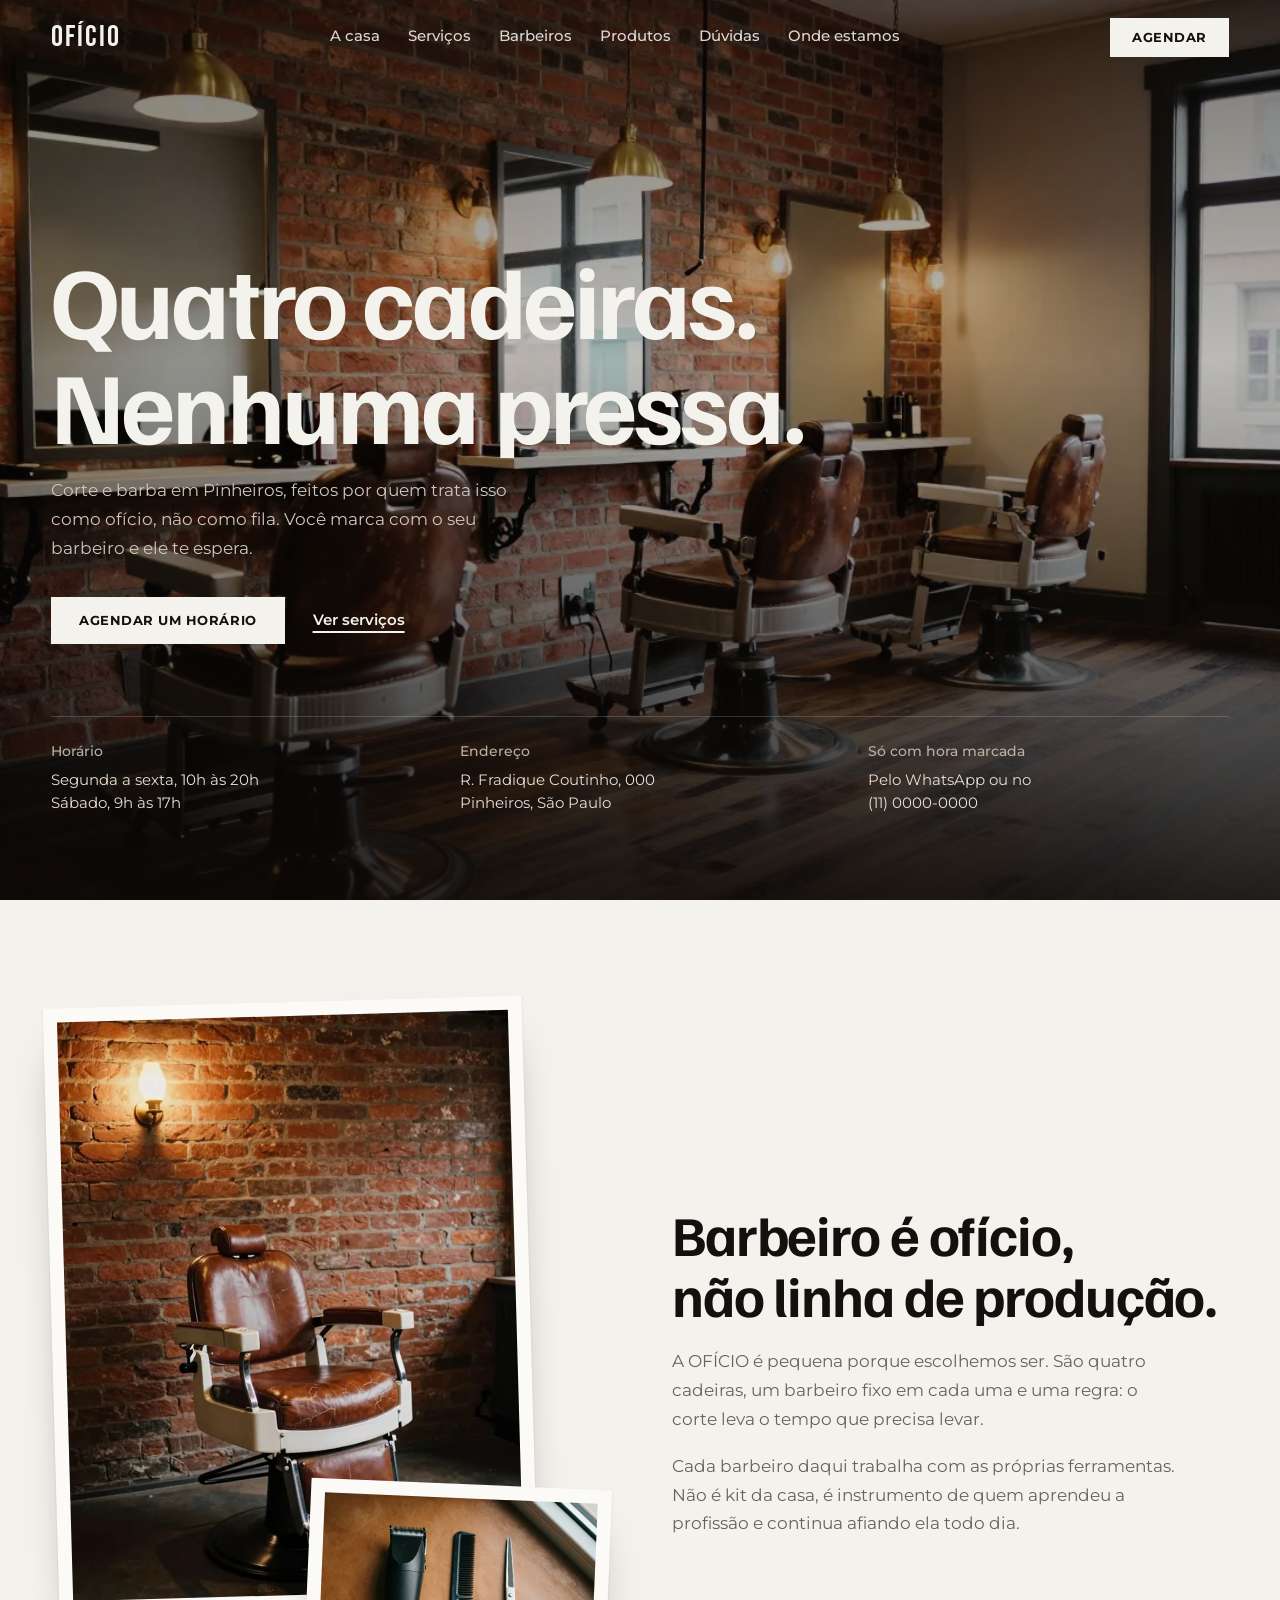
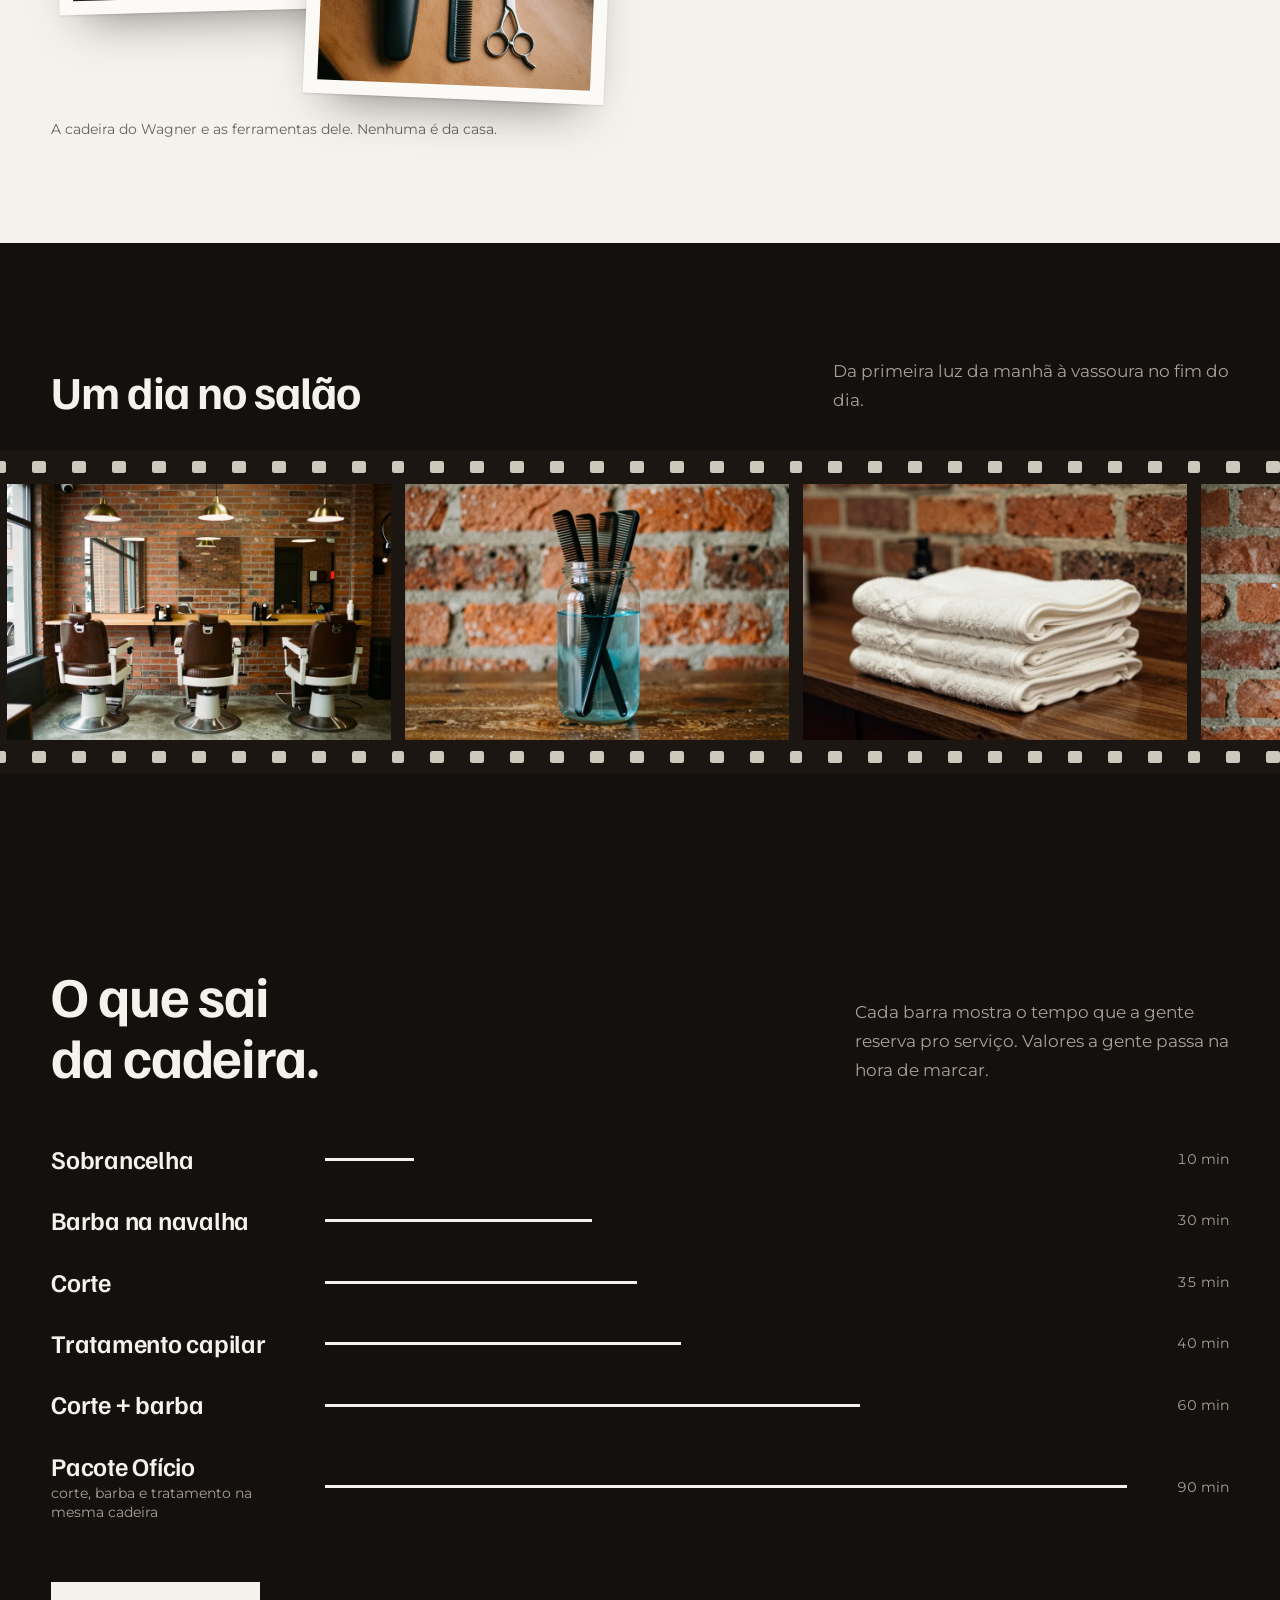
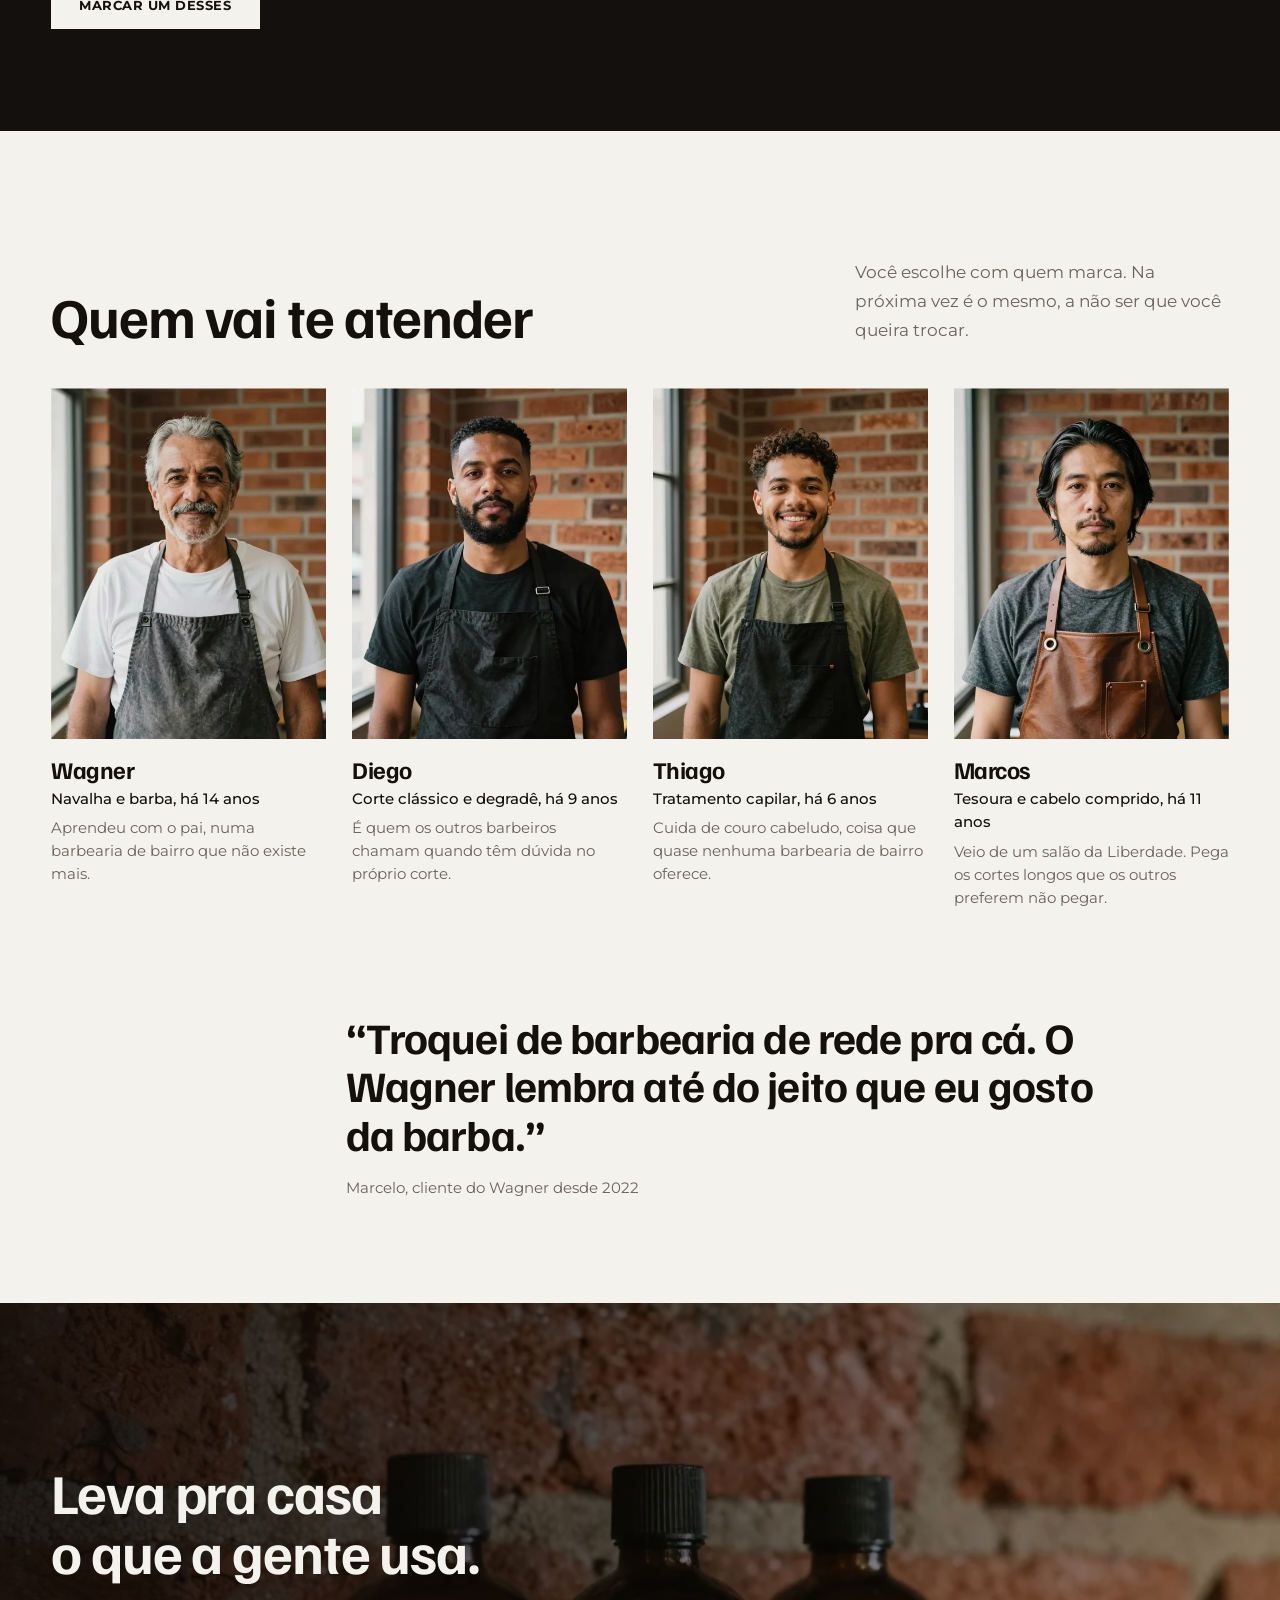
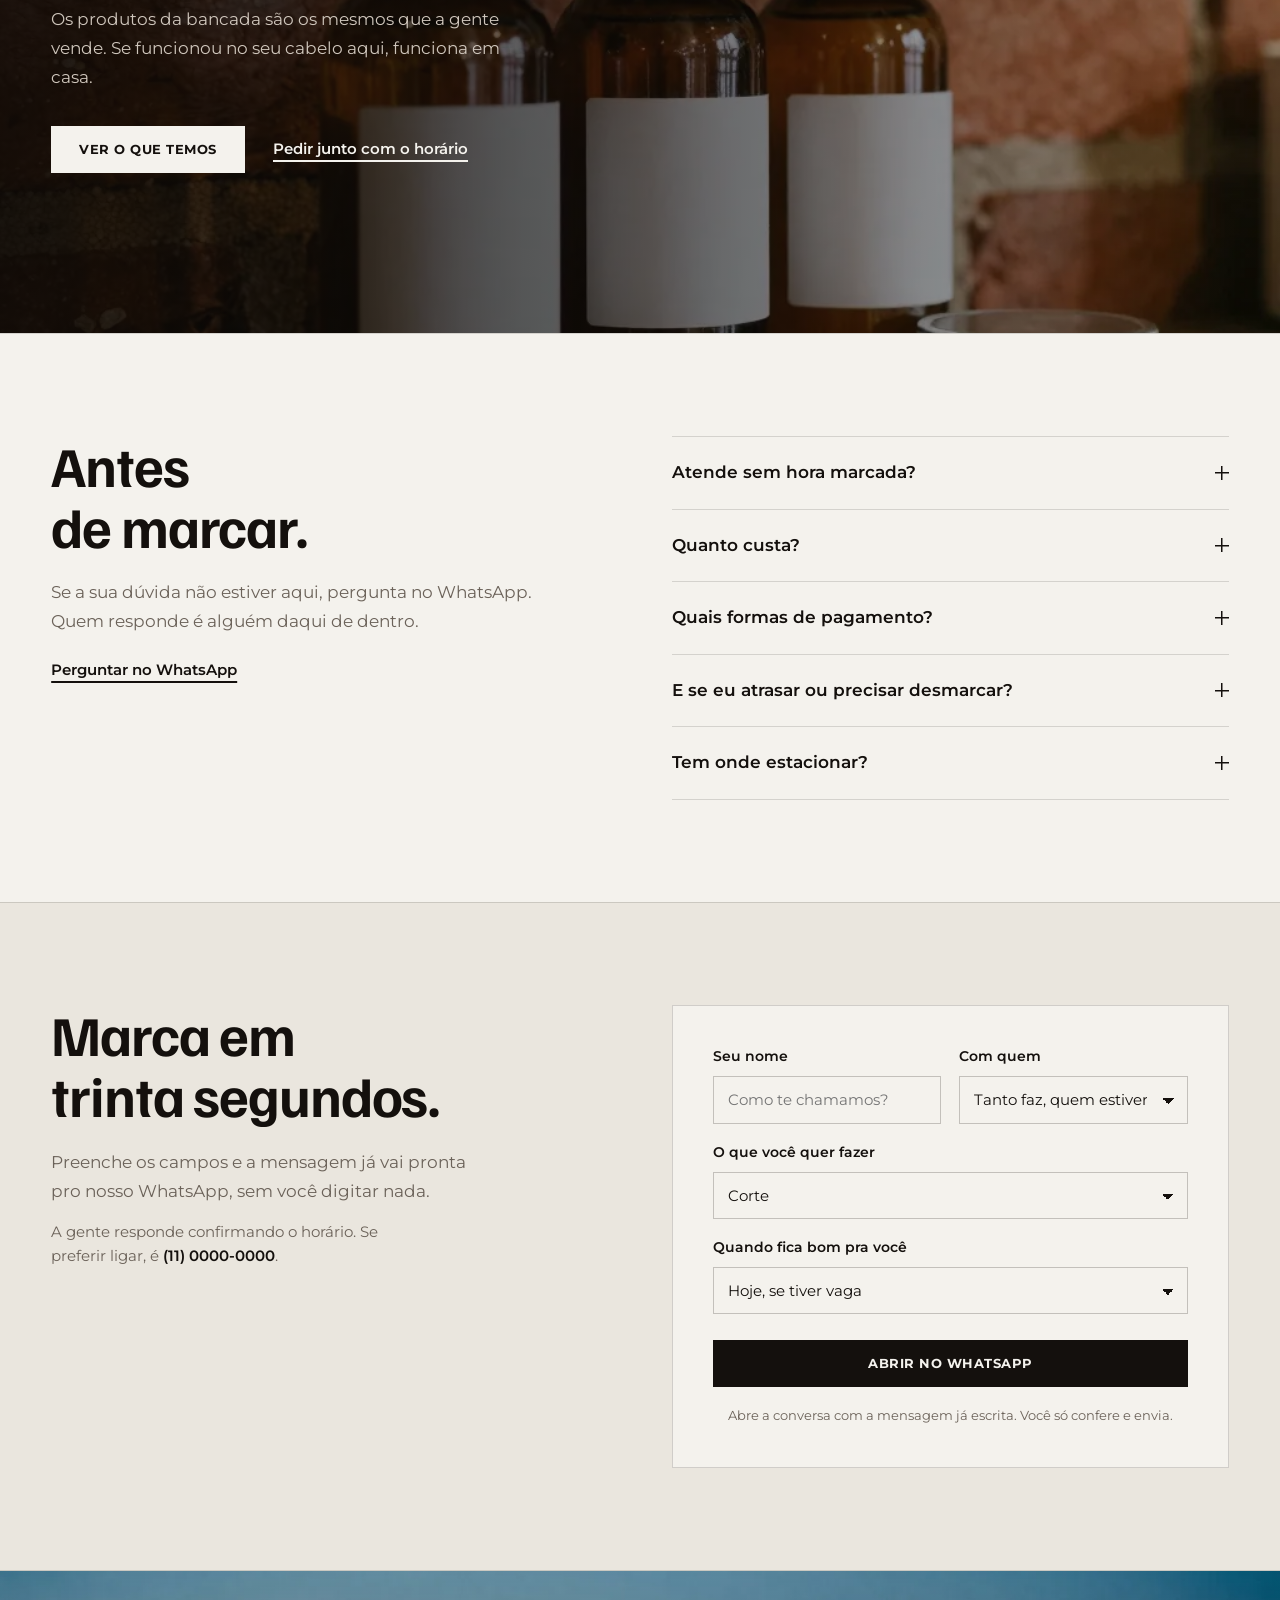
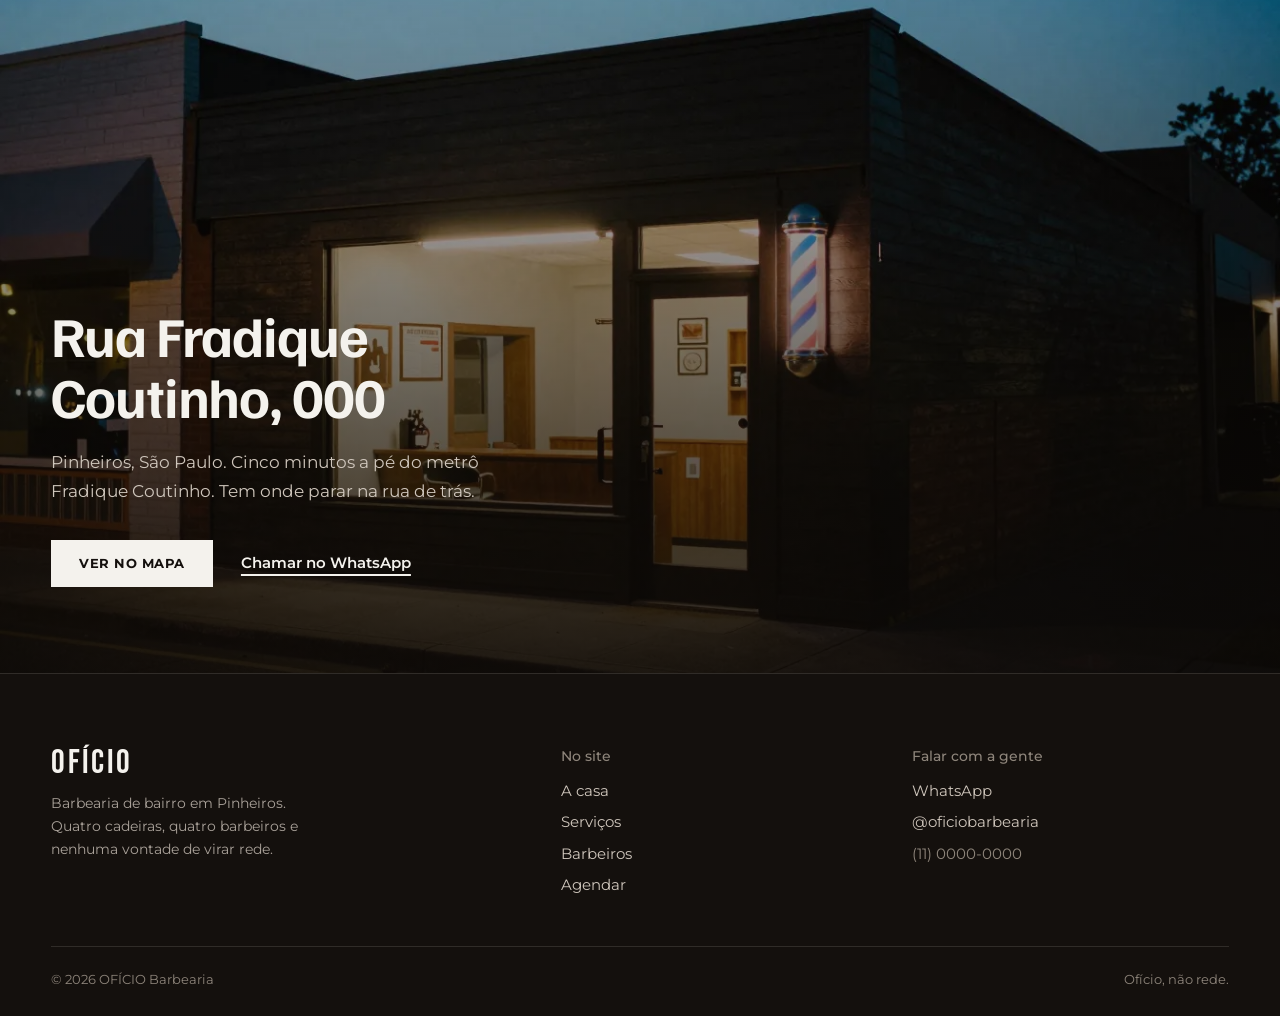
==== index.html @ d210acad "Primeira versão do site da OFÍCIO Barbearia Landing estática (HTML/CSS/JS sem framework), peça de po" ====
<!doctype html>
<html lang="pt-BR">
<head>
  <meta charset="utf-8">
  <meta name="viewport" content="width=device-width, initial-scale=1">
  <title>OFÍCIO Barbearia · Pinheiros, São Paulo</title>
  <meta name="description" content="Barbearia de bairro em Pinheiros com quatro cadeiras e quatro barbeiros fixos. Corte, barba na navalha e tratamento capilar, só com hora marcada.">
  <meta name="theme-color" content="#14100D">

  <!-- Open Graph: trocar og:url e og:image por URLs absolutas quando o domínio estiver definido -->
  <meta property="og:type" content="website">
  <meta property="og:title" content="OFÍCIO Barbearia · Pinheiros">
  <meta property="og:description" content="Quatro cadeiras. Nenhuma pressa. Corte e barba feitos por quem trata isso como ofício.">
  <meta property="og:image" content="assets/img/og-oficio.jpg">
  <meta name="twitter:card" content="summary_large_image">

  <link rel="icon" href="favicon.svg" type="image/svg+xml">

  <!-- fontes hospedadas no próprio site, um arquivo estático por peso: a versão
       variável do Google Fonts perdia o peso no WebKit (títulos saíam finos) -->
  <link rel="preload" href="assets/fonts/montserrat-800.woff2" as="font" type="font/woff2" crossorigin>
  <link rel="preload" href="assets/fonts/montserrat-400.woff2" as="font" type="font/woff2" crossorigin>

  <link rel="preload" as="image" href="assets/img/hero-interior-1344.webp" imagesrcset="assets/img/hero-interior-800.webp 800w, assets/img/hero-interior-1344.webp 1344w" imagesizes="100vw" fetchpriority="high">
  <link rel="stylesheet" href="assets/css/style.css?v=3">

  <!-- marca que o JS está ativo: sem JS nada fica escondido esperando animação -->
  <script>document.documentElement.classList.add('js');</script>
</head>
<body>

  <a class="skip" href="#conteudo">Pular para o conteúdo</a>

  <header class="site-header">
    <a href="#topo" class="wordmark" aria-label="OFÍCIO Barbearia, início">OFÍCIO</a>
    <nav class="nav" aria-label="Principal">
      <a href="#a-casa">A casa</a>
      <a href="#servicos">Serviços</a>
      <a href="#barbeiros">Barbeiros</a>
      <a href="#produtos">Produtos</a>
      <a href="#duvidas">Dúvidas</a>
      <a href="#onde">Onde estamos</a>
    </nav>
    <div class="header-end">
      <a class="btn header-cta" href="#agendar">Agendar</a>
      <button class="burger" type="button" aria-label="Abrir menu" aria-expanded="false" aria-controls="menu"><span></span></button>
    </div>
  </header>

  <div class="menu" id="menu" hidden>
    <div class="menu-top">
      <span class="wordmark">OFÍCIO</span>
      <button class="menu-close" type="button" aria-label="Fechar menu">×</button>
    </div>
    <nav aria-label="Menu">
      <a href="#a-casa">A casa</a>
      <a href="#servicos">Serviços</a>
      <a href="#barbeiros">Barbeiros</a>
      <a href="#produtos">Produtos</a>
      <a href="#duvidas">Dúvidas</a>
      <a href="#onde">Onde estamos</a>
    </nav>
    <a class="btn btn-light menu-cta" href="#agendar">Agendar um horário</a>
  </div>

  <main id="conteudo">

    <!-- HERO -->
    <section class="hero rvh" id="topo">
      <div class="hero-media">
        <img class="hero-img" src="assets/img/hero-interior-1344.webp" srcset="assets/img/hero-interior-800.webp 800w, assets/img/hero-interior-1344.webp 1344w" sizes="100vw" width="1344" height="768" alt="Salão da OFÍCIO com paredes de tijolo e cadeiras de barbeiro" fetchpriority="high">
      </div>
      <div class="wrap hero-inner">
        <h1 class="h h-xl rvl" style="--d:.15s;">
          <span class="ln"><span>Quatro cadeiras.</span></span>
          <span class="ln" style="--i:1;"><span>Nenhuma pressa.</span></span>
        </h1>
        <p class="lede">Corte e barba em Pinheiros, feitos por quem trata isso como ofício, não como fila. Você marca com o seu barbeiro e ele te espera.</p>
        <div class="actions">
          <a class="btn btn-light" href="#agendar">Agendar um horário</a>
          <a class="tlink" href="#servicos">Ver serviços</a>
        </div>
        <!-- informação prática: no pé do hero, sobre a parte já escurecida da foto -->
        <dl class="facts">
        <div>
          <dt>Horário</dt>
          <dd>Segunda a sexta, 10h às 20h<br>Sábado, 9h às 17h</dd>
        </div>
        <div>
          <dt>Endereço</dt>
          <dd>R. Fradique Coutinho, 000<br>Pinheiros, São Paulo</dd>
        </div>
        <div>
          <dt>Só com hora marcada</dt>
          <dd>Pelo WhatsApp ou no<br>(11) 0000-0000</dd>
        </div>
        </dl>
      </div>
    </section>

    <!-- A CASA: duas cópias impressas sobrepostas -->
    <section class="sec" id="a-casa">
      <div class="wrap split">
        <div>
          <div class="prints rvp">
            <figure class="print print--main">
              <img src="assets/img/cadeira-896.webp" srcset="assets/img/cadeira-600.webp 600w, assets/img/cadeira-896.webp 896w" sizes="(max-width: 940px) 80vw, 480px" width="896" height="1152" alt="Cadeira de barbeiro em couro gasto diante da parede de tijolo" loading="lazy" decoding="async">
            </figure>
            <figure class="print print--detail">
              <img src="assets/img/film/g02-ferramentas-900.webp?v=3" width="900" height="616" alt="Máquina, pente e tesoura alinhados sobre couro" loading="lazy" decoding="async">
            </figure>
          </div>
          <p class="prints-cap">A cadeira do Wagner e as ferramentas dele. Nenhuma é da casa.</p>
        </div>
        <div>
          <h2 class="h h-lg rvl">
            <span class="ln"><span>Barbeiro é ofício,</span></span>
            <span class="ln" style="--i:1;"><span>não linha de produção.</span></span>
          </h2>
          <p class="lede">A OFÍCIO é pequena porque escolhemos ser. São quatro cadeiras, um barbeiro fixo em cada uma e uma regra: o corte leva o tempo que precisa levar.</p>
          <p class="lede">Cada barbeiro daqui trabalha com as próprias ferramentas. Não é kit da casa, é instrumento de quem aprendeu a profissão e continua afiando ela todo dia.</p>
        </div>
      </div>
    </section>

    <!-- O SALÃO: tira de filme rolando devagar -->
    <section class="film-sec" aria-labelledby="salao-titulo">
      <div class="wrap film-head">
        <h2 class="h h-md rvl" id="salao-titulo"><span class="ln"><span>Um dia no salão</span></span></h2>
        <p class="lede">Da primeira luz da manhã à vassoura no fim do dia.</p>
      </div>
      <div class="film">
        <div class="film-track">
          <figure class="frame"><img src="assets/img/film/g10-salao-manha-900.webp?v=3" width="900" height="616" alt="Cadeiras enfileiradas diante da parede de tijolo, na luz da manhã, antes de abrir" loading="lazy" decoding="async"></figure>
          <figure class="frame"><img src="assets/img/film/g03-capa-900.webp?v=3" width="900" height="616" alt="Pentes de molho num pote de vidro com desinfetante azul" loading="lazy" decoding="async"></figure>
          <figure class="frame"><img src="assets/img/film/g01-toalha-900.webp?v=3" width="900" height="616" alt="Toalhas brancas dobradas no balcão de madeira" loading="lazy" decoding="async"></figure>
          <figure class="frame"><img src="assets/img/film/g09-assentador-900.webp?v=3" width="900" height="616" alt="Assentador de couro pendurado na parede, com pincel e caneca de barbear na prateleira" loading="lazy" decoding="async"></figure>
          <figure class="frame"><img src="assets/img/film/g04-lavatorio-900.webp?v=3" width="900" height="616" alt="Lavatório de cerâmica preta com torneira de latão" loading="lazy" decoding="async"></figure>
          <figure class="frame"><img src="assets/img/film/g06-couro-luz-900.webp?v=3" width="900" height="616" alt="Luz de fim de tarde no encosto de couro" loading="lazy" decoding="async"></figure>
          <figure class="frame"><img src="assets/img/film/g05-avental-900.webp?v=3" width="900" height="616" alt="Avental e chapéu pendurados no gancho de latão" loading="lazy" decoding="async"></figure>
          <figure class="frame"><img src="assets/img/film/g07-poste-900.webp?v=3" width="900" height="616" alt="Barber pole aceso na fachada ao anoitecer" loading="lazy" decoding="async"></figure>
          <figure class="frame"><img src="assets/img/film/g08-chao-900.webp?v=3" width="900" height="616" alt="Vassoura encostada na base da cadeira, com cabelo cortado no piso de madeira" loading="lazy" decoding="async"></figure>
          <!-- segunda cópia: só pra emendar o loop sem salto; escondida de leitor de tela -->
          <figure class="frame" aria-hidden="true"><img src="assets/img/film/g10-salao-manha-900.webp?v=3" width="900" height="616" alt="" loading="lazy" decoding="async"></figure>
          <figure class="frame" aria-hidden="true"><img src="assets/img/film/g03-capa-900.webp?v=3" width="900" height="616" alt="" loading="lazy" decoding="async"></figure>
          <figure class="frame" aria-hidden="true"><img src="assets/img/film/g01-toalha-900.webp?v=3" width="900" height="616" alt="" loading="lazy" decoding="async"></figure>
          <figure class="frame" aria-hidden="true"><img src="assets/img/film/g09-assentador-900.webp?v=3" width="900" height="616" alt="" loading="lazy" decoding="async"></figure>
          <figure class="frame" aria-hidden="true"><img src="assets/img/film/g04-lavatorio-900.webp?v=3" width="900" height="616" alt="" loading="lazy" decoding="async"></figure>
          <figure class="frame" aria-hidden="true"><img src="assets/img/film/g06-couro-luz-900.webp?v=3" width="900" height="616" alt="" loading="lazy" decoding="async"></figure>
          <figure class="frame" aria-hidden="true"><img src="assets/img/film/g05-avental-900.webp?v=3" width="900" height="616" alt="" loading="lazy" decoding="async"></figure>
          <figure class="frame" aria-hidden="true"><img src="assets/img/film/g07-poste-900.webp?v=3" width="900" height="616" alt="" loading="lazy" decoding="async"></figure>
          <figure class="frame" aria-hidden="true"><img src="assets/img/film/g08-chao-900.webp?v=3" width="900" height="616" alt="" loading="lazy" decoding="async"></figure>
        </div>
      </div>
    </section>

    <!-- SERVIÇOS: o comprimento de cada barra é o tempo reservado (90 min = linha inteira) -->
    <section class="sec dark" id="servicos">
      <div class="wrap">
        <div class="sec-head">
          <h2 class="h h-lg rvl">
            <span class="ln"><span>O que sai</span></span>
            <span class="ln" style="--i:1;"><span>da cadeira.</span></span>
          </h2>
          <p class="lede">Cada barra mostra o tempo que a gente reserva pro serviço. Valores a gente passa na hora de marcar.</p>
        </div>
        <ol class="scale rvs">
          <li style="--min:10; --i:0;"><span class="scale-n">Sobrancelha</span><span class="scale-bar" aria-hidden="true"></span><span class="scale-t">10 min</span></li>
          <li style="--min:30; --i:1;"><span class="scale-n">Barba na navalha</span><span class="scale-bar" aria-hidden="true"></span><span class="scale-t">30 min</span></li>
          <li style="--min:35; --i:2;"><span class="scale-n">Corte</span><span class="scale-bar" aria-hidden="true"></span><span class="scale-t">35 min</span></li>
          <li style="--min:40; --i:3;"><span class="scale-n">Tratamento capilar</span><span class="scale-bar" aria-hidden="true"></span><span class="scale-t">40 min</span></li>
          <li style="--min:60; --i:4;"><span class="scale-n">Corte + barba</span><span class="scale-bar" aria-hidden="true"></span><span class="scale-t">60 min</span></li>
          <li style="--min:90; --i:5;"><span class="scale-n">Pacote Ofício <small>corte, barba e tratamento na mesma cadeira</small></span><span class="scale-bar" aria-hidden="true"></span><span class="scale-t">90 min</span></li>
        </ol>
        <a class="btn btn-light scale-cta" href="#agendar">Marcar um desses</a>
      </div>
    </section>

    <!-- BARBEIROS -->
    <section class="sec" id="barbeiros">
      <div class="wrap">
        <div class="sec-head">
          <h2 class="h h-lg rvl"><span class="ln"><span>Quem vai te atender</span></span></h2>
          <p class="lede">Você escolhe com quem marca. Na próxima vez é o mesmo, a não ser que você queira trocar.</p>
        </div>
        <div class="grid4">
          <article class="barber">
            <figure class="rvi"><img src="assets/img/barbeiro-1-720.webp?v=3" srcset="assets/img/barbeiro-1-480.webp?v=3 480w, assets/img/barbeiro-1-720.webp?v=3 720w" sizes="(max-width: 560px) 92vw, (max-width: 940px) 46vw, 290px" width="720" height="926" alt="Wagner, barbeiro, diante da parede de tijolo" loading="lazy" decoding="async"></figure>
            <h3 class="h" style="--d:.3s;">Wagner</h3>
            <p class="barber-role">Navalha e barba, há 14 anos</p>
            <p class="barber-bio">Aprendeu com o pai, numa barbearia de bairro que não existe mais.</p>
          </article>
          <article class="barber">
            <figure class="rvi" style="--d:.1s;"><img src="assets/img/barbeiro-2-720.webp?v=3" srcset="assets/img/barbeiro-2-480.webp?v=3 480w, assets/img/barbeiro-2-720.webp?v=3 720w" sizes="(max-width: 560px) 92vw, (max-width: 940px) 46vw, 290px" width="720" height="926" alt="Diego, barbeiro, diante da parede de tijolo" loading="lazy" decoding="async"></figure>
            <h3 class="h" style="--d:.4s;">Diego</h3>
            <p class="barber-role">Corte clássico e degradê, há 9 anos</p>
            <p class="barber-bio">É quem os outros barbeiros chamam quando têm dúvida no próprio corte.</p>
          </article>
          <article class="barber">
            <figure class="rvi" style="--d:.2s;"><img src="assets/img/barbeiro-3-720.webp?v=3" srcset="assets/img/barbeiro-3-480.webp?v=3 480w, assets/img/barbeiro-3-720.webp?v=3 720w" sizes="(max-width: 560px) 92vw, (max-width: 940px) 46vw, 290px" width="720" height="926" alt="Thiago, barbeiro, diante da parede de tijolo" loading="lazy" decoding="async"></figure>
            <h3 class="h" style="--d:.5s;">Thiago</h3>
            <p class="barber-role">Tratamento capilar, há 6 anos</p>
            <p class="barber-bio">Cuida de couro cabeludo, coisa que quase nenhuma barbearia de bairro oferece.</p>
          </article>
          <article class="barber">
            <figure class="rvi" style="--d:.3s;"><img src="assets/img/barbeiro-4-720.webp?v=3" srcset="assets/img/barbeiro-4-480.webp?v=3 480w, assets/img/barbeiro-4-720.webp?v=3 720w" sizes="(max-width: 560px) 92vw, (max-width: 940px) 46vw, 290px" width="720" height="926" alt="Marcos, barbeiro, diante da parede de tijolo" loading="lazy" decoding="async"></figure>
            <h3 class="h" style="--d:.6s;">Marcos</h3>
            <p class="barber-role">Tesoura e cabelo comprido, há 11 anos</p>
            <p class="barber-bio">Veio de um salão da Liberdade. Pega os cortes longos que os outros preferem não pegar.</p>
          </article>
        </div>

        <!-- um depoimento só, preso a quem atendeu (depoimento de exemplo: é peça de conceito) -->
        <figure class="quote">
          <blockquote class="h">“Troquei de barbearia de rede pra cá. O Wagner lembra até do jeito que eu gosto da barba.”</blockquote>
          <figcaption>Marcelo, cliente do Wagner desde 2022</figcaption>
        </figure>
      </div>
    </section>

    <!-- PRODUTOS: faixa de foto em vez de mais um bloco foto-e-texto lado a lado -->
    <section class="place place--band rvh" id="produtos">
      <div class="hero-media">
        <img class="hero-img" src="assets/img/produtos-1024.webp" srcset="assets/img/produtos-640.webp 640w, assets/img/produtos-1024.webp 1024w" sizes="100vw" width="1024" height="1024" alt="Frascos âmbar de tônico e lata de pomada numa prateleira de madeira" loading="lazy" decoding="async">
      </div>
      <div class="wrap hero-inner">
        <h2 class="h h-lg rvl">
          <span class="ln"><span>Leva pra casa</span></span>
          <span class="ln" style="--i:1;"><span>o que a gente usa.</span></span>
        </h2>
        <p class="lede">Os produtos da bancada são os mesmos que a gente vende. Se funcionou no seu cabelo aqui, funciona em casa.</p>
        <div class="actions">
          <a class="btn btn-light" href="https://wa.me/5500000000000?text=Ol%C3%A1!%20Queria%20saber%20quais%20produtos%20voc%C3%AAs%20t%C3%AAm." target="_blank" rel="noopener">Ver o que temos</a>
          <a class="tlink" href="#agendar">Pedir junto com o horário</a>
        </div>
      </div>
    </section>

    <!-- DÚVIDAS: o que trava a decisão antes de marcar -->
    <section class="sec faq-sec" id="duvidas">
      <div class="wrap split split--top">
        <div>
          <h2 class="h h-lg rvl">
            <span class="ln"><span>Antes</span></span>
            <span class="ln" style="--i:1;"><span>de marcar.</span></span>
          </h2>
          <p class="lede">Se a sua dúvida não estiver aqui, pergunta no WhatsApp. Quem responde é alguém daqui de dentro.</p>
          <a class="tlink" href="https://wa.me/5500000000000" target="_blank" rel="noopener">Perguntar no WhatsApp</a>
        </div>
        <div class="faq">
          <details>
            <summary>Atende sem hora marcada?</summary>
            <p class="ans">Não. Trabalhamos só com horário marcado pra ninguém esperar em pé. Se quiser tentar um encaixe no mesmo dia, chama no WhatsApp que a gente vê o que dá.</p>
          </details>
          <details>
            <summary>Quanto custa?</summary>
            <p class="ans">A gente passa os valores na hora de marcar, pelo WhatsApp, junto com o horário e o barbeiro. Varia conforme o serviço, então preferimos dizer o valor certo do seu caso.</p>
          </details>
          <details>
            <summary>Quais formas de pagamento?</summary>
            <p class="ans">Pix, débito, crédito e dinheiro.</p>
          </details>
          <details>
            <summary>E se eu atrasar ou precisar desmarcar?</summary>
            <p class="ans">Avisa pelo WhatsApp. Até 15 minutos de atraso a gente segura o horário; passou disso, remarcamos pro próximo horário livre, sem custo.</p>
          </details>
          <details>
            <summary>Tem onde estacionar?</summary>
            <p class="ans">Não temos estacionamento próprio. Na rua de trás costuma ter vaga, e o metrô Fradique Coutinho fica a cinco minutos a pé.</p>
          </details>
        </div>
      </div>
    </section>

    <!-- AGENDAR -->
    <section class="sec booking" id="agendar">
      <div class="wrap split split--top">
        <div>
          <h2 class="h h-lg rvl">
            <span class="ln"><span>Marca em</span></span>
            <span class="ln" style="--i:1;"><span>trinta segundos.</span></span>
          </h2>
          <p class="lede">Preenche os campos e a mensagem já vai pronta pro nosso WhatsApp, sem você digitar nada.</p>
          <p class="booking-note">A gente responde confirmando o horário. Se preferir ligar, é <strong>(11) 0000-0000</strong>.</p>
        </div>

        <form class="booking-form" id="agendar-form" data-whats="5500000000000" novalidate>
          <div class="form-row">
            <div class="field">
              <label for="f-nome">Seu nome</label>
              <input id="f-nome" name="nome" type="text" autocomplete="given-name" placeholder="Como te chamamos?">
            </div>
            <div class="field">
              <label for="f-barbeiro">Com quem</label>
              <select id="f-barbeiro" name="barbeiro">
                <option value="">Tanto faz, quem estiver livre</option>
                <option>Wagner</option>
                <option>Diego</option>
                <option>Thiago</option>
                <option>Marcos</option>
              </select>
            </div>
          </div>
          <div class="field">
            <label for="f-servico">O que você quer fazer</label>
            <select id="f-servico" name="servico">
              <option>Corte</option>
              <option>Barba na navalha</option>
              <option>Corte + barba</option>
              <option>Sobrancelha</option>
              <option>Tratamento capilar</option>
              <option>Pacote Ofício</option>
            </select>
          </div>
          <div class="field">
            <label for="f-quando">Quando fica bom pra você</label>
            <select id="f-quando" name="quando">
              <option>Hoje, se tiver vaga</option>
              <option>Amanhã</option>
              <option>Ainda essa semana</option>
              <option>No fim de semana</option>
              <option>Me diz os horários livres</option>
            </select>
          </div>
          <button class="btn btn-dark booking-submit" type="submit">Abrir no WhatsApp</button>
          <p class="booking-hint">Abre a conversa com a mensagem já escrita. Você só confere e envia.</p>
        </form>
      </div>
    </section>

    <!-- ONDE ESTAMOS -->
    <section class="place rvh" id="onde">
      <div class="hero-media">
        <img class="hero-img" src="assets/img/fachada-1344.webp" srcset="assets/img/fachada-800.webp 800w, assets/img/fachada-1344.webp 1344w" sizes="100vw" width="1344" height="768" alt="Fachada da OFÍCIO ao anoitecer, com barber pole aceso ao lado da porta" loading="lazy" decoding="async">
      </div>
      <div class="wrap hero-inner">
        <h2 class="h h-lg rvl">
          <span class="ln"><span>Rua Fradique</span></span>
          <span class="ln" style="--i:1;"><span>Coutinho, 000</span></span>
        </h2>
        <p class="lede">Pinheiros, São Paulo. Cinco minutos a pé do metrô Fradique Coutinho. Tem onde parar na rua de trás.</p>
        <div class="actions">
          <a class="btn btn-light" href="https://www.google.com/maps/search/?api=1&amp;query=Rua%20Fradique%20Coutinho%2C%20Pinheiros%2C%20S%C3%A3o%20Paulo" target="_blank" rel="noopener">Ver no mapa</a>
          <a class="tlink" href="https://wa.me/5500000000000" target="_blank" rel="noopener">Chamar no WhatsApp</a>
        </div>
      </div>
    </section>

  </main>

  <footer class="site-footer dark">
    <div class="wrap">
      <div class="footer-grid">
        <div>
          <p class="wordmark footer-mark">OFÍCIO</p>
          <p class="footer-about">Barbearia de bairro em Pinheiros. Quatro cadeiras, quatro barbeiros e nenhuma vontade de virar rede.</p>
        </div>
        <nav aria-label="Rodapé">
          <p class="footer-lbl">No site</p>
          <a href="#a-casa">A casa</a>
          <a href="#servicos">Serviços</a>
          <a href="#barbeiros">Barbeiros</a>
          <a href="#agendar">Agendar</a>
        </nav>
        <div>
          <p class="footer-lbl">Falar com a gente</p>
          <a href="https://wa.me/5500000000000" target="_blank" rel="noopener">WhatsApp</a>
          <a href="#" rel="noopener">@oficiobarbearia</a>
          <p class="footer-muted">(11) 0000-0000</p>
        </div>
      </div>
      <div class="footer-legal">
        <span>© <span data-year>2026</span> OFÍCIO Barbearia</span>
        <span>Ofício, não rede.</span>
      </div>
    </div>
  </footer>

  <script src="assets/js/vendor/lenis.min.js" defer></script>
  <script src="assets/js/main.js?v=3" defer></script>
</body>
</html>
---- assets/css/style.css ----
/* ==========================================================================
   OFÍCIO Barbearia · style.css
   --------------------------------------------------------------------------
   Sistema visual:
   · Papel creme + tinta quente. A fotografia carrega o peso visual; a
     tipografia só assina (ver ficha Visual Weight).
   · Montserrat 800 em caixa alta nos títulos, line-height ~1. Bebas Neue
     só no wordmark.
   · O cobre (--ember) aparece só como feedback de interação. Rótulo
     pequeno + caixa alta + tracking largo + cor foi o padrão que deixava o
     site com cara de template — evitado de propósito (ficha Von Restorff:
     destacar tudo é o mesmo que não destacar nada).
   · Motion com função: título sobe linha a linha, foto abre de baixo pra
     cima, texto corrido só aparece. Tudo desliga com prefers-reduced-motion.
   ========================================================================== */

/* --------------------------------------------------------------------------
   Fontes (self-hosted, estáticas — subset latin cobre ã, ç, é, õ)
   -------------------------------------------------------------------------- */

@font-face { font-family: 'Montserrat'; font-style: normal; font-weight: 400; font-display: swap; src: url('../fonts/montserrat-400.woff2') format('woff2'); }
@font-face { font-family: 'Montserrat'; font-style: normal; font-weight: 500; font-display: swap; src: url('../fonts/montserrat-500.woff2') format('woff2'); }
@font-face { font-family: 'Montserrat'; font-style: normal; font-weight: 600; font-display: swap; src: url('../fonts/montserrat-600.woff2') format('woff2'); }
@font-face { font-family: 'Montserrat'; font-style: normal; font-weight: 700; font-display: swap; src: url('../fonts/montserrat-700.woff2') format('woff2'); }
@font-face { font-family: 'Montserrat'; font-style: normal; font-weight: 800; font-display: swap; src: url('../fonts/montserrat-800.woff2') format('woff2'); }
@font-face { font-family: 'Familjen Grotesk'; font-style: normal; font-weight: 500; font-display: swap; src: url('../fonts/familjen-grotesk-500.woff2') format('woff2'); }
@font-face { font-family: 'Familjen Grotesk'; font-style: normal; font-weight: 600; font-display: swap; src: url('../fonts/familjen-grotesk-600.woff2') format('woff2'); }
@font-face { font-family: 'Familjen Grotesk'; font-style: normal; font-weight: 700; font-display: swap; src: url('../fonts/familjen-grotesk-700.woff2') format('woff2'); }
@font-face { font-family: 'Bebas Neue'; font-style: normal; font-weight: 400; font-display: swap; src: url('../fonts/bebas-neue-400.woff2') format('woff2'); }

:root {
  --paper: #F4F2ED;
  --paper-2: #EAE6DE;
  --print: #FBFAF6;
  --ink: #14100D;
  --film: #1B1612;
  --muted: #6B6259;
  --muted-dark: #A9A199;
  --label-dark: #8E857B;
  --line: rgba(20, 16, 13, .14);
  --line-dark: rgba(244, 242, 237, .13);
  --ember: #A8552A;

  --gutter: clamp(18px, 4vw, 52px);
  --header-h: 74px;
  --ease-out: cubic-bezier(.17, .84, .44, 1);
}

/* --------------------------------------------------------------------------
   Base
   -------------------------------------------------------------------------- */

*, *::before, *::after { box-sizing: border-box; }

html { -webkit-text-size-adjust: 100%; }

body {
  margin: 0;
  font-family: 'Montserrat', -apple-system, 'Segoe UI', sans-serif;
  font-size: 16px;
  line-height: 1.62;
  background: var(--paper);
  color: var(--ink);
  -webkit-font-smoothing: antialiased;
}

img { display: block; max-width: 100%; height: auto; }
/* seletor de elemento (especificidade baixa) de propósito: uma regra tipo
   ".container a { color: inherit }" venceria as classes de botão e apagava o
   texto deles — bug real encontrado no protótipo */
a { color: inherit; text-decoration: none; }
h1, h2, h3, p, figure, blockquote, dl, dd, ul { margin: 0; }
ul { padding: 0; list-style: none; }
::selection { background: var(--ink); color: var(--paper); }
:focus-visible { outline: 2px solid var(--ember); outline-offset: 3px; }

.skip {
  position: absolute; left: 12px; top: -80px; z-index: 300;
  background: var(--ink); color: var(--paper);
  padding: 10px 14px; font-weight: 600;
}
.skip:focus { top: 12px; }

/* Lenis (rolagem suave) */
html.lenis, html.lenis body { height: auto; }
.lenis.lenis-smooth { scroll-behavior: auto !important; }
.lenis.lenis-stopped { overflow: clip; }

.wrap { max-width: 1200px; margin-inline: auto; }
.sec { padding: clamp(64px, 8vw, 116px) var(--gutter); }
.sec--tight-top { padding-top: 0; }
.dark { background: var(--ink); color: var(--paper); }

.split {
  display: grid;
  grid-template-columns: 1fr 1fr;
  gap: clamp(36px, 5vw, 80px);
  align-items: center;
}
.split--top { align-items: start; }
/* uma coluna por cadeira */
.grid4 {
  display: grid;
  grid-template-columns: repeat(4, 1fr);
  gap: clamp(16px, 2vw, 26px);
}
.sec-head {
  display: flex; justify-content: space-between; align-items: flex-end;
  gap: 24px; flex-wrap: wrap; margin-bottom: 44px;
}
.sec-head .lede { max-width: 34ch; }

/* --------------------------------------------------------------------------
   Tipografia
   -------------------------------------------------------------------------- */

/* peso/caixa alta ficam reservados ao h-xl (hero) — todo o resto usa peso 700,
   caixa normal: 800+versalete em toda superfície de texto lia como template. */
.h { font-family: 'Familjen Grotesk', 'Montserrat', sans-serif; font-weight: 700; letter-spacing: -.02em; line-height: 1.02; }
.h-xl { font-size: clamp(44px, 8vw, 104px); max-width: 15ch; letter-spacing: -.03em; line-height: .96; }
.h-lg { font-size: clamp(32px, 4.4vw, 58px); }
.h-md { font-size: clamp(28px, 3.6vw, 46px); }
.h + .lede, .h + .lede { margin-top: 24px; }

.lede { font-size: 17px; line-height: 1.7; color: var(--muted); max-width: 46ch; }
.lede + .lede { margin-top: 18px; }
.dark .lede { color: var(--muted-dark); }


/* --------------------------------------------------------------------------
   Botões e links
   -------------------------------------------------------------------------- */

.btn {
  display: inline-flex; align-items: center; justify-content: center; gap: 10px;
  padding: 17px 28px;
  font: 700 13px/1 'Montserrat', sans-serif;
  letter-spacing: .04em; text-transform: uppercase;
  border: 0; cursor: pointer;
  transition: background-color .25s ease, color .25s ease;
}
.btn-dark { background: var(--ink); color: var(--paper); }
.btn-dark:hover { background: var(--ember); }
.btn-light { background: var(--paper); color: var(--ink); }
.btn-light:hover { background: var(--ember); color: var(--paper); }

.tlink {
  font-weight: 600; font-size: 15px;
  text-decoration: underline; text-decoration-thickness: 1.5px; text-underline-offset: 6px;
  transition: opacity .2s ease;
}
.tlink:hover { opacity: .68; }

.actions { display: flex; align-items: center; gap: 28px; flex-wrap: wrap; margin-top: 34px; }

/* --------------------------------------------------------------------------
   Header + menu mobile
   -------------------------------------------------------------------------- */

.site-header {
  position: fixed; inset: 0 0 auto 0; z-index: 100;
  height: var(--header-h);
  display: flex; align-items: center; justify-content: space-between; gap: 24px;
  padding-inline: var(--gutter);
  color: var(--paper);
  transition: background-color .35s ease, color .35s ease, box-shadow .35s ease;
}
.site-header.is-stuck { background: var(--paper); color: var(--ink); box-shadow: 0 1px 0 var(--line); }

.wordmark { font-family: 'Bebas Neue', Impact, sans-serif; font-size: 30px; letter-spacing: .07em; line-height: 1; }

.nav { display: flex; gap: 28px; }
.nav a { position: relative; padding: 4px 0; font-size: 14.5px; font-weight: 500; opacity: .88; transition: opacity .2s ease; }
.nav a:hover { opacity: 1; }
.nav a::after {
  content: ""; position: absolute; left: 0; right: 0; bottom: 0; height: 1.5px;
  background: var(--ember);
  transform: scaleX(0); transform-origin: right;
  transition: transform .32s var(--ease-out);
}
.nav a:hover::after { transform: scaleX(1); transform-origin: left; }

.header-end { display: flex; align-items: center; gap: 14px; }
.header-cta { padding: 13px 22px; background: var(--paper); color: var(--ink); }
.site-header.is-stuck .header-cta { background: var(--ink); color: var(--paper); }
.site-header .header-cta:hover { background: var(--ember); color: var(--paper); }

.burger {
  display: none; width: 44px; height: 44px;
  align-items: center; justify-content: center;
  background: none; border: 0; padding: 0; cursor: pointer; color: inherit;
}
.burger span, .burger span::before, .burger span::after {
  display: block; width: 22px; height: 1.5px; background: currentColor;
}
.burger span { position: relative; }
.burger span::before, .burger span::after { content: ""; position: absolute; left: 0; }
.burger span::before { top: -6px; }
.burger span::after { top: 6px; }

/* z-index explícito e fundo sólido: o menu mobile do Corleone vazava o hero
   por trás por ter z-index:auto */
.menu {
  position: fixed; inset: 0; z-index: 200;
  display: flex; flex-direction: column;
  padding: 18px var(--gutter) 32px;
  background: var(--ink); color: var(--paper);
  overflow-y: auto;
}
.menu[hidden] { display: none; }
.menu-top { display: flex; justify-content: space-between; align-items: center; height: 56px; margin-bottom: 18px; }
.menu-close { background: none; border: 0; color: inherit; font-size: 34px; line-height: 1; cursor: pointer; width: 44px; height: 44px; }
.menu nav a {
  display: block; padding: 16px 0;
  font-weight: 800; font-size: 30px; letter-spacing: -.02em; text-transform: uppercase;
  border-bottom: 1px solid rgba(244, 242, 237, .14);
}
.menu-cta { margin-top: 28px; }

/* --------------------------------------------------------------------------
   Hero e bloco "Onde estamos" (mesma anatomia: foto cheia + texto no pé)
   -------------------------------------------------------------------------- */

.hero, .place {
  position: relative; display: flex; align-items: flex-end;
  overflow: hidden; color: var(--paper); isolation: isolate;
}
.hero { min-height: 100vh; min-height: 100svh; }
.place { min-height: 78vh; min-height: 78svh; }
.hero-media { position: absolute; inset: 0; z-index: -2; }
.hero-media img { width: 100%; height: 100%; object-fit: cover; }
.hero::after, .place::after { content: ""; position: absolute; inset: 0; z-index: -1; }
.hero::after { background: linear-gradient(180deg, rgba(12, 9, 7, .55) 0%, rgba(12, 9, 7, .25) 40%, rgba(12, 9, 7, .9) 100%); }
.place::after { background: linear-gradient(180deg, rgba(12, 9, 7, .15) 0%, rgba(12, 9, 7, .88) 100%); }
/* max-width soma o gutter: o padding fica dentro da caixa e a margem esquerda
   do texto alinha com as outras seções (antes ficava 52px mais pra dentro) */
.hero-inner { width: 100%; max-width: calc(1200px + 2 * var(--gutter)); padding: 0 var(--gutter) clamp(52px, 7vw, 86px); }
.hero .lede, .place .lede { color: #CFC6BC; max-width: 44ch; }
.place--band { min-height: 70vh; min-height: 70svh; }
.place--band::after { background: linear-gradient(90deg, rgba(12, 9, 7, .88) 0%, rgba(12, 9, 7, .55) 55%, rgba(12, 9, 7, .2) 100%); }
.place--band .hero-inner { align-self: center; padding-block: clamp(64px, 8vw, 110px); }

/* --------------------------------------------------------------------------
   Informação prática
   -------------------------------------------------------------------------- */

/* mora no pé do hero: faixa separada (chapada ou com foto) destoava do resto */
.facts {
  display: grid; grid-template-columns: repeat(3, 1fr); gap: 20px 48px;
  margin-top: clamp(40px, 6vw, 72px); padding-top: 24px;
  border-top: 1px solid rgba(244, 242, 237, .18);
}
.facts dt { font-size: 13.5px; font-weight: 500; color: #B8AFA5; margin-bottom: 5px; }
.facts dd { font-size: 15px; line-height: 1.55; color: #E6DFD6; }

/* --------------------------------------------------------------------------
   Cópias impressas (A casa)
   -------------------------------------------------------------------------- */

.prints { position: relative; padding: 0 14% 16% 0; }
.print {
  background: var(--print);
  padding: clamp(8px, 1.1vw, 14px);
  box-shadow: 0 1px 2px rgba(20, 16, 13, .12), 0 26px 50px -26px rgba(20, 16, 13, .55);
}
.print img { width: 100%; }
.print--main { transform: rotate(-1.6deg); }
.print--detail { position: absolute; right: 0; bottom: 0; width: 54%; transform: rotate(2.4deg); }
.prints-cap { margin-top: 20px; font-size: 13.5px; color: var(--muted); }

/* --------------------------------------------------------------------------
   Tira de filme (O salão)
   -------------------------------------------------------------------------- */

.film-sec { background: var(--ink); color: var(--paper); padding: clamp(56px, 7vw, 96px) 0; overflow: hidden; }
.film-head {
  display: flex; justify-content: space-between; align-items: flex-end; gap: 24px; flex-wrap: wrap;
  max-width: calc(1200px + 2 * var(--gutter));
  padding: 0 var(--gutter); margin-bottom: 36px;
}
/* a seção é escura mas não usa .dark: sem isso o subtítulo ficava em ~3,1:1 */
.film-head .lede { max-width: 36ch; color: var(--muted-dark); }
.film { overflow: hidden; }
/* dois conjuntos idênticos de quadros; cada quadro carrega os próprios furos,
   então -50% emenda o loop sem salto */
.film-track { display: flex; width: max-content; animation: film-roll 95s linear infinite; }
.film:hover .film-track { animation-play-state: paused; }
.frame { position: relative; flex: none; padding: 34px 7px; background: var(--film); }
.frame::before, .frame::after {
  content: ""; position: absolute; left: 0; right: 0; height: 34px;
  background-image: url("data:image/svg+xml,%3Csvg xmlns='http://www.w3.org/2000/svg' width='40' height='34'%3E%3Crect x='13' y='11' width='14' height='12' rx='2.5' fill='%23EDE6DA' fill-opacity='.85'/%3E%3C/svg%3E");
  background-repeat: repeat-x; background-position: center; background-size: 40px 34px;
}
.frame::before { top: 0; }
.frame::after { bottom: 0; }
.frame img { height: clamp(170px, 20vw, 280px); width: auto; aspect-ratio: 3 / 2; object-fit: cover; }
@keyframes film-roll { to { transform: translateX(-50%); } }

/* --------------------------------------------------------------------------
   Serviços
   -------------------------------------------------------------------------- */

/* régua de tempo: o tempo é o diferencial da casa, então ele vira o desenho */
.scale { list-style: none; padding: 0; margin: 0; }
.scale li {
  display: grid; grid-template-columns: minmax(200px, 22ch) 1fr 70px;
  align-items: center; gap: 12px 32px; padding: 16px 0;
}
.scale-n { font-family: 'Familjen Grotesk', 'Montserrat', sans-serif; font-weight: 600; font-size: clamp(20px, 2vw, 26px); letter-spacing: -.01em; line-height: 1.15; }
.scale-n small { display: block; margin-top: 3px; font: 400 13.5px/1.4 'Montserrat', sans-serif; letter-spacing: 0; color: var(--muted-dark); }
.scale-bar { display: block; height: 3px; width: calc(var(--min) / 90 * 100%); background: var(--paper); transform-origin: left center; }
.scale-t { font-size: 14px; color: var(--muted-dark); text-align: right; white-space: nowrap; font-variant-numeric: tabular-nums; }
.scale-cta { margin-top: 44px; }

/* --------------------------------------------------------------------------
   Barbeiros e depoimentos
   -------------------------------------------------------------------------- */

.barber img { width: 100%; aspect-ratio: 62 / 79; object-fit: cover; }
.barber h3 { font-size: 24px; margin-top: 18px; }
.barber-role { margin-top: 6px; font-size: 14.5px; font-weight: 500; }
.barber-bio { margin-top: 6px; font-size: 14.5px; line-height: 1.6; color: var(--muted); }

/* depoimento único, alinhado com a segunda coluna de barbeiros */
.quote { margin: clamp(64px, 8vw, 112px) 0 0 25%; max-width: 760px; }
.quote blockquote { font-size: clamp(28px, 3.4vw, 44px); line-height: 1.12; }
.quote figcaption { margin-top: 18px; font-size: 14.5px; color: var(--muted); }

/* --------------------------------------------------------------------------
   Dúvidas
   -------------------------------------------------------------------------- */

.faq-sec { background: var(--paper); border-top: 1px solid var(--line); }
.faq-sec .tlink { display: inline-block; margin-top: 22px; }
.faq { border-top: 1px solid var(--line); }
.faq details { border-bottom: 1px solid var(--line); }
.faq summary {
  list-style: none; cursor: pointer;
  display: flex; justify-content: space-between; align-items: center; gap: 24px;
  padding: 22px 0; font-weight: 600; font-size: 17px;
}
.faq summary::-webkit-details-marker { display: none; }
.faq summary::after {
  content: ""; flex: none; width: 14px; height: 14px;
  background:
    linear-gradient(currentColor, currentColor) center / 14px 1.5px no-repeat,
    linear-gradient(currentColor, currentColor) center / 1.5px 14px no-repeat;
  transition: transform .3s var(--ease-out);
}
.faq details[open] summary::after { transform: rotate(45deg); }
.faq .ans { padding: 0 38px 24px 0; max-width: 60ch; color: var(--muted); }
.faq details[open] .ans { animation: fade-in .45s ease; }
@keyframes fade-in { from { opacity: 0; } to { opacity: 1; } }

/* --------------------------------------------------------------------------
   Agendar
   -------------------------------------------------------------------------- */

.booking { background: var(--paper-2); border-top: 1px solid var(--line); border-bottom: 1px solid var(--line); }
.booking .lede { max-width: 38ch; }
.booking-note { margin-top: 16px; font-size: 14.5px; color: var(--muted); max-width: 38ch; }
.booking-note strong { color: var(--ink); font-weight: 600; }

.booking-form {
  background: var(--paper);
  border: 1.5px solid rgba(20, 16, 13, .16);
  padding: clamp(24px, 3.4vw, 40px);
  display: grid; gap: 18px;
}
.form-row { display: grid; grid-template-columns: 1fr 1fr; gap: 18px; }
.field label { display: block; margin-bottom: 8px; font-weight: 600; font-size: 13.5px; }
.field input, .field select {
  width: 100%; border-radius: 0;
  font: 400 15px/1.3 'Montserrat', sans-serif; color: var(--ink);
  background: var(--paper);
  border: 1.5px solid rgba(20, 16, 13, .22);
  padding: 13px 14px; outline: none;
  transition: border-color .2s ease;
  -webkit-appearance: none; appearance: none;
}
.field input:focus, .field select:focus { border-color: var(--ink); }
.field select {
  padding-right: 40px;
  background-image:
    linear-gradient(45deg, transparent 50%, var(--ink) 50%),
    linear-gradient(135deg, var(--ink) 50%, transparent 50%);
  background-position: calc(100% - 19px) 21px, calc(100% - 13px) 21px;
  background-size: 6px 6px, 6px 6px;
  background-repeat: no-repeat;
}
.booking-submit { width: 100%; margin-top: 8px; }
.booking-hint { font-size: 13px; color: var(--muted); text-align: center; }

/* --------------------------------------------------------------------------
   Rodapé
   -------------------------------------------------------------------------- */

.site-footer { padding: clamp(46px, 6vw, 72px) var(--gutter) 26px; border-top: 1px solid rgba(244, 242, 237, .12); }
.footer-grid { display: grid; grid-template-columns: 1.5fr 1fr 1fr; gap: 34px; padding-bottom: 40px; }
.footer-mark { font-size: 34px; margin-bottom: 12px; }
.footer-about { font-size: 14px; line-height: 1.65; color: var(--muted-dark); max-width: 32ch; }
.footer-lbl { font-size: 13.5px; font-weight: 500; color: var(--label-dark); margin-bottom: 12px; }
.site-footer nav a, .footer-grid > div > a { display: table; margin-bottom: 8px; font-size: 14.5px; color: #CFC6BC; transition: color .2s ease; }
.site-footer nav a:hover, .footer-grid > div > a:hover { color: var(--paper); }
.footer-muted { font-size: 14.5px; color: var(--label-dark); }
.footer-legal {
  display: flex; justify-content: space-between; gap: 12px; flex-wrap: wrap;
  padding-top: 22px; border-top: 1px solid rgba(244, 242, 237, .12);
  font-size: 13px; color: var(--label-dark);
}

/* --------------------------------------------------------------------------
   Motion (só quando o JS está ativo — sem JS tudo aparece direto)
   -------------------------------------------------------------------------- */

/* título: cada linha sobe por trás de uma máscara. O padding compensa
   acento (É, Ã) e cedilha pra não serem cortados — verificado renderizando */
.ln { display: block; overflow: hidden; padding: .16em 0 .06em; margin: -.16em 0 -.06em; }
.js .ln > span {
  display: block; transform: translateY(110%);
  transition: transform 1.05s var(--ease-out);
  transition-delay: calc(var(--d, 0s) + var(--i, 0) * 90ms);
}
.js .rvl.is-in .ln > span { transform: none; }

/* foto: a máscara fica na imagem, nunca no elemento observado — o Chromium
   trata elemento 100% recortado como fora da tela e o observer não dispara */
.rvi { overflow: hidden; }
.js .rvi img {
  clip-path: inset(100% 0 0 0); transform: scale(1.12);
  transition: clip-path 1.25s var(--ease-out), transform 1.7s var(--ease-out);
  transition-delay: var(--d, 0s);
}
.js .rvi.is-in img { clip-path: inset(0 0 0 0); transform: none; }

/* cópias impressas: caem e assentam; "translate" separado não briga com o rotate */
.js .rvp .print { opacity: 0; translate: 0 40px; transition: opacity .9s ease, translate 1.2s var(--ease-out); }
.js .rvp .print--detail { transition-delay: .28s; }
.js .rvp.is-in .print { opacity: 1; translate: 0 0; }

.js .rvh .hero-img { transform: scale(1.07); transition: transform 2.4s var(--ease-out); }
.js .rvh.is-in .hero-img { transform: none; }

/* texto corrido, listas e botões aparecem direto: animação só onde comunica.
   A régua de serviços cresce porque o comprimento é a informação. */
.js .rvs .scale-bar { transform: scaleX(0); transition: transform 1.1s var(--ease-out); transition-delay: calc(var(--i, 0) * 90ms); }
.js .rvs.is-in .scale-bar { transform: none; }

/* --------------------------------------------------------------------------
   Responsivo
   -------------------------------------------------------------------------- */

@media (max-width: 1080px) {
  .nav { gap: 20px; }
  .nav a { font-size: 14px; }
}

@media (max-width: 940px) {
  .nav, .header-cta { display: none; }
  .burger { display: flex; }
  .split, .footer-grid { grid-template-columns: 1fr; }
  .quote { margin-left: 0; }
  .grid4 { grid-template-columns: 1fr 1fr; row-gap: 40px; }
  .facts { grid-template-columns: 1fr 1fr; gap: 18px 24px; }
  .facts > div:last-child { grid-column: 1 / -1; }
  .prints { max-width: 520px; }
  .h-xl { font-size: 62px; }
}

@media (max-width: 560px) {
  .h-xl { font-size: 46px; }
  .form-row { grid-template-columns: 1fr; }
  .facts { grid-template-columns: 1fr; gap: 14px; }
  .grid4 { grid-template-columns: 1fr; }
  .scale li { grid-template-columns: 1fr auto; gap: 10px 16px; padding: 14px 0; }
  .scale-bar { grid-column: 1 / -1; grid-row: 2; }
  .faq .ans { padding-right: 0; }
  .actions { gap: 22px; }
}

@media (prefers-reduced-motion: reduce) {
  .js .ln > span, .js .rvi img, .js .rvp .print, .js .rvh .hero-img, .js .rvs .scale-bar {
    transition: none !important; transform: none !important; clip-path: none !important;
    opacity: 1 !important; translate: none !important;
  }
  .film-track { animation: none; }
  .film { overflow-x: auto; }
  .faq details[open] .ans { animation: none; }
}
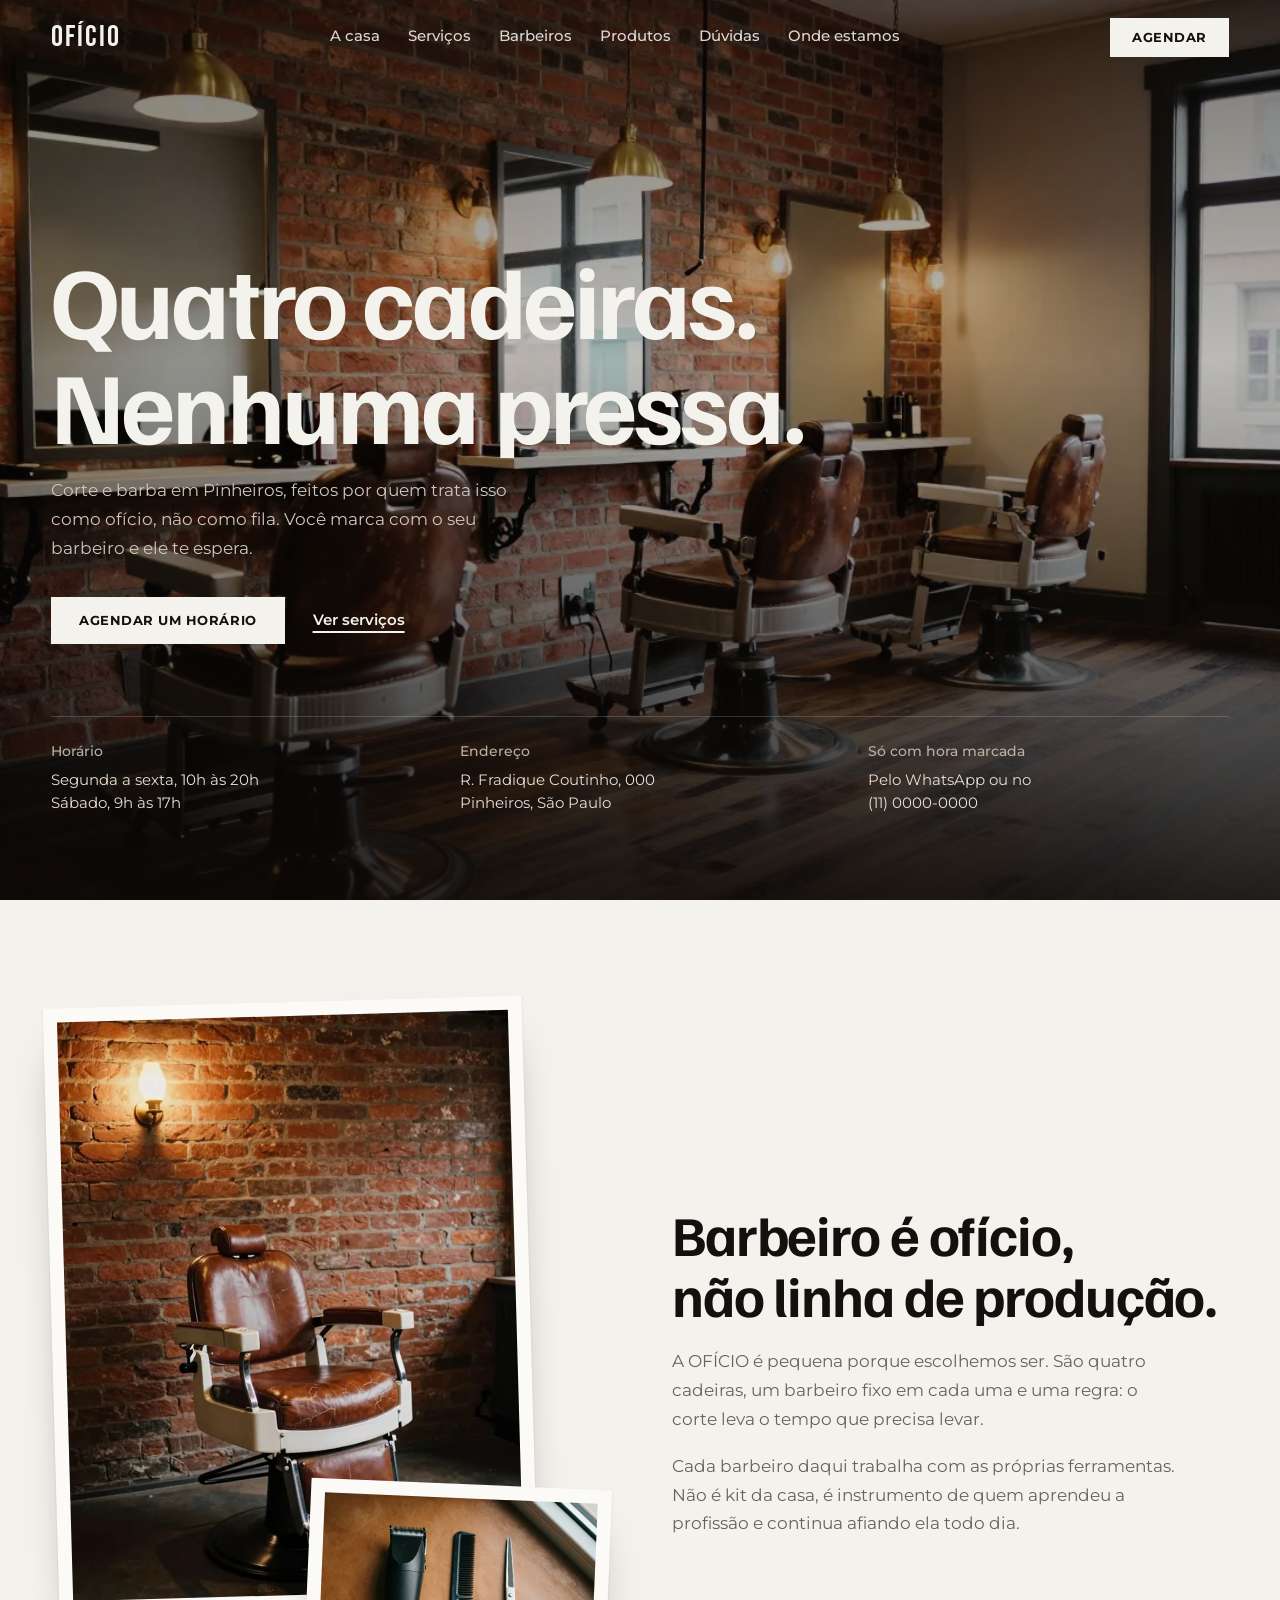
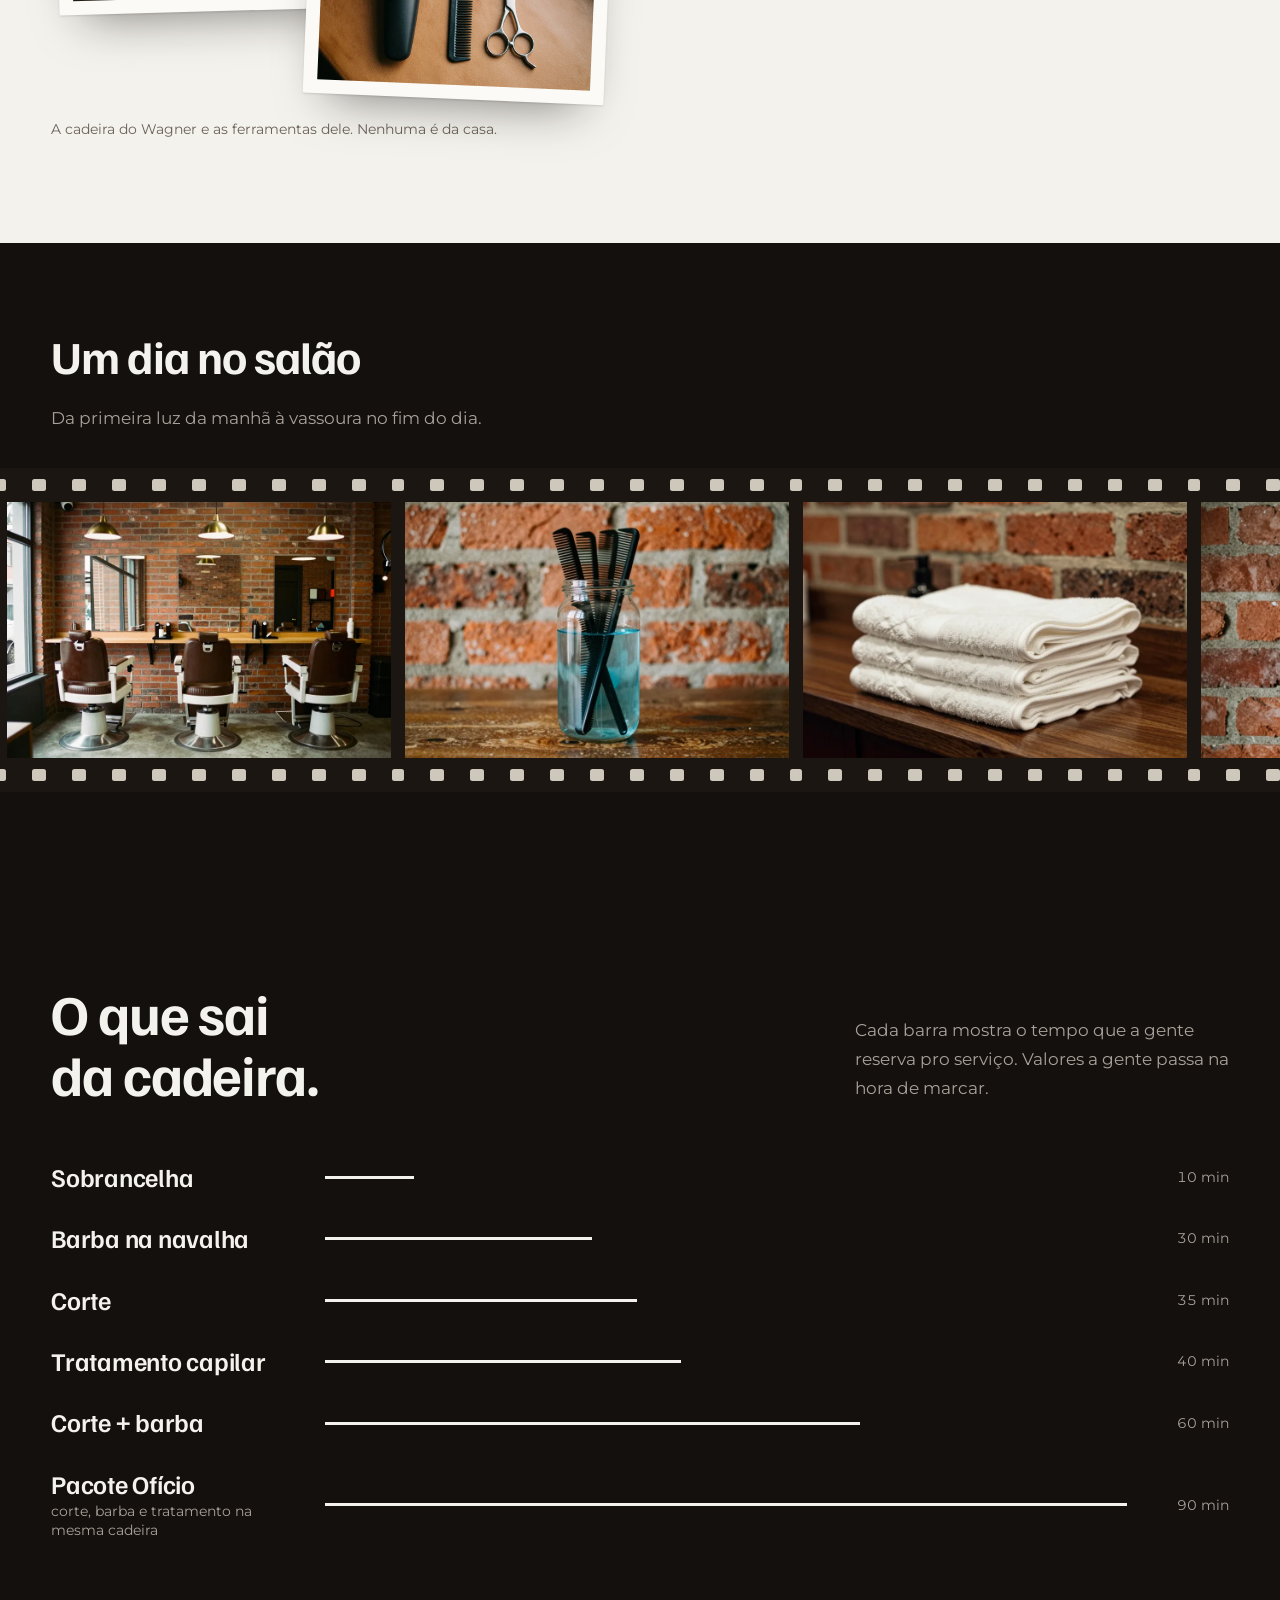
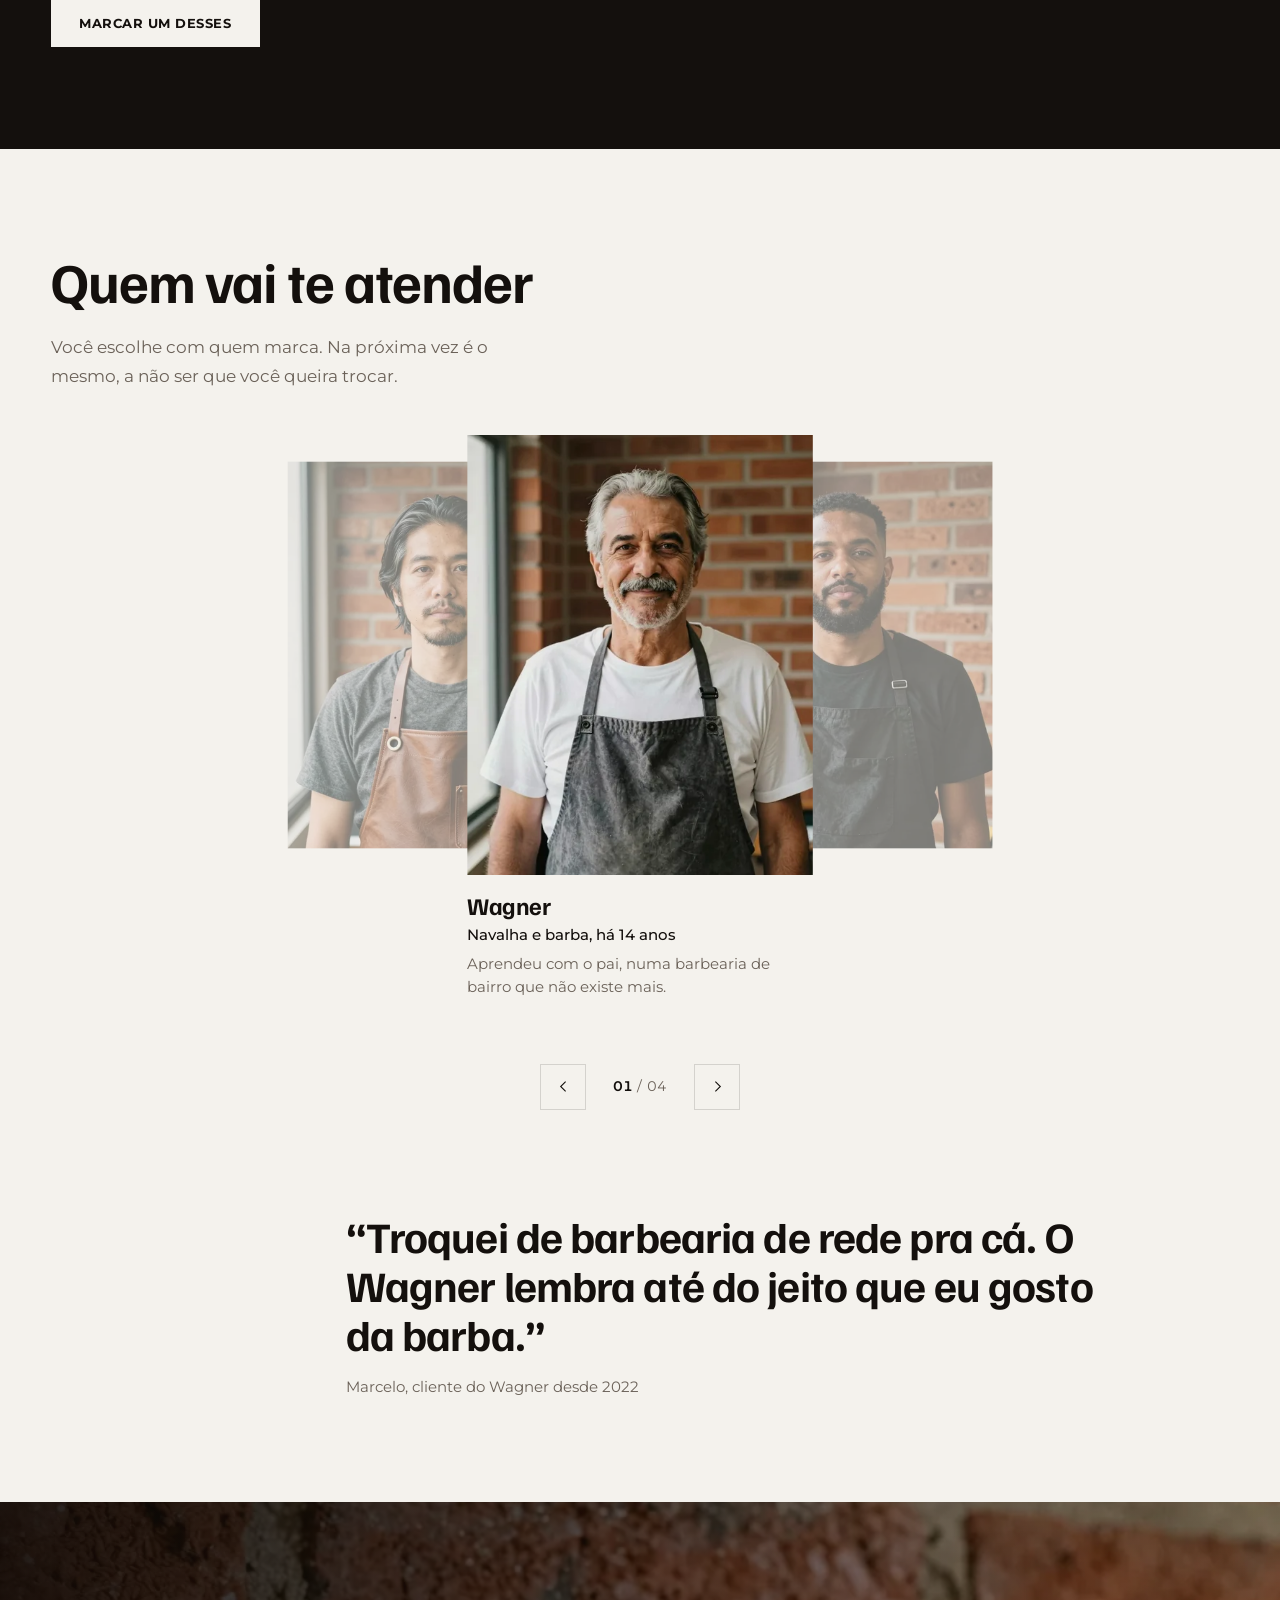
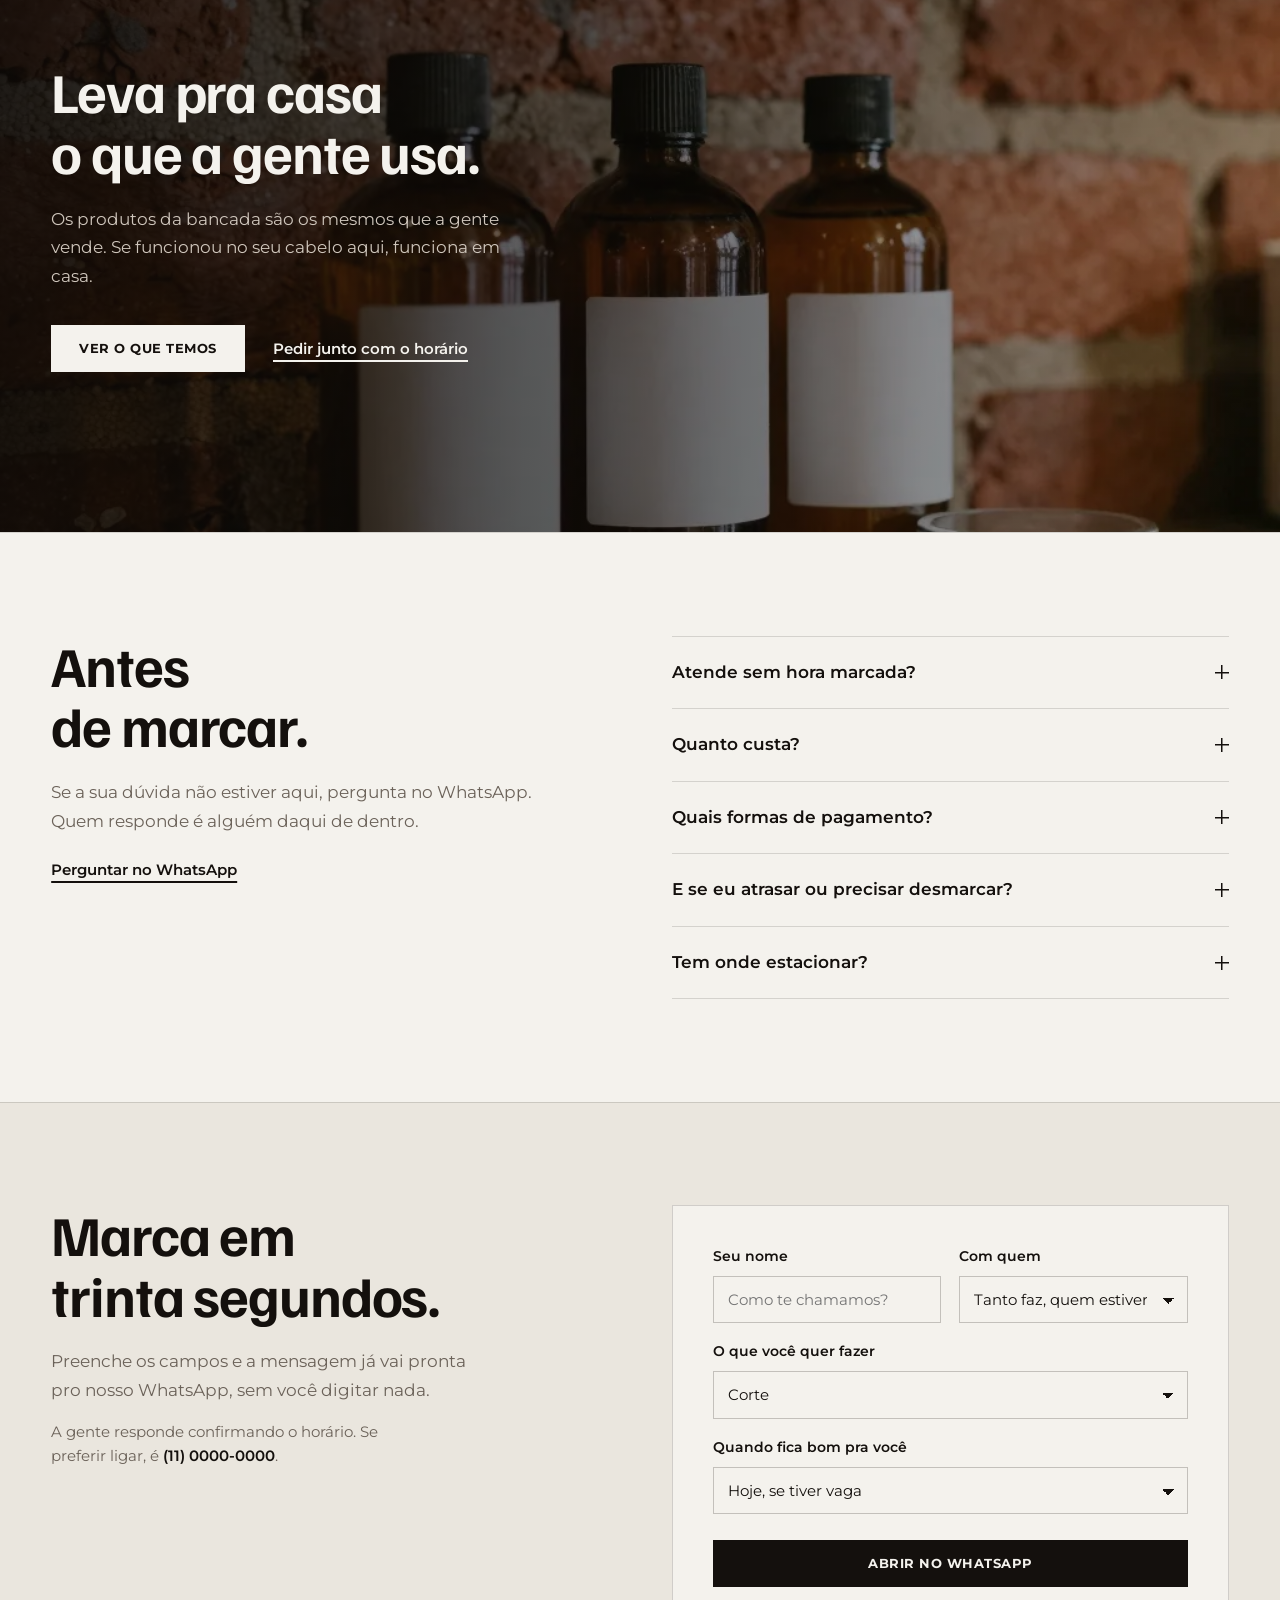
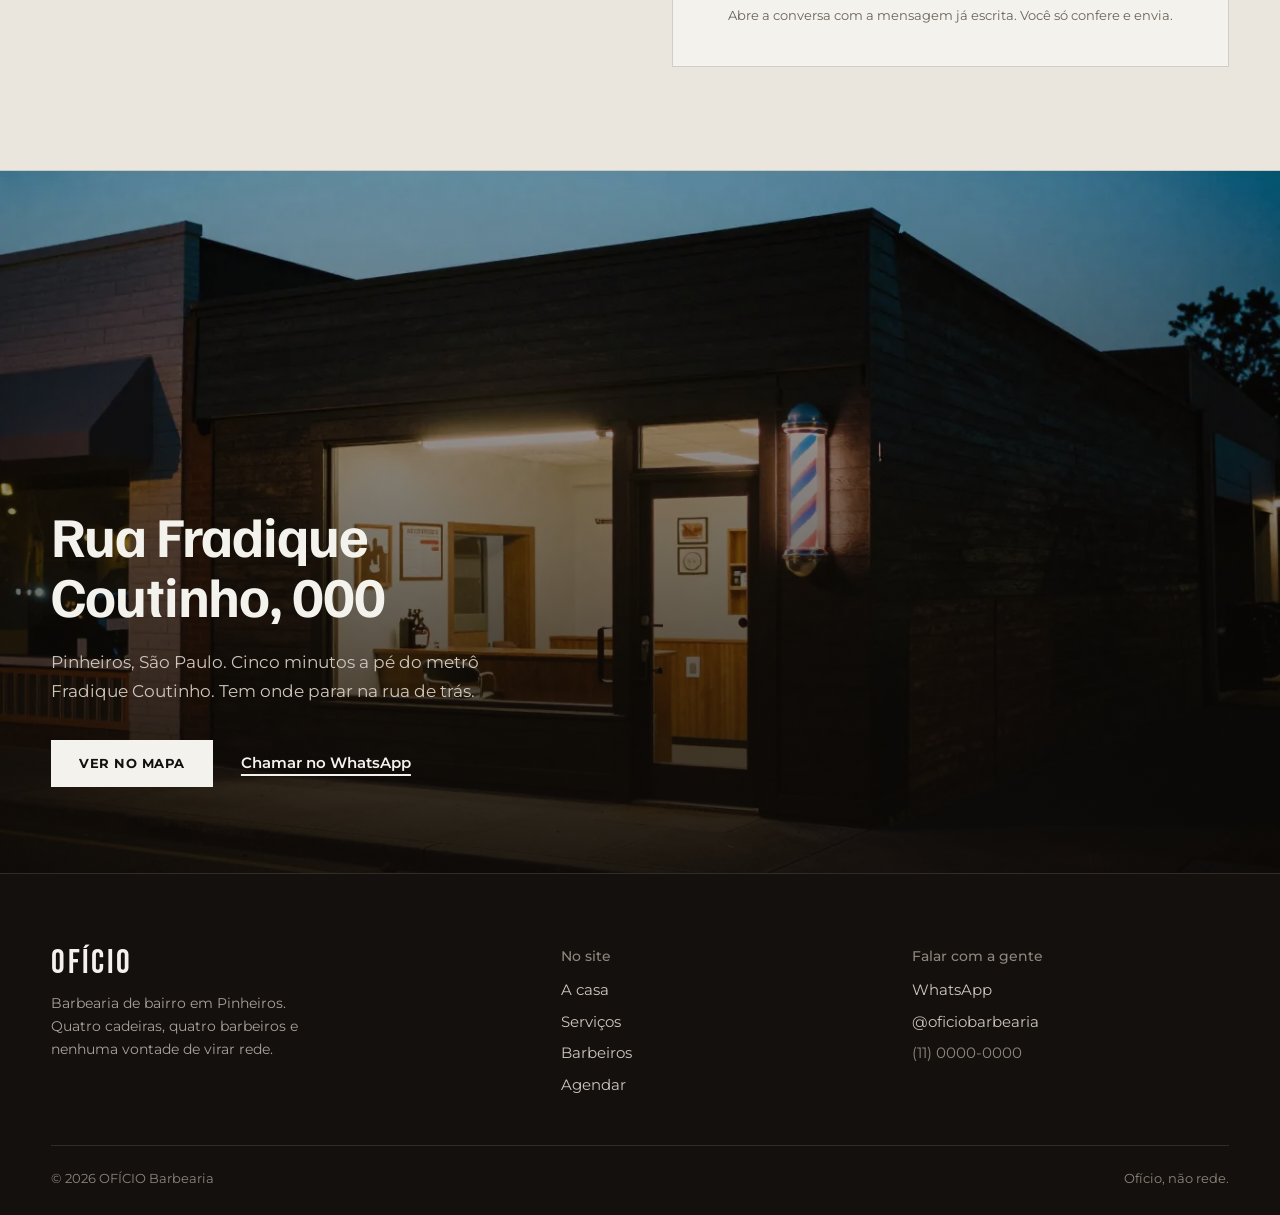
==== commit 13e55c38: "fix: sobreposicao do hero no header + redesign da secao de barbeiros - hero: reserva espaco fixo pro" ====
--- a/index.html
+++ b/index.html
@@ -22,7 +22,7 @@
   <link rel="preload" href="assets/fonts/montserrat-400.woff2" as="font" type="font/woff2" crossorigin>
 
   <link rel="preload" as="image" href="assets/img/hero-interior-1344.webp" imagesrcset="assets/img/hero-interior-800.webp 800w, assets/img/hero-interior-1344.webp 1344w" imagesizes="100vw" fetchpriority="high">
-  <link rel="stylesheet" href="assets/css/style.css?v=3">
+  <link rel="stylesheet" href="assets/css/style.css?v=5">
 
   <!-- marca que o JS está ativo: sem JS nada fica escondido esperando animação -->
   <script>document.documentElement.classList.add('js');</script>
@@ -183,31 +183,46 @@
           <h2 class="h h-lg rvl"><span class="ln"><span>Quem vai te atender</span></span></h2>
           <p class="lede">Você escolhe com quem marca. Na próxima vez é o mesmo, a não ser que você queira trocar.</p>
         </div>
-        <div class="grid4">
-          <article class="barber">
+        <!-- sem JS isto é só um grid4 normal (fallback abaixo, .barber em fluxo).
+             Com JS, os 4 cartões viram uma pilha navegável: só um "solto" nos
+             extremos porque com 4 pessoas cabe tudo à vista sem carrossel de
+             verdade — aqui é só uma forma mais viva de mostrar cada um. -->
+        <div class="grid4 barber-stack">
+          <article class="barber is-active">
             <figure class="rvi"><img src="assets/img/barbeiro-1-720.webp?v=3" srcset="assets/img/barbeiro-1-480.webp?v=3 480w, assets/img/barbeiro-1-720.webp?v=3 720w" sizes="(max-width: 560px) 92vw, (max-width: 940px) 46vw, 290px" width="720" height="926" alt="Wagner, barbeiro, diante da parede de tijolo" loading="lazy" decoding="async"></figure>
-            <h3 class="h" style="--d:.3s;">Wagner</h3>
+            <h3 class="h">Wagner</h3>
             <p class="barber-role">Navalha e barba, há 14 anos</p>
             <p class="barber-bio">Aprendeu com o pai, numa barbearia de bairro que não existe mais.</p>
           </article>
           <article class="barber">
             <figure class="rvi" style="--d:.1s;"><img src="assets/img/barbeiro-2-720.webp?v=3" srcset="assets/img/barbeiro-2-480.webp?v=3 480w, assets/img/barbeiro-2-720.webp?v=3 720w" sizes="(max-width: 560px) 92vw, (max-width: 940px) 46vw, 290px" width="720" height="926" alt="Diego, barbeiro, diante da parede de tijolo" loading="lazy" decoding="async"></figure>
-            <h3 class="h" style="--d:.4s;">Diego</h3>
+            <h3 class="h">Diego</h3>
             <p class="barber-role">Corte clássico e degradê, há 9 anos</p>
             <p class="barber-bio">É quem os outros barbeiros chamam quando têm dúvida no próprio corte.</p>
           </article>
           <article class="barber">
             <figure class="rvi" style="--d:.2s;"><img src="assets/img/barbeiro-3-720.webp?v=3" srcset="assets/img/barbeiro-3-480.webp?v=3 480w, assets/img/barbeiro-3-720.webp?v=3 720w" sizes="(max-width: 560px) 92vw, (max-width: 940px) 46vw, 290px" width="720" height="926" alt="Thiago, barbeiro, diante da parede de tijolo" loading="lazy" decoding="async"></figure>
-            <h3 class="h" style="--d:.5s;">Thiago</h3>
+            <h3 class="h">Thiago</h3>
             <p class="barber-role">Tratamento capilar, há 6 anos</p>
             <p class="barber-bio">Cuida de couro cabeludo, coisa que quase nenhuma barbearia de bairro oferece.</p>
           </article>
           <article class="barber">
             <figure class="rvi" style="--d:.3s;"><img src="assets/img/barbeiro-4-720.webp?v=3" srcset="assets/img/barbeiro-4-480.webp?v=3 480w, assets/img/barbeiro-4-720.webp?v=3 720w" sizes="(max-width: 560px) 92vw, (max-width: 940px) 46vw, 290px" width="720" height="926" alt="Marcos, barbeiro, diante da parede de tijolo" loading="lazy" decoding="async"></figure>
-            <h3 class="h" style="--d:.6s;">Marcos</h3>
+            <h3 class="h">Marcos</h3>
             <p class="barber-role">Tesoura e cabelo comprido, há 11 anos</p>
             <p class="barber-bio">Veio de um salão da Liberdade. Pega os cortes longos que os outros preferem não pegar.</p>
           </article>
+        </div>
+
+        <!-- só existe com JS (CSS esconde sem .js): setas + contador da pilha acima -->
+        <div class="barber-nav">
+          <button class="barber-arrow" type="button" data-dir="prev" aria-label="Barbeiro anterior">
+            <svg viewBox="0 0 24 24" fill="none" stroke="currentColor" stroke-width="1.5"><path d="M15 5l-7 7 7 7"/></svg>
+          </button>
+          <span class="barber-count"><span data-current>01</span> / 04</span>
+          <button class="barber-arrow" type="button" data-dir="next" aria-label="Próximo barbeiro">
+            <svg viewBox="0 0 24 24" fill="none" stroke="currentColor" stroke-width="1.5"><path d="M9 5l7 7-7 7"/></svg>
+          </button>
         </div>
 
         <!-- um depoimento só, preso a quem atendeu (depoimento de exemplo: é peça de conceito) -->
@@ -377,6 +392,6 @@
   </footer>
 
   <script src="assets/js/vendor/lenis.min.js" defer></script>
-  <script src="assets/js/main.js?v=3" defer></script>
+  <script src="assets/js/main.js?v=4" defer></script>
 </body>
 </html>
--- a/assets/css/style.css
+++ b/assets/css/style.css
@@ -225,7 +225,13 @@
   position: relative; display: flex; align-items: flex-end;
   overflow: hidden; color: var(--paper); isolation: isolate;
 }
-.hero { min-height: 100vh; min-height: 100svh; }
+/* coluna + margin-top:auto em vez de só align-items:flex-end: o padding-top
+   reserva a faixa do header fixo (que não empurra layout por ser position:fixed)
+   como zona inviolável, então em tela curta o texto nunca sobe por baixo do
+   header — só perde parte do respiro de baixo. A foto de fundo (position:absolute)
+   ignora esse padding normalmente. */
+.hero { min-height: 100vh; min-height: 100svh; flex-direction: column; padding-top: calc(var(--header-h) + 24px); }
+.hero > .hero-inner { margin-top: auto; }
 .place { min-height: 78vh; min-height: 78svh; }
 .hero-media { position: absolute; inset: 0; z-index: -2; }
 .hero-media img { width: 100%; height: 100%; object-fit: cover; }
@@ -274,12 +280,11 @@
 
 .film-sec { background: var(--ink); color: var(--paper); padding: clamp(56px, 7vw, 96px) 0; overflow: hidden; }
 .film-head {
-  display: flex; justify-content: space-between; align-items: flex-end; gap: 24px; flex-wrap: wrap;
   max-width: calc(1200px + 2 * var(--gutter));
   padding: 0 var(--gutter); margin-bottom: 36px;
 }
 /* a seção é escura mas não usa .dark: sem isso o subtítulo ficava em ~3,1:1 */
-.film-head .lede { max-width: 36ch; color: var(--muted-dark); }
+.film-head .lede { max-width: 46ch; color: var(--muted-dark); }
 .film { overflow: hidden; }
 /* dois conjuntos idênticos de quadros; cada quadro carrega os próprios furos,
    então -50% emenda o loop sem salto */
@@ -320,6 +325,50 @@
 .barber h3 { font-size: 24px; margin-top: 18px; }
 .barber-role { margin-top: 6px; font-size: 14.5px; font-weight: 500; }
 .barber-bio { margin-top: 6px; font-size: 14.5px; line-height: 1.6; color: var(--muted); }
+
+/* aqui (e só aqui) o subtítulo desce pra baixo do título em vez de ficar do
+   lado: ao lado, sobre a pilha estreita e centralizada, sobrava vazio dos
+   dois lados. Serviços mantém o .sec-head padrão (lado a lado), que ali
+   funciona porque a régua embaixo ocupa a largura toda. */
+#barbeiros .sec-head { display: block; }
+#barbeiros .sec-head .lede { max-width: 46ch; }
+
+/* pilha navegável: sem .js isto não existe, o grid4 acima é o layout inteiro.
+   Com JS o mesmo .barber (foto+nome+bio junto) vira um cartão empilhável;
+   plano, sem rotação 3D, pra combinar com o resto do site (nada aqui gira). */
+/* card-w numa custom property: largura e distância dos vizinhos escalam
+   juntas em vez de dois números fixos que só combinam num viewport */
+.js .barber-stack { position: relative; --card-w: clamp(300px, 27vw, 440px); height: clamp(560px, 46vw, 720px); }
+.js .barber-stack .barber {
+  position: absolute; top: 0; left: 50%; width: var(--card-w);
+  transform: translateX(-50%); transition: transform .6s var(--ease-out), opacity .5s ease;
+}
+.js .barber-stack .barber.is-active { transform: translateX(-50%); opacity: 1; z-index: 3; }
+.js .barber-stack .barber.is-prev,
+.js .barber-stack .barber.is-next { opacity: .5; z-index: 2; cursor: pointer; transition: transform .6s var(--ease-out), opacity .3s ease; }
+.js .barber-stack .barber.is-prev:hover,
+.js .barber-stack .barber.is-next:hover { opacity: .8; }
+.js .barber-stack .barber.is-prev { transform: translateX(calc(-50% - .58 * var(--card-w))) scale(.88); }
+.js .barber-stack .barber.is-next { transform: translateX(calc(-50% + .58 * var(--card-w))) scale(.88); }
+.js .barber-stack .barber.is-hidden { opacity: 0; pointer-events: none; z-index: 1; transition: opacity .3s ease; }
+/* o scale() encolhe a foto do vizinho, mas o texto continuaria fluindo na
+   altura de um cartão em tamanho normal e vazando por cima do ativo — só a
+   foto espia, nome/função/bio só aparecem do cartão ativo (igual a referência) */
+.js .barber-stack .barber:not(.is-active) h3,
+.js .barber-stack .barber:not(.is-active) .barber-role,
+.js .barber-stack .barber:not(.is-active) .barber-bio { display: none; }
+
+.barber-nav { display: none; }
+.js .barber-nav { display: flex; align-items: center; justify-content: center; gap: 22px; margin-top: 40px; }
+.barber-arrow {
+  width: 46px; height: 46px; display: flex; align-items: center; justify-content: center;
+  background: none; border: 1px solid var(--line); color: var(--ink); cursor: pointer;
+  transition: background-color .2s ease, color .2s ease, border-color .2s ease;
+}
+.barber-arrow:hover { background: var(--ink); color: var(--paper); border-color: var(--ink); }
+.barber-arrow svg { width: 17px; height: 17px; }
+.barber-count { min-width: 64px; text-align: center; font-size: 13.5px; color: var(--muted); font-variant-numeric: tabular-nums; letter-spacing: .02em; }
+.barber-count span { color: var(--ink); font-weight: 600; }
 
 /* depoimento único, alinhado com a segunda coluna de barbeiros */
 .quote { margin: clamp(64px, 8vw, 112px) 0 0 25%; max-width: 760px; }
@@ -465,6 +514,10 @@
   .facts > div:last-child { grid-column: 1 / -1; }
   .prints { max-width: 520px; }
   .h-xl { font-size: 62px; }
+  /* tela estreita não sobra espaço pra espiar os vizinhos: só o ativo, navega por seta/arrasto */
+  .js .barber-stack { height: clamp(480px, 92vw, 560px); }
+  .js .barber-stack .barber.is-prev,
+  .js .barber-stack .barber.is-next { opacity: 0; pointer-events: none; }
 }
 
 @media (max-width: 560px) {
@@ -486,4 +539,7 @@
   .film-track { animation: none; }
   .film { overflow-x: auto; }
   .faq details[open] .ans { animation: none; }
-}
+  /* aqui o transform é posição (ativo/vizinho), não efeito só de entrada —
+     zerar quebraria a pilha inteira pro mesmo lugar. Só tira a transição. */
+  .js .barber-stack .barber { transition: none !important; }
+}
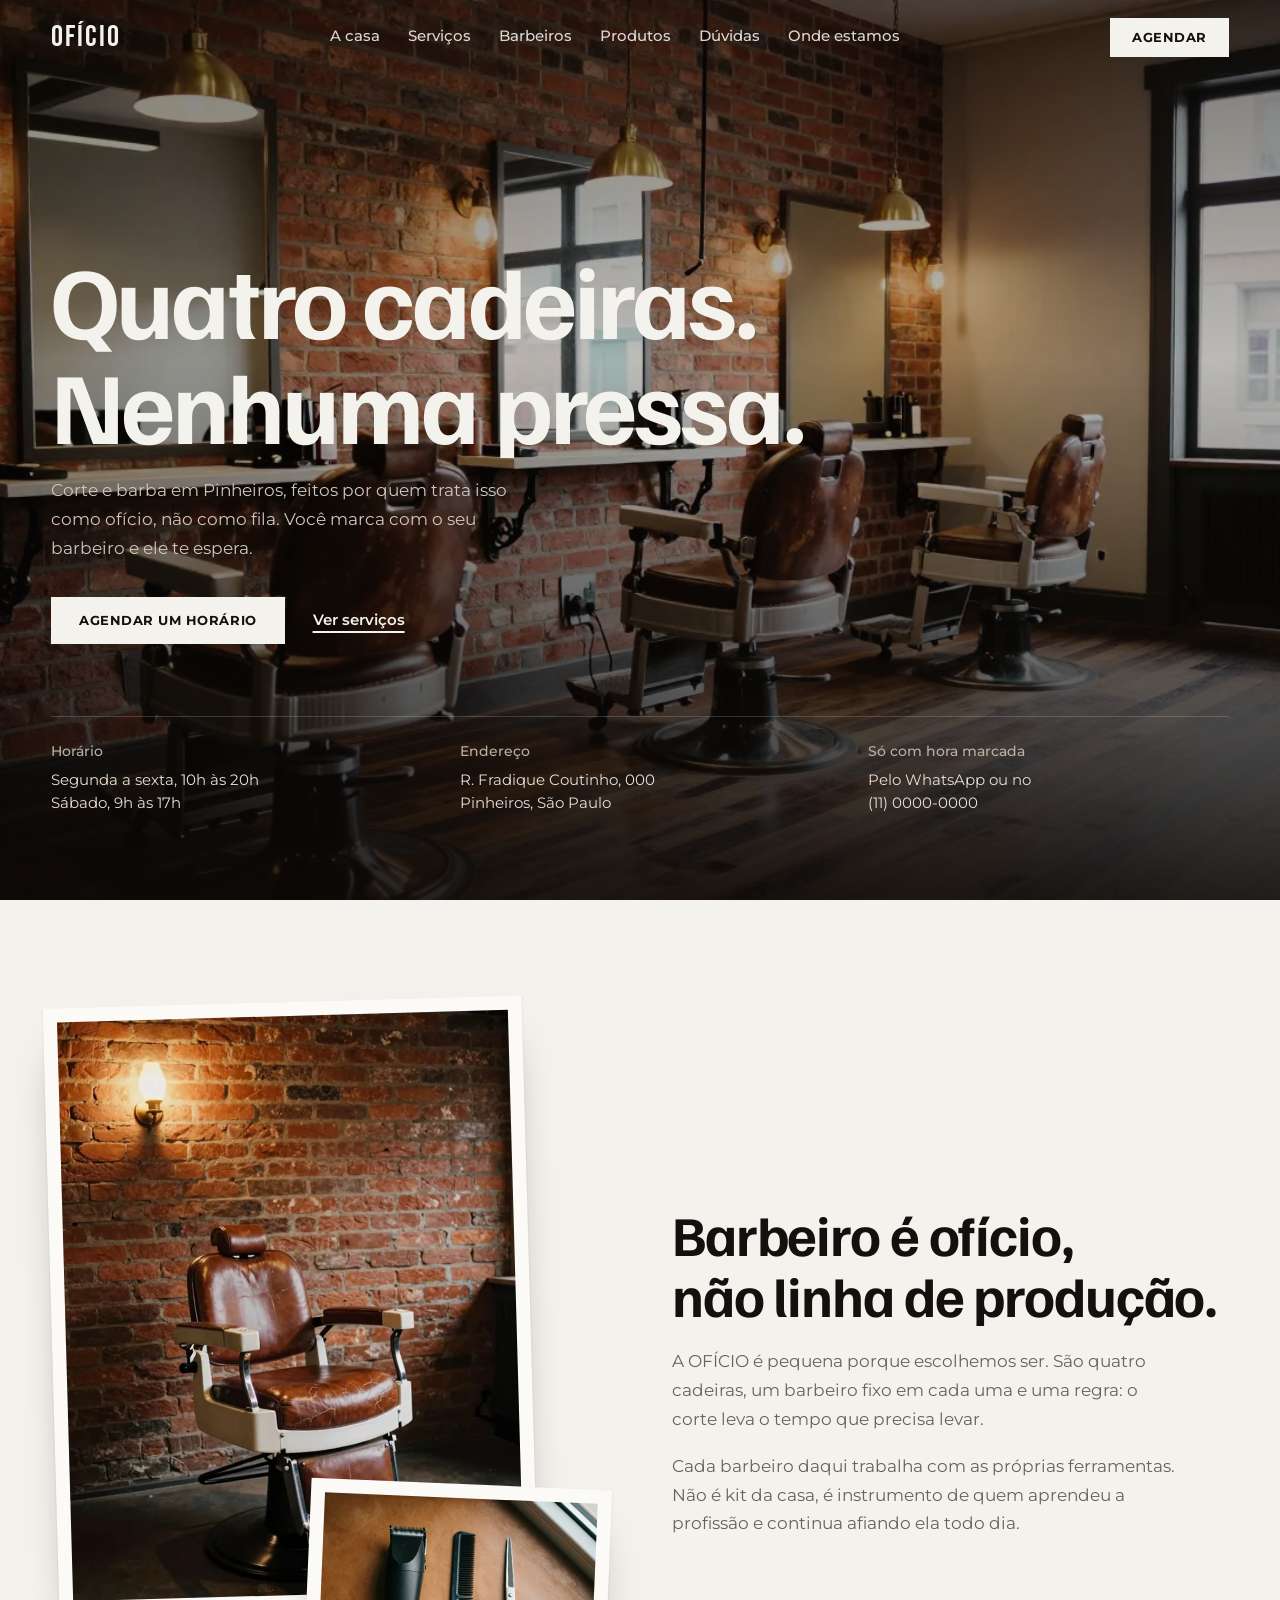
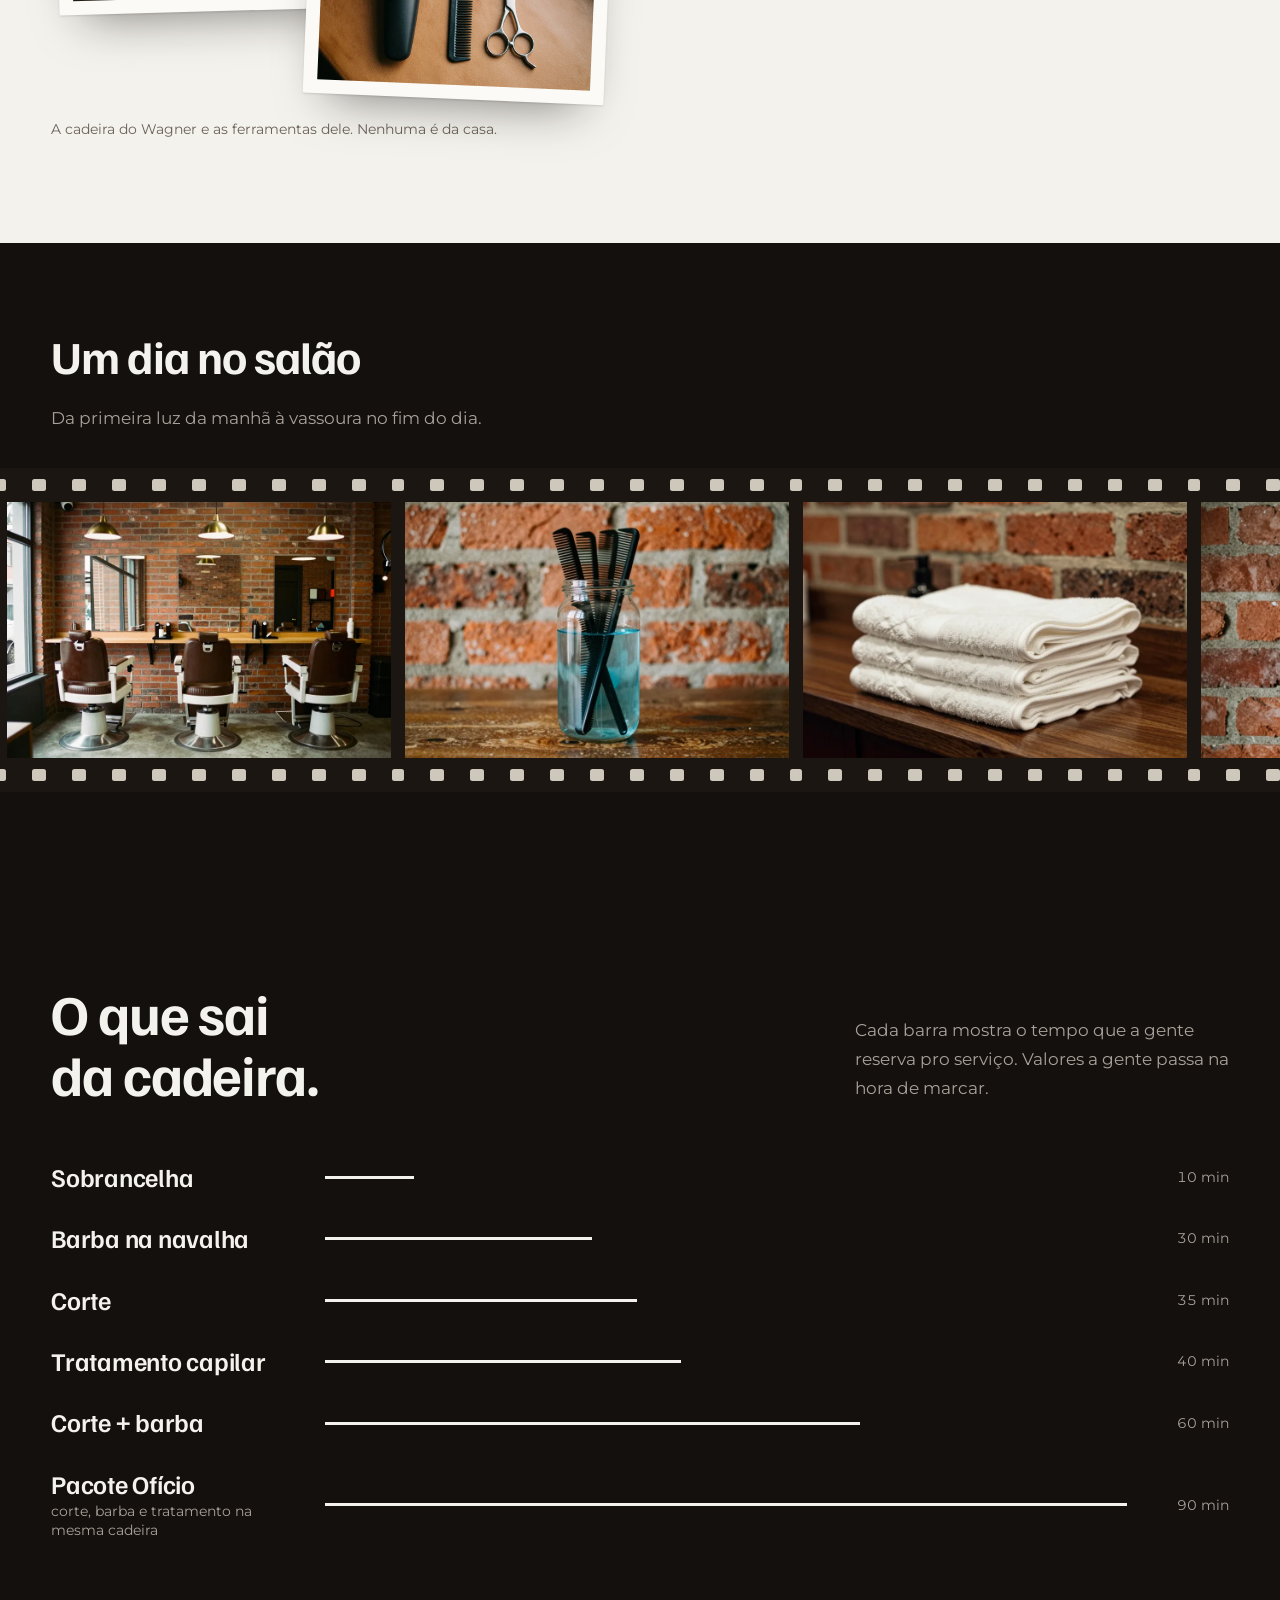
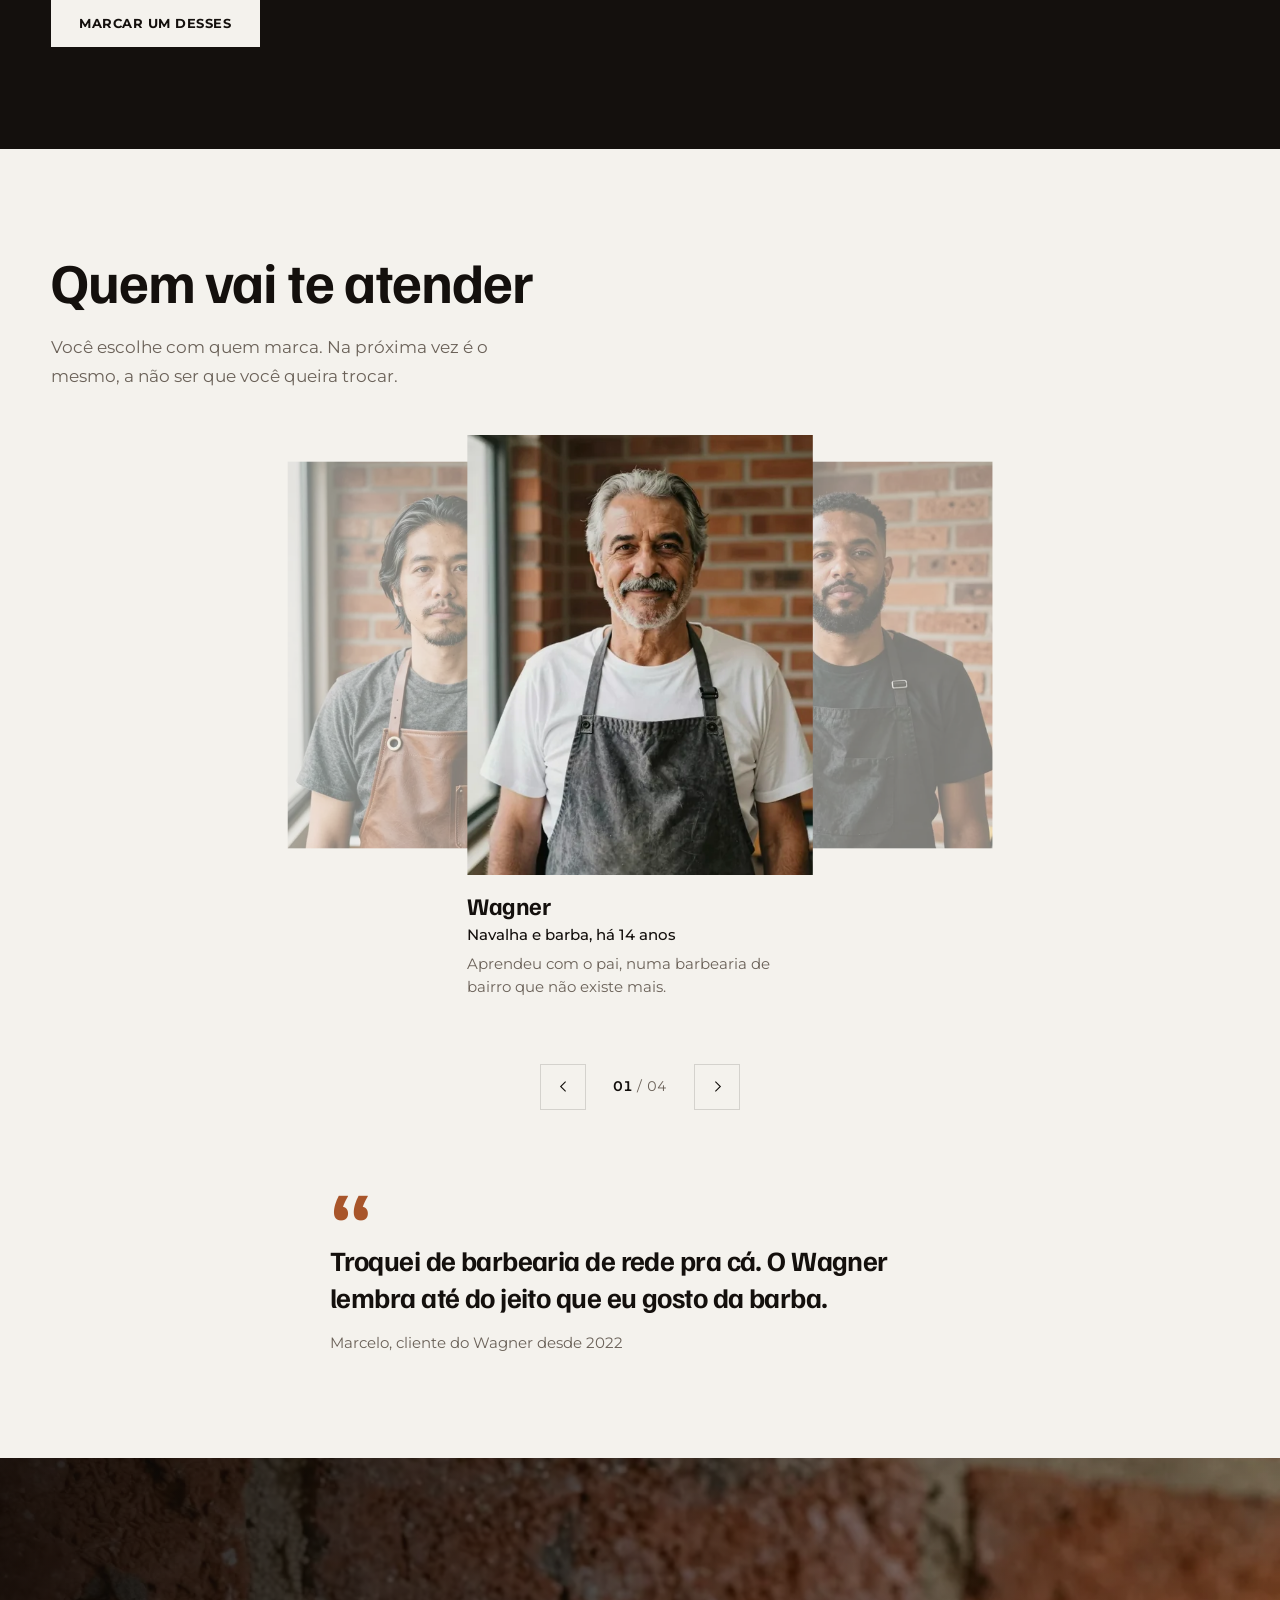
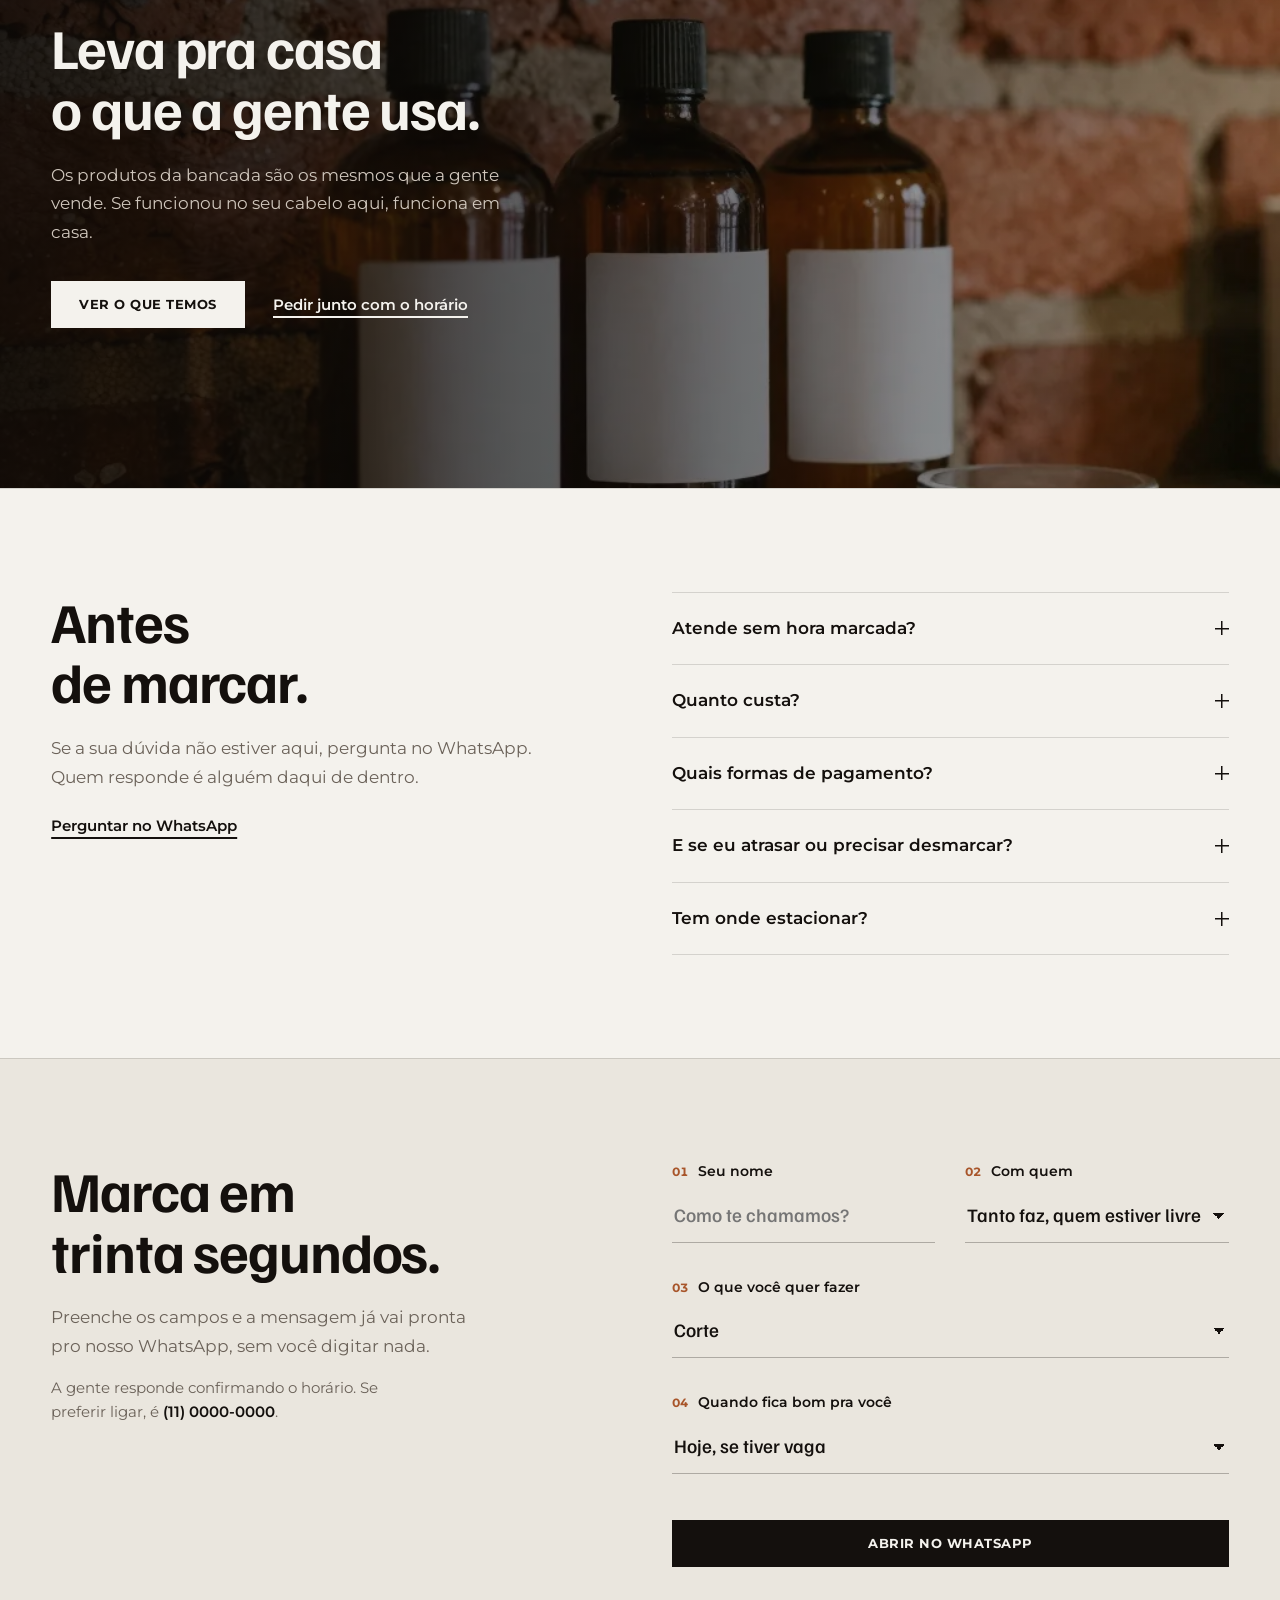
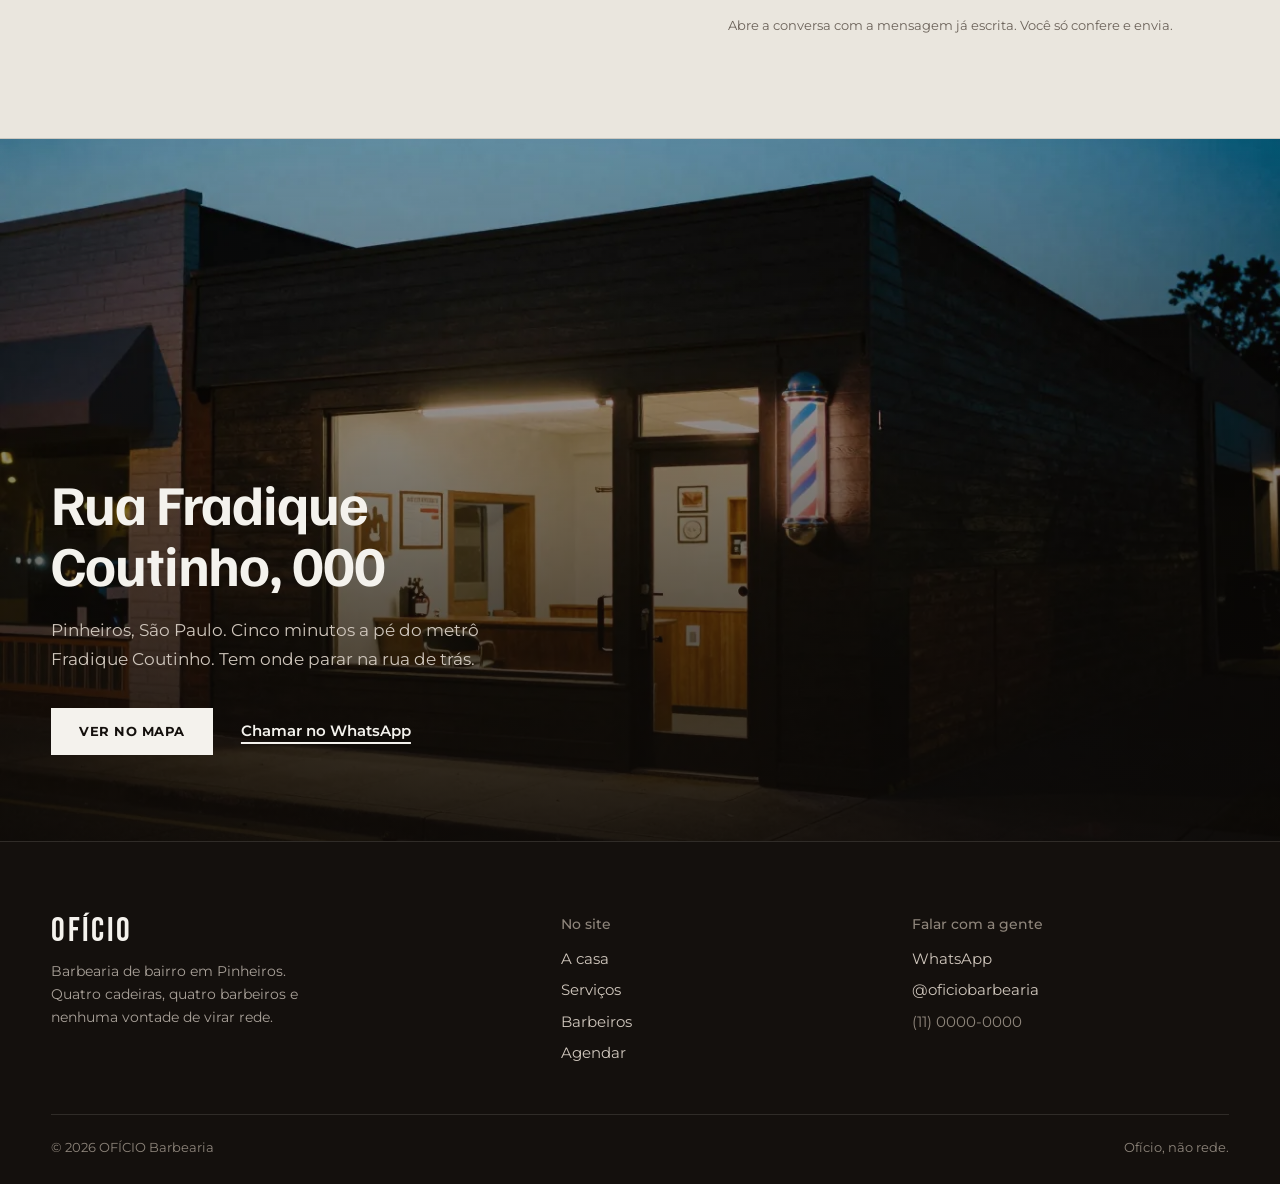
==== commit 633b4819: "fix: realinha quote com a pilha de barbeiros, redesenha formulario de agendamento - quote: centraliz" ====
--- a/index.html
+++ b/index.html
@@ -22,7 +22,7 @@
   <link rel="preload" href="assets/fonts/montserrat-400.woff2" as="font" type="font/woff2" crossorigin>
 
   <link rel="preload" as="image" href="assets/img/hero-interior-1344.webp" imagesrcset="assets/img/hero-interior-800.webp 800w, assets/img/hero-interior-1344.webp 1344w" imagesizes="100vw" fetchpriority="high">
-  <link rel="stylesheet" href="assets/css/style.css?v=5">
+  <link rel="stylesheet" href="assets/css/style.css?v=6">
 
   <!-- marca que o JS está ativo: sem JS nada fica escondido esperando animação -->
   <script>document.documentElement.classList.add('js');</script>
@@ -227,7 +227,7 @@
 
         <!-- um depoimento só, preso a quem atendeu (depoimento de exemplo: é peça de conceito) -->
         <figure class="quote">
-          <blockquote class="h">“Troquei de barbearia de rede pra cá. O Wagner lembra até do jeito que eu gosto da barba.”</blockquote>
+          <blockquote class="h">Troquei de barbearia de rede pra cá. O Wagner lembra até do jeito que eu gosto da barba.</blockquote>
           <figcaption>Marcelo, cliente do Wagner desde 2022</figcaption>
         </figure>
       </div>
@@ -302,11 +302,11 @@
         <form class="booking-form" id="agendar-form" data-whats="5500000000000" novalidate>
           <div class="form-row">
             <div class="field">
-              <label for="f-nome">Seu nome</label>
+              <label for="f-nome"><span class="field-n">01</span>Seu nome</label>
               <input id="f-nome" name="nome" type="text" autocomplete="given-name" placeholder="Como te chamamos?">
             </div>
             <div class="field">
-              <label for="f-barbeiro">Com quem</label>
+              <label for="f-barbeiro"><span class="field-n">02</span>Com quem</label>
               <select id="f-barbeiro" name="barbeiro">
                 <option value="">Tanto faz, quem estiver livre</option>
                 <option>Wagner</option>
@@ -317,7 +317,7 @@
             </div>
           </div>
           <div class="field">
-            <label for="f-servico">O que você quer fazer</label>
+            <label for="f-servico"><span class="field-n">03</span>O que você quer fazer</label>
             <select id="f-servico" name="servico">
               <option>Corte</option>
               <option>Barba na navalha</option>
@@ -328,7 +328,7 @@
             </select>
           </div>
           <div class="field">
-            <label for="f-quando">Quando fica bom pra você</label>
+            <label for="f-quando"><span class="field-n">04</span>Quando fica bom pra você</label>
             <select id="f-quando" name="quando">
               <option>Hoje, se tiver vaga</option>
               <option>Amanhã</option>
--- a/assets/css/style.css
+++ b/assets/css/style.css
@@ -371,9 +371,19 @@
 .barber-count span { color: var(--ink); font-weight: 600; }
 
 /* depoimento único, alinhado com a segunda coluna de barbeiros */
-.quote { margin: clamp(64px, 8vw, 112px) 0 0 25%; max-width: 760px; }
-.quote blockquote { font-size: clamp(28px, 3.4vw, 44px); line-height: 1.12; }
-.quote figcaption { margin-top: 18px; font-size: 14.5px; color: var(--muted); }
+/* antes ficava indentado a 25% da esquerda: descombinava com a pilha (que é
+   centralizada) e sobrava vazio dos dois lados. Agora centraliza no mesmo
+   eixo da pilha acima, e a aspa desenhada dá peso próprio ao bloco em vez de
+   depender só do espaço em volta pra parecer proposital. */
+.quote { margin: clamp(40px, 5vw, 64px) auto 0; max-width: 620px; }
+.quote::before {
+  content: "\201C"; display: block;
+  font-family: 'Familjen Grotesk', sans-serif; font-weight: 700;
+  font-size: clamp(64px, 7vw, 88px); line-height: 1; color: var(--ember);
+  margin-bottom: -.22em;
+}
+.quote blockquote { font-size: clamp(22px, 2.4vw, 28px); line-height: 1.32; }
+.quote figcaption { margin-top: 16px; font-size: 14.5px; color: var(--muted); }
 
 /* --------------------------------------------------------------------------
    Dúvidas
@@ -410,35 +420,35 @@
 .booking-note { margin-top: 16px; font-size: 14.5px; color: var(--muted); max-width: 38ch; }
 .booking-note strong { color: var(--ink); font-weight: 600; }
 
-.booking-form {
-  background: var(--paper);
-  border: 1.5px solid rgba(20, 16, 13, .16);
-  padding: clamp(24px, 3.4vw, 40px);
-  display: grid; gap: 18px;
-}
-.form-row { display: grid; grid-template-columns: 1fr 1fr; gap: 18px; }
-.field label { display: block; margin-bottom: 8px; font-weight: 600; font-size: 13.5px; }
+/* sem cartão branco nem campos em caixa: a coluna já separa do texto ao lado,
+   e o traço embaixo do campo ecoa a régua de serviços em vez de mais uma
+   caixinha com borda — o que lia como formulário de SaaS genérico. Numeração
+   reforça o "trinta segundos" do título: quatro passos, não um formulário. */
+.booking-form { display: grid; gap: 34px; }
+.form-row { display: grid; grid-template-columns: 1fr 1fr; gap: 30px; }
+.field label { display: flex; align-items: baseline; gap: 10px; margin-bottom: 12px; font-weight: 600; font-size: 13.5px; }
+.field-n { font: 700 12px/1 'Montserrat', sans-serif; color: var(--ember); font-variant-numeric: tabular-nums; }
 .field input, .field select {
   width: 100%; border-radius: 0;
-  font: 400 15px/1.3 'Montserrat', sans-serif; color: var(--ink);
-  background: var(--paper);
-  border: 1.5px solid rgba(20, 16, 13, .22);
-  padding: 13px 14px; outline: none;
+  font: 500 19px/1.3 'Familjen Grotesk', sans-serif; color: var(--ink);
+  background: transparent;
+  border: 0; border-bottom: 1.5px solid rgba(20, 16, 13, .28);
+  padding: 8px 2px 14px; outline: none;
   transition: border-color .2s ease;
   -webkit-appearance: none; appearance: none;
 }
-.field input:focus, .field select:focus { border-color: var(--ink); }
+.field input:focus, .field select:focus { border-color: var(--ember); }
 .field select {
-  padding-right: 40px;
+  cursor: pointer; padding-right: 26px;
   background-image:
     linear-gradient(45deg, transparent 50%, var(--ink) 50%),
     linear-gradient(135deg, var(--ink) 50%, transparent 50%);
-  background-position: calc(100% - 19px) 21px, calc(100% - 13px) 21px;
+  background-position: calc(100% - 10px) 18px, calc(100% - 4px) 18px;
   background-size: 6px 6px, 6px 6px;
   background-repeat: no-repeat;
 }
-.booking-submit { width: 100%; margin-top: 8px; }
-.booking-hint { font-size: 13px; color: var(--muted); text-align: center; }
+.booking-submit { width: 100%; margin-top: 12px; }
+.booking-hint { font-size: 13px; color: var(--muted); text-align: center; margin-top: 14px; }
 
 /* --------------------------------------------------------------------------
    Rodapé
@@ -508,7 +518,6 @@
   .nav, .header-cta { display: none; }
   .burger { display: flex; }
   .split, .footer-grid { grid-template-columns: 1fr; }
-  .quote { margin-left: 0; }
   .grid4 { grid-template-columns: 1fr 1fr; row-gap: 40px; }
   .facts { grid-template-columns: 1fr 1fr; gap: 18px 24px; }
   .facts > div:last-child { grid-column: 1 / -1; }
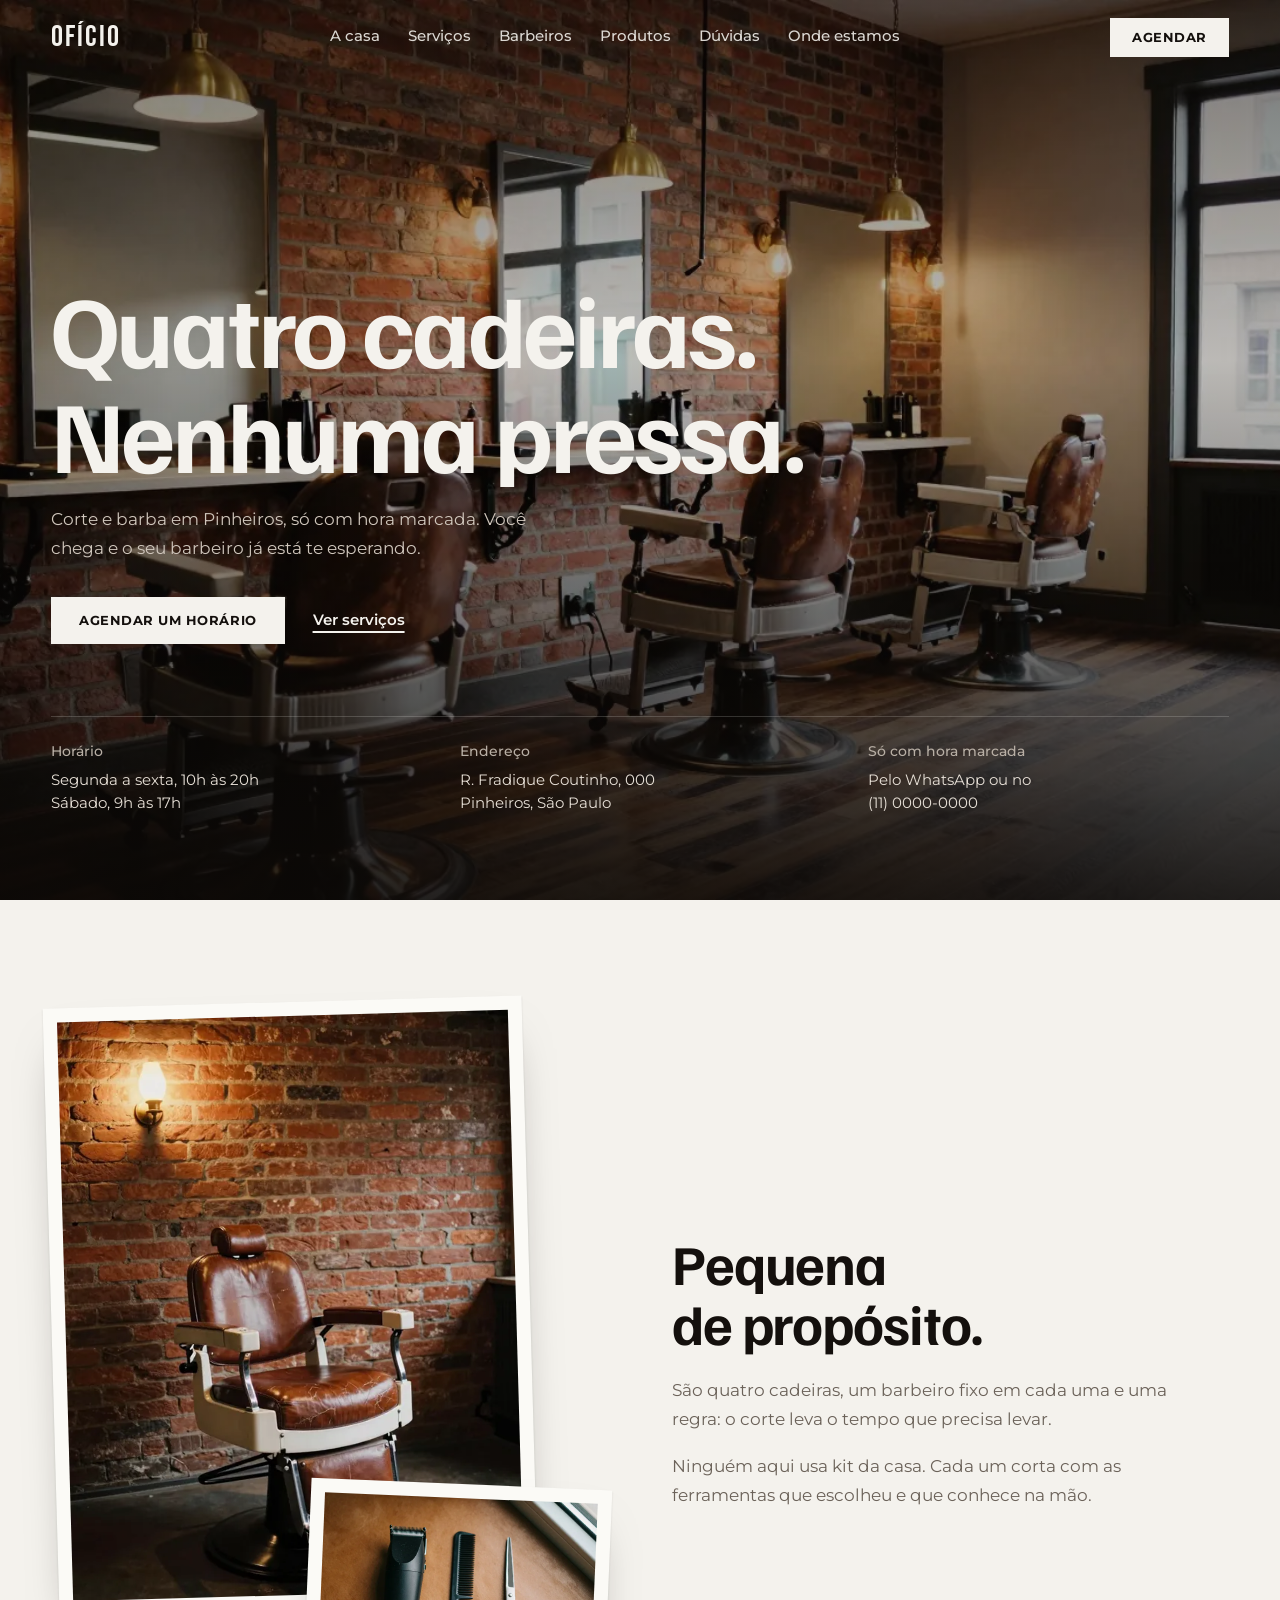
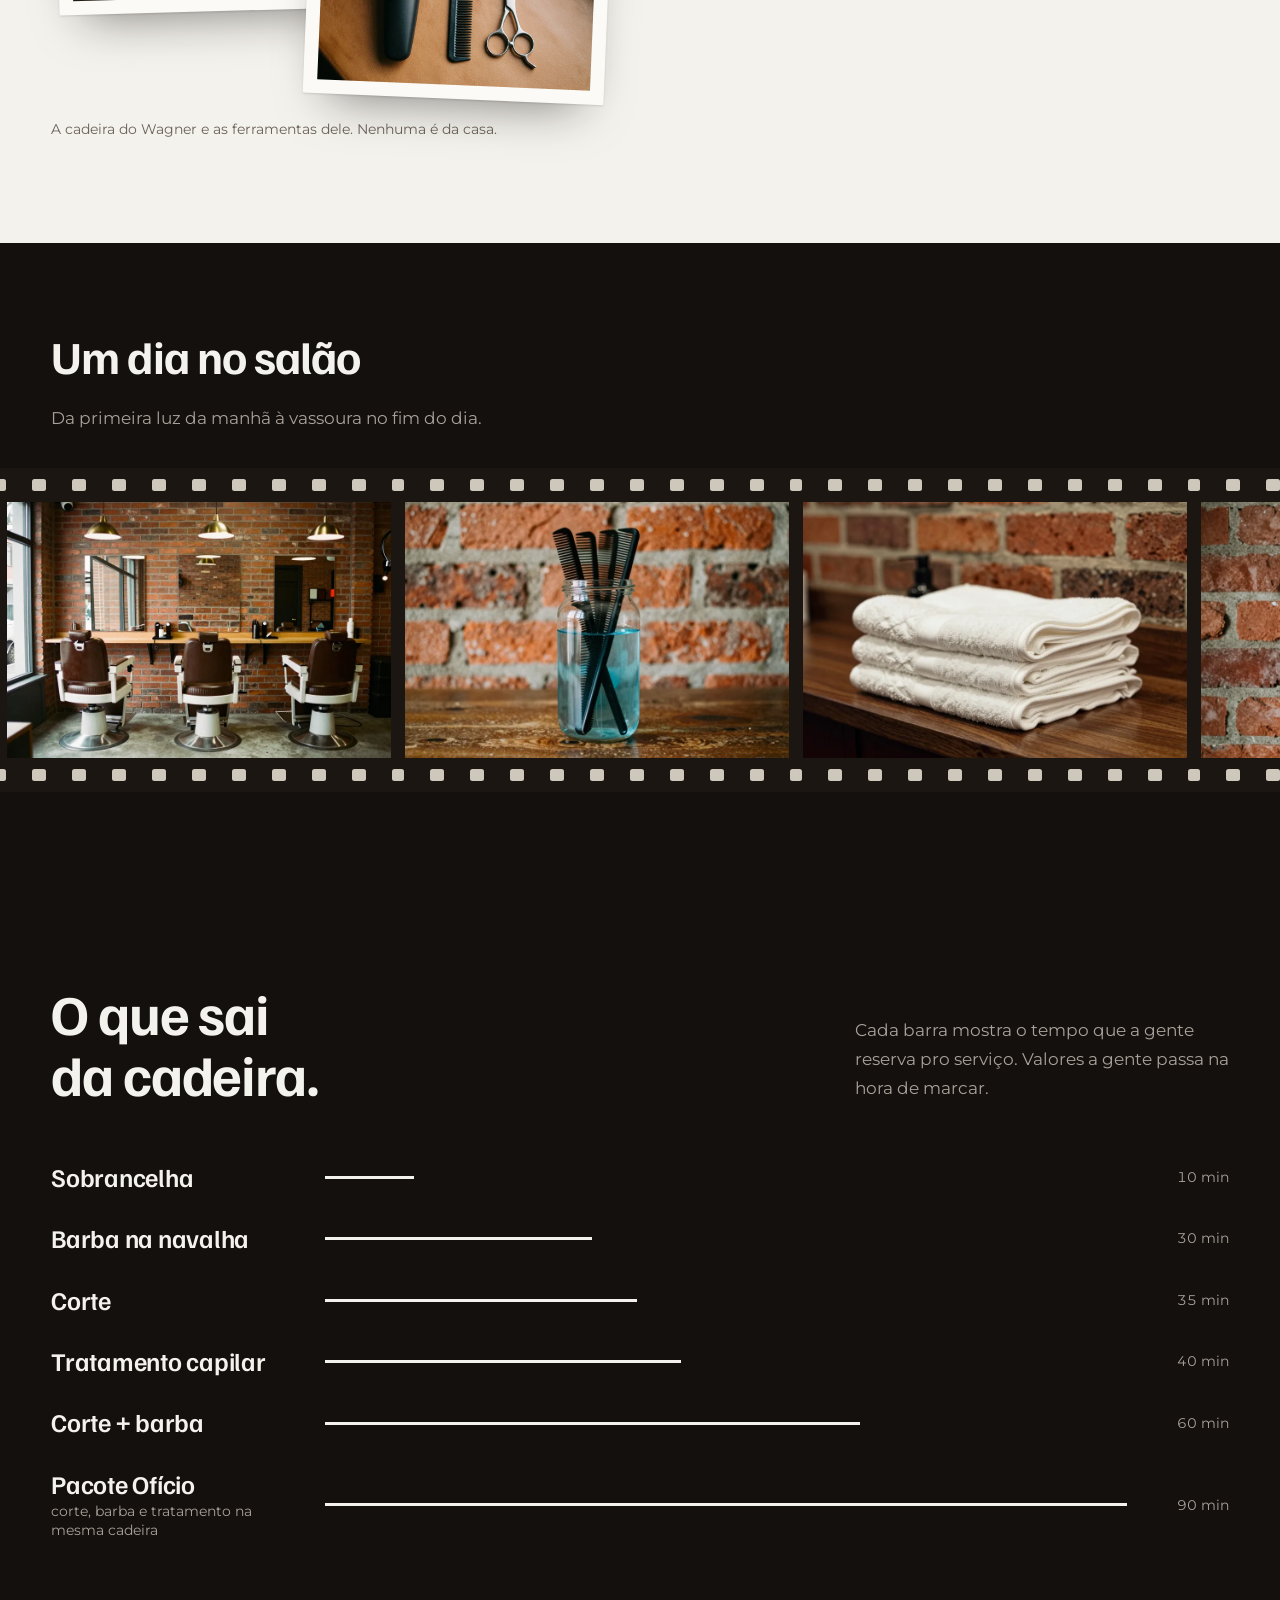
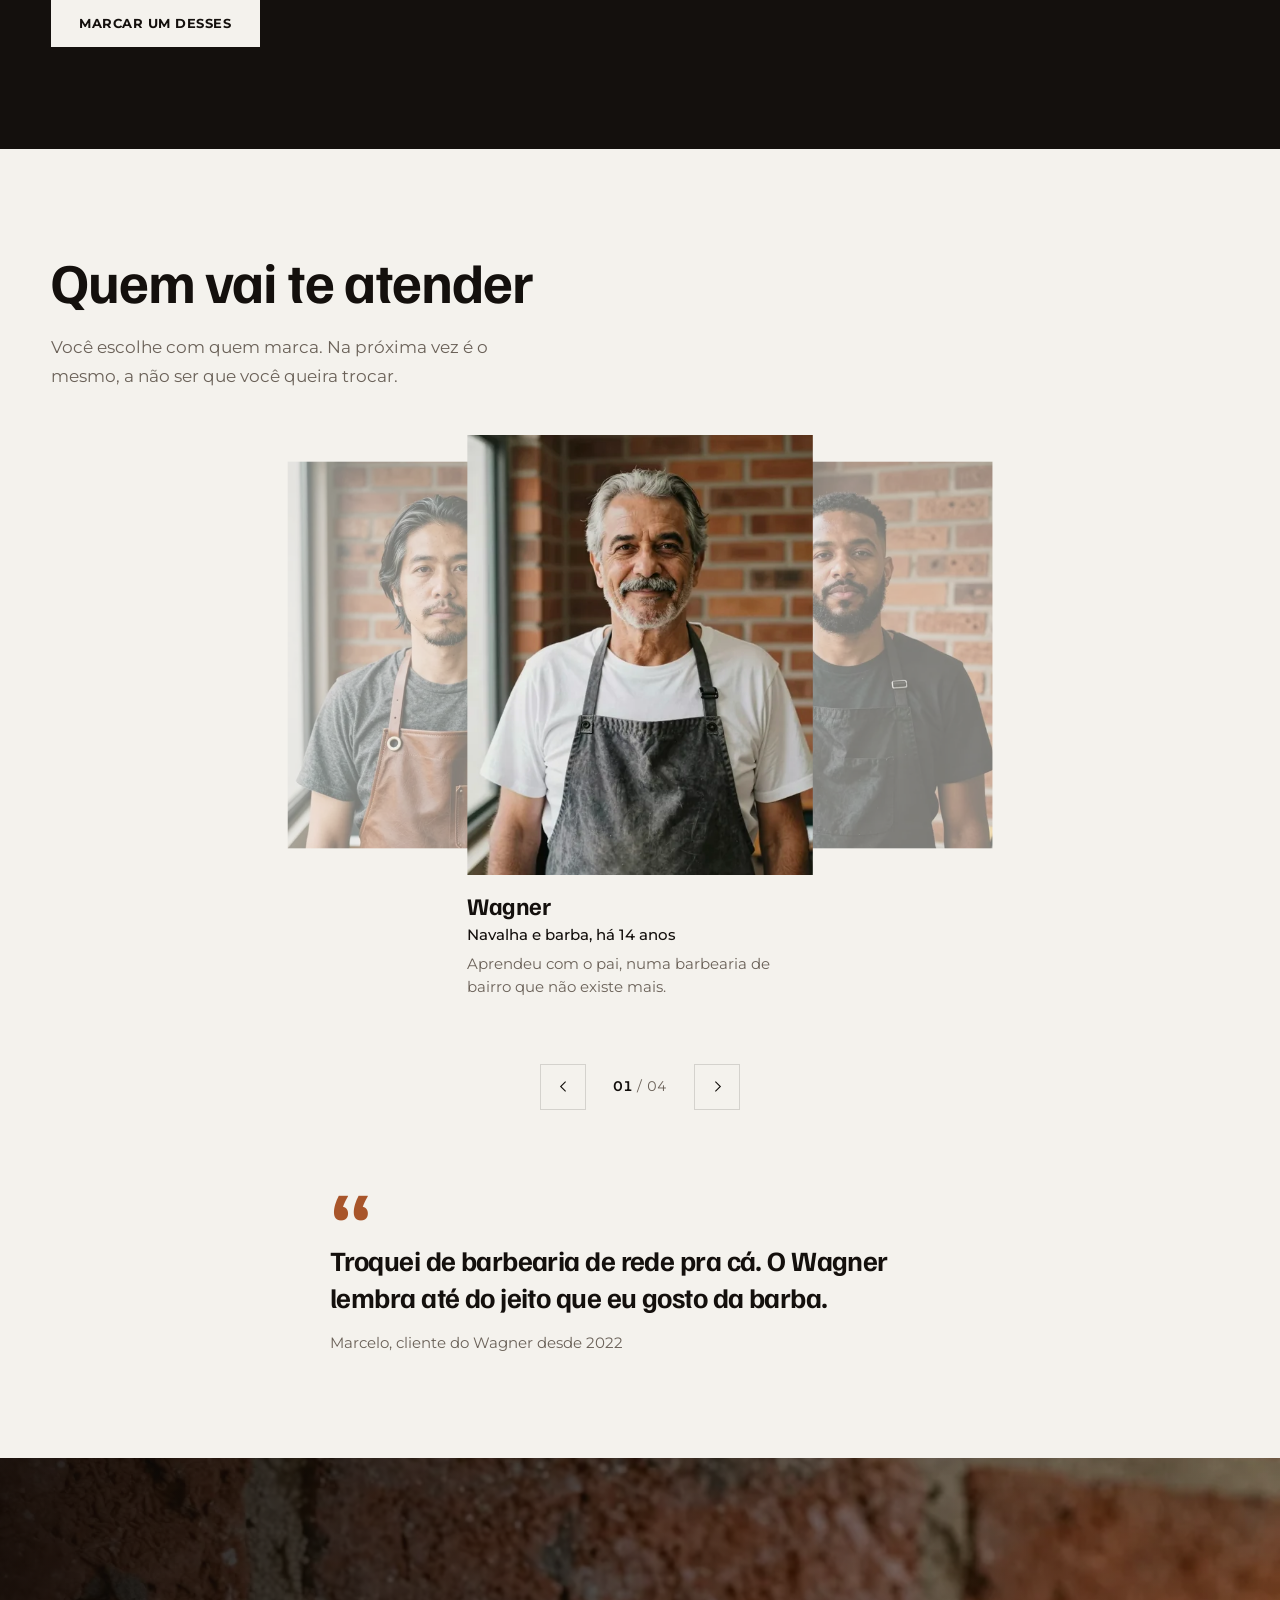
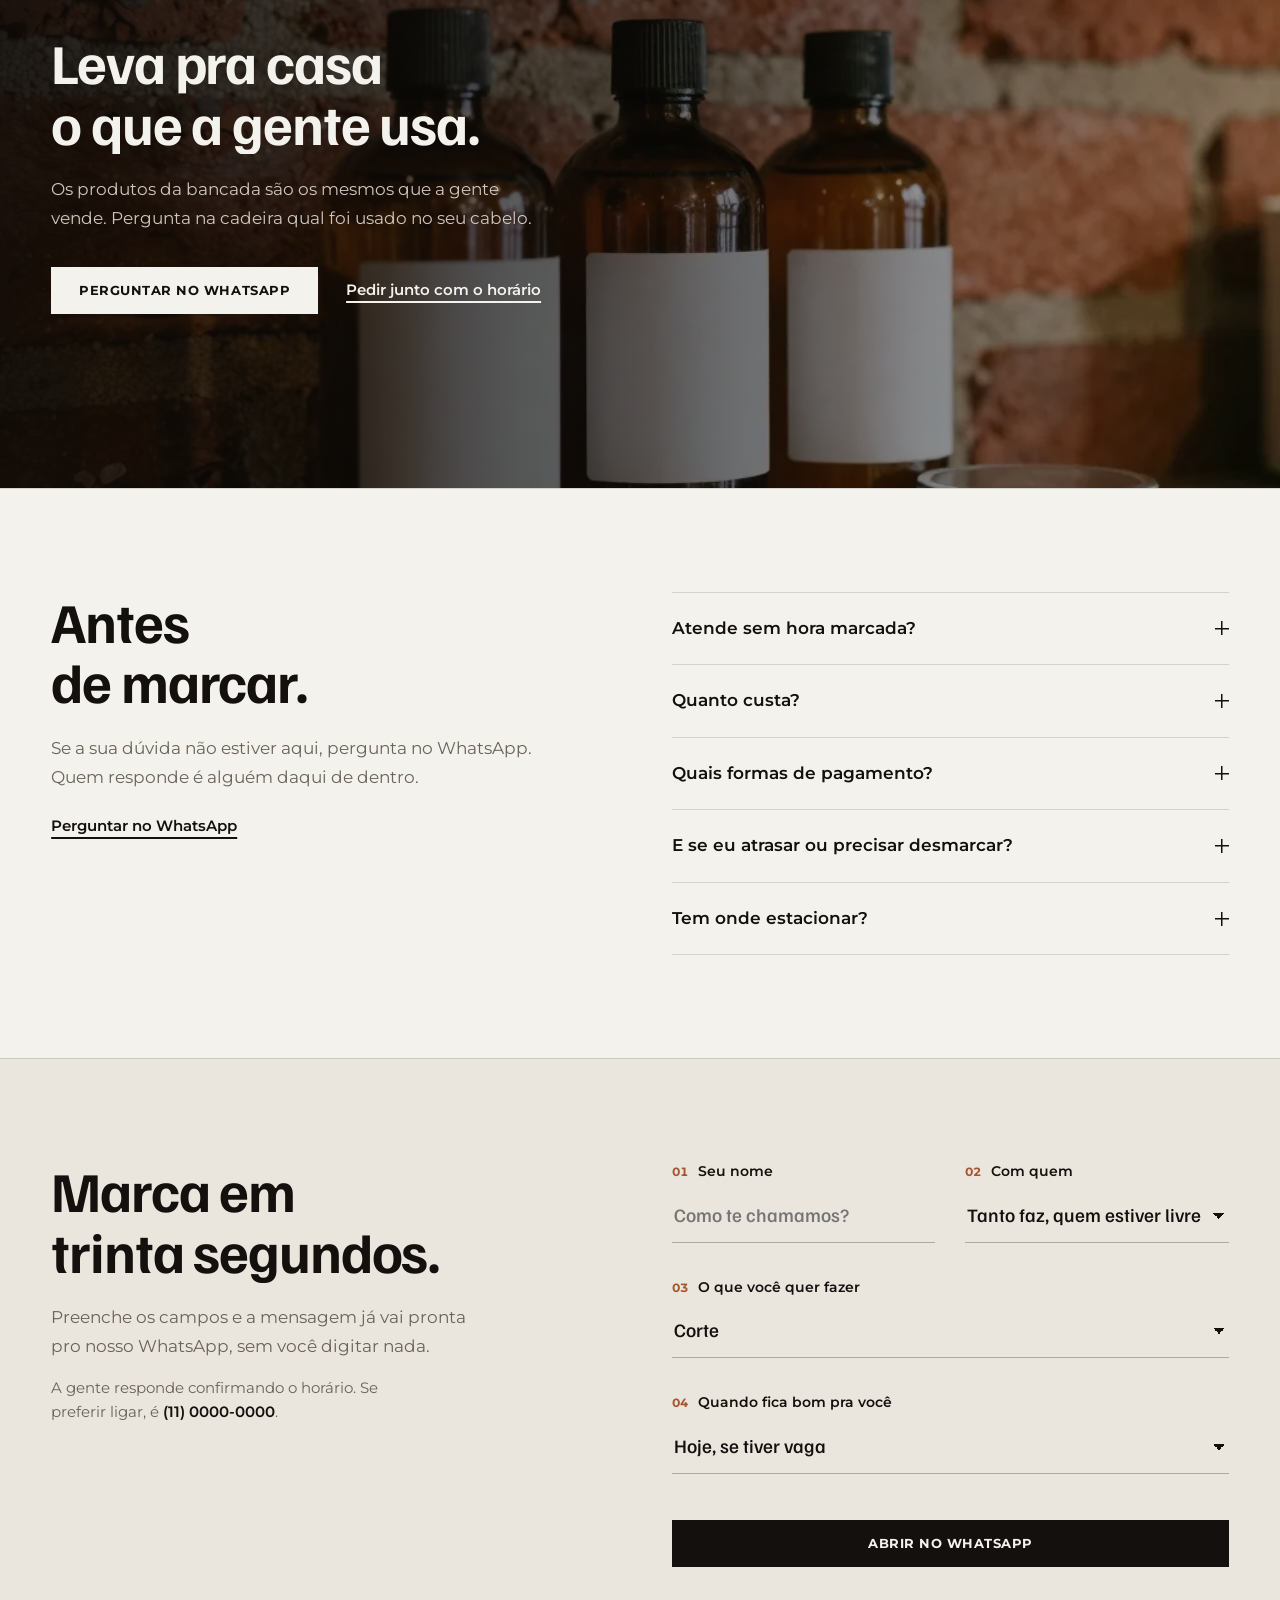
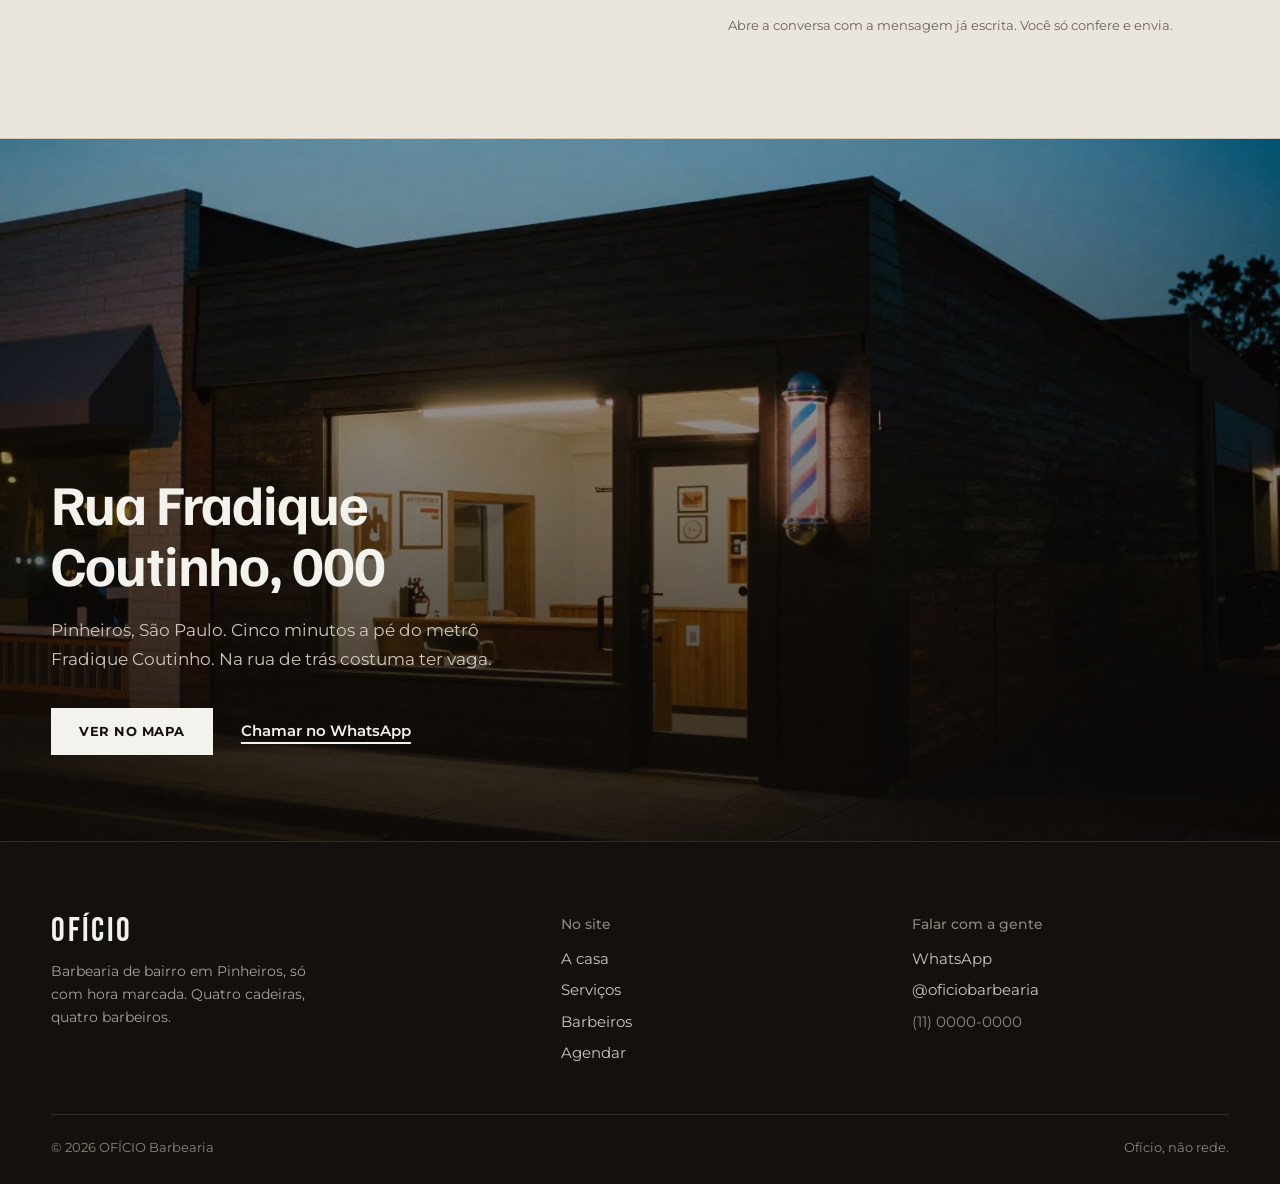
==== commit 698e5bf6: "fix: rolagem lateral no celular + revisao de copy - pilha de barbeiros corta o cartao vizinho escond" ====
--- a/index.html
+++ b/index.html
@@ -22,7 +22,7 @@
   <link rel="preload" href="assets/fonts/montserrat-400.woff2" as="font" type="font/woff2" crossorigin>
 
   <link rel="preload" as="image" href="assets/img/hero-interior-1344.webp" imagesrcset="assets/img/hero-interior-800.webp 800w, assets/img/hero-interior-1344.webp 1344w" imagesizes="100vw" fetchpriority="high">
-  <link rel="stylesheet" href="assets/css/style.css?v=6">
+  <link rel="stylesheet" href="assets/css/style.css?v=7">
 
   <!-- marca que o JS está ativo: sem JS nada fica escondido esperando animação -->
   <script>document.documentElement.classList.add('js');</script>
@@ -75,7 +75,7 @@
           <span class="ln"><span>Quatro cadeiras.</span></span>
           <span class="ln" style="--i:1;"><span>Nenhuma pressa.</span></span>
         </h1>
-        <p class="lede">Corte e barba em Pinheiros, feitos por quem trata isso como ofício, não como fila. Você marca com o seu barbeiro e ele te espera.</p>
+        <p class="lede">Corte e barba em Pinheiros, só com hora marcada. Você chega e o seu barbeiro já está te esperando.</p>
         <div class="actions">
           <a class="btn btn-light" href="#agendar">Agendar um horário</a>
           <a class="tlink" href="#servicos">Ver serviços</a>
@@ -114,11 +114,11 @@
         </div>
         <div>
           <h2 class="h h-lg rvl">
-            <span class="ln"><span>Barbeiro é ofício,</span></span>
-            <span class="ln" style="--i:1;"><span>não linha de produção.</span></span>
+            <span class="ln"><span>Pequena</span></span>
+            <span class="ln" style="--i:1;"><span>de propósito.</span></span>
           </h2>
-          <p class="lede">A OFÍCIO é pequena porque escolhemos ser. São quatro cadeiras, um barbeiro fixo em cada uma e uma regra: o corte leva o tempo que precisa levar.</p>
-          <p class="lede">Cada barbeiro daqui trabalha com as próprias ferramentas. Não é kit da casa, é instrumento de quem aprendeu a profissão e continua afiando ela todo dia.</p>
+          <p class="lede">São quatro cadeiras, um barbeiro fixo em cada uma e uma regra: o corte leva o tempo que precisa levar.</p>
+          <p class="lede">Ninguém aqui usa kit da casa. Cada um corta com as ferramentas que escolheu e que conhece na mão.</p>
         </div>
       </div>
     </section>
@@ -243,9 +243,9 @@
           <span class="ln"><span>Leva pra casa</span></span>
           <span class="ln" style="--i:1;"><span>o que a gente usa.</span></span>
         </h2>
-        <p class="lede">Os produtos da bancada são os mesmos que a gente vende. Se funcionou no seu cabelo aqui, funciona em casa.</p>
+        <p class="lede">Os produtos da bancada são os mesmos que a gente vende. Pergunta na cadeira qual foi usado no seu cabelo.</p>
         <div class="actions">
-          <a class="btn btn-light" href="https://wa.me/5500000000000?text=Ol%C3%A1!%20Queria%20saber%20quais%20produtos%20voc%C3%AAs%20t%C3%AAm." target="_blank" rel="noopener">Ver o que temos</a>
+          <a class="btn btn-light" href="https://wa.me/5500000000000?text=Ol%C3%A1!%20Queria%20saber%20quais%20produtos%20voc%C3%AAs%20t%C3%AAm." target="_blank" rel="noopener">Perguntar no WhatsApp</a>
           <a class="tlink" href="#agendar">Pedir junto com o horário</a>
         </div>
       </div>
@@ -353,7 +353,7 @@
           <span class="ln"><span>Rua Fradique</span></span>
           <span class="ln" style="--i:1;"><span>Coutinho, 000</span></span>
         </h2>
-        <p class="lede">Pinheiros, São Paulo. Cinco minutos a pé do metrô Fradique Coutinho. Tem onde parar na rua de trás.</p>
+        <p class="lede">Pinheiros, São Paulo. Cinco minutos a pé do metrô Fradique Coutinho. Na rua de trás costuma ter vaga.</p>
         <div class="actions">
           <a class="btn btn-light" href="https://www.google.com/maps/search/?api=1&amp;query=Rua%20Fradique%20Coutinho%2C%20Pinheiros%2C%20S%C3%A3o%20Paulo" target="_blank" rel="noopener">Ver no mapa</a>
           <a class="tlink" href="https://wa.me/5500000000000" target="_blank" rel="noopener">Chamar no WhatsApp</a>
@@ -368,7 +368,7 @@
       <div class="footer-grid">
         <div>
           <p class="wordmark footer-mark">OFÍCIO</p>
-          <p class="footer-about">Barbearia de bairro em Pinheiros. Quatro cadeiras, quatro barbeiros e nenhuma vontade de virar rede.</p>
+          <p class="footer-about">Barbearia de bairro em Pinheiros, só com hora marcada. Quatro cadeiras, quatro barbeiros.</p>
         </div>
         <nav aria-label="Rodapé">
           <p class="footer-lbl">No site</p>
--- a/assets/css/style.css
+++ b/assets/css/style.css
@@ -524,7 +524,9 @@
   .prints { max-width: 520px; }
   .h-xl { font-size: 62px; }
   /* tela estreita não sobra espaço pra espiar os vizinhos: só o ativo, navega por seta/arrasto */
-  .js .barber-stack { height: clamp(480px, 92vw, 560px); }
+  /* overflow:hidden: o vizinho fica invisível mas continua deslocado pra fora
+     da tela, e isso abria rolagem lateral no celular */
+  .js .barber-stack { height: clamp(480px, 92vw, 560px); overflow: hidden; }
   .js .barber-stack .barber.is-prev,
   .js .barber-stack .barber.is-next { opacity: 0; pointer-events: none; }
 }
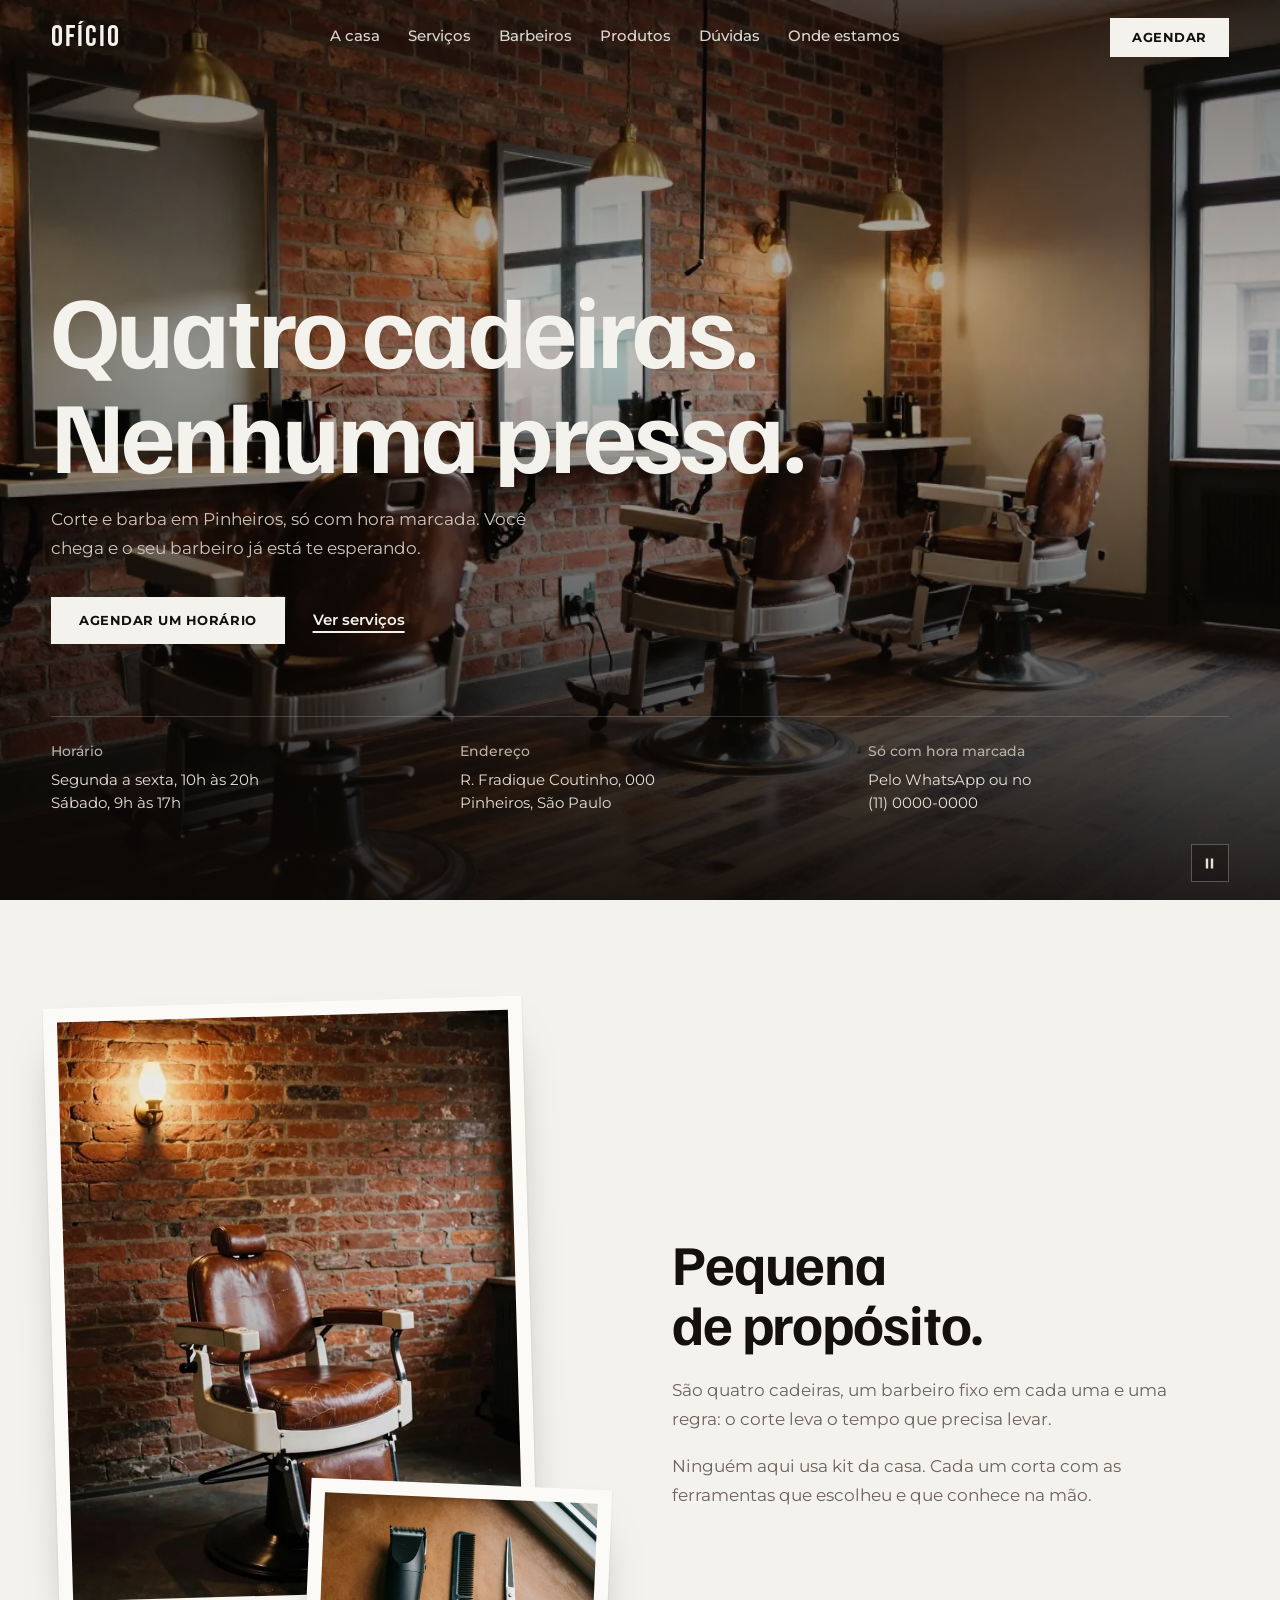
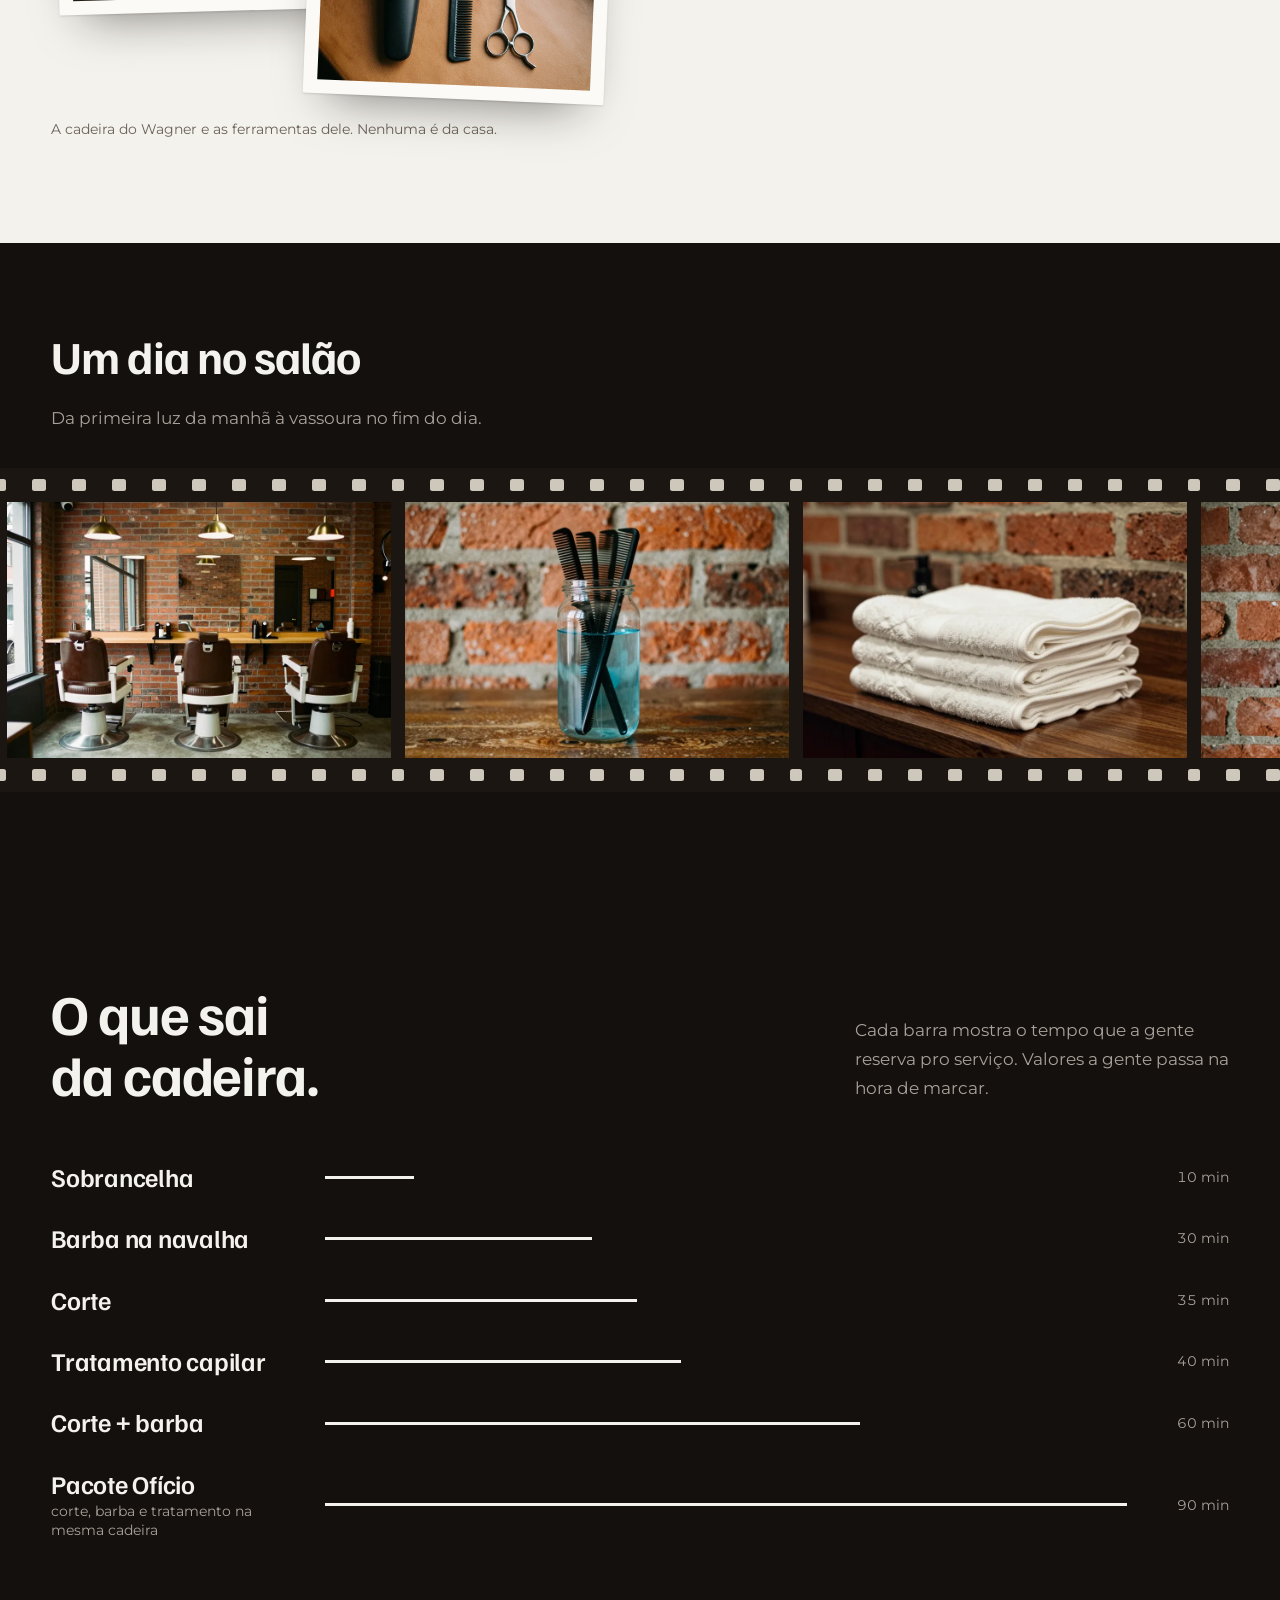
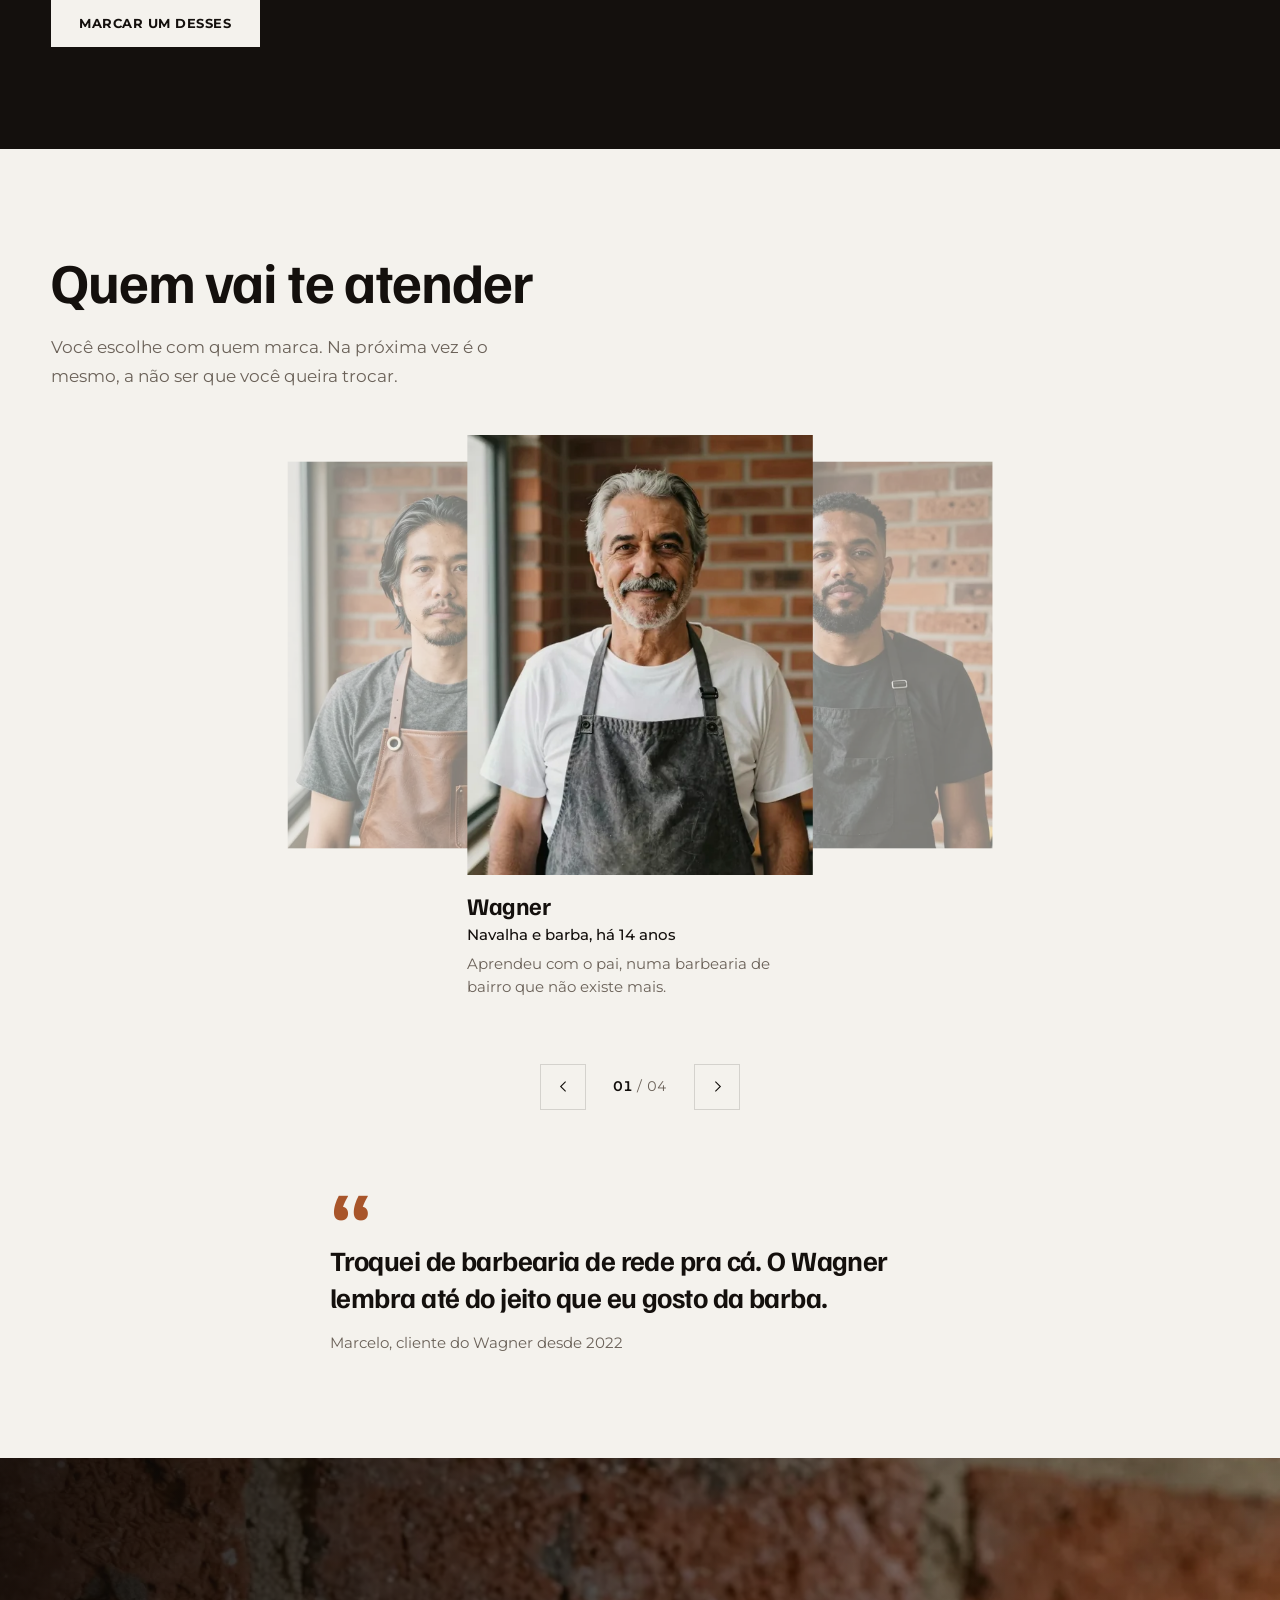
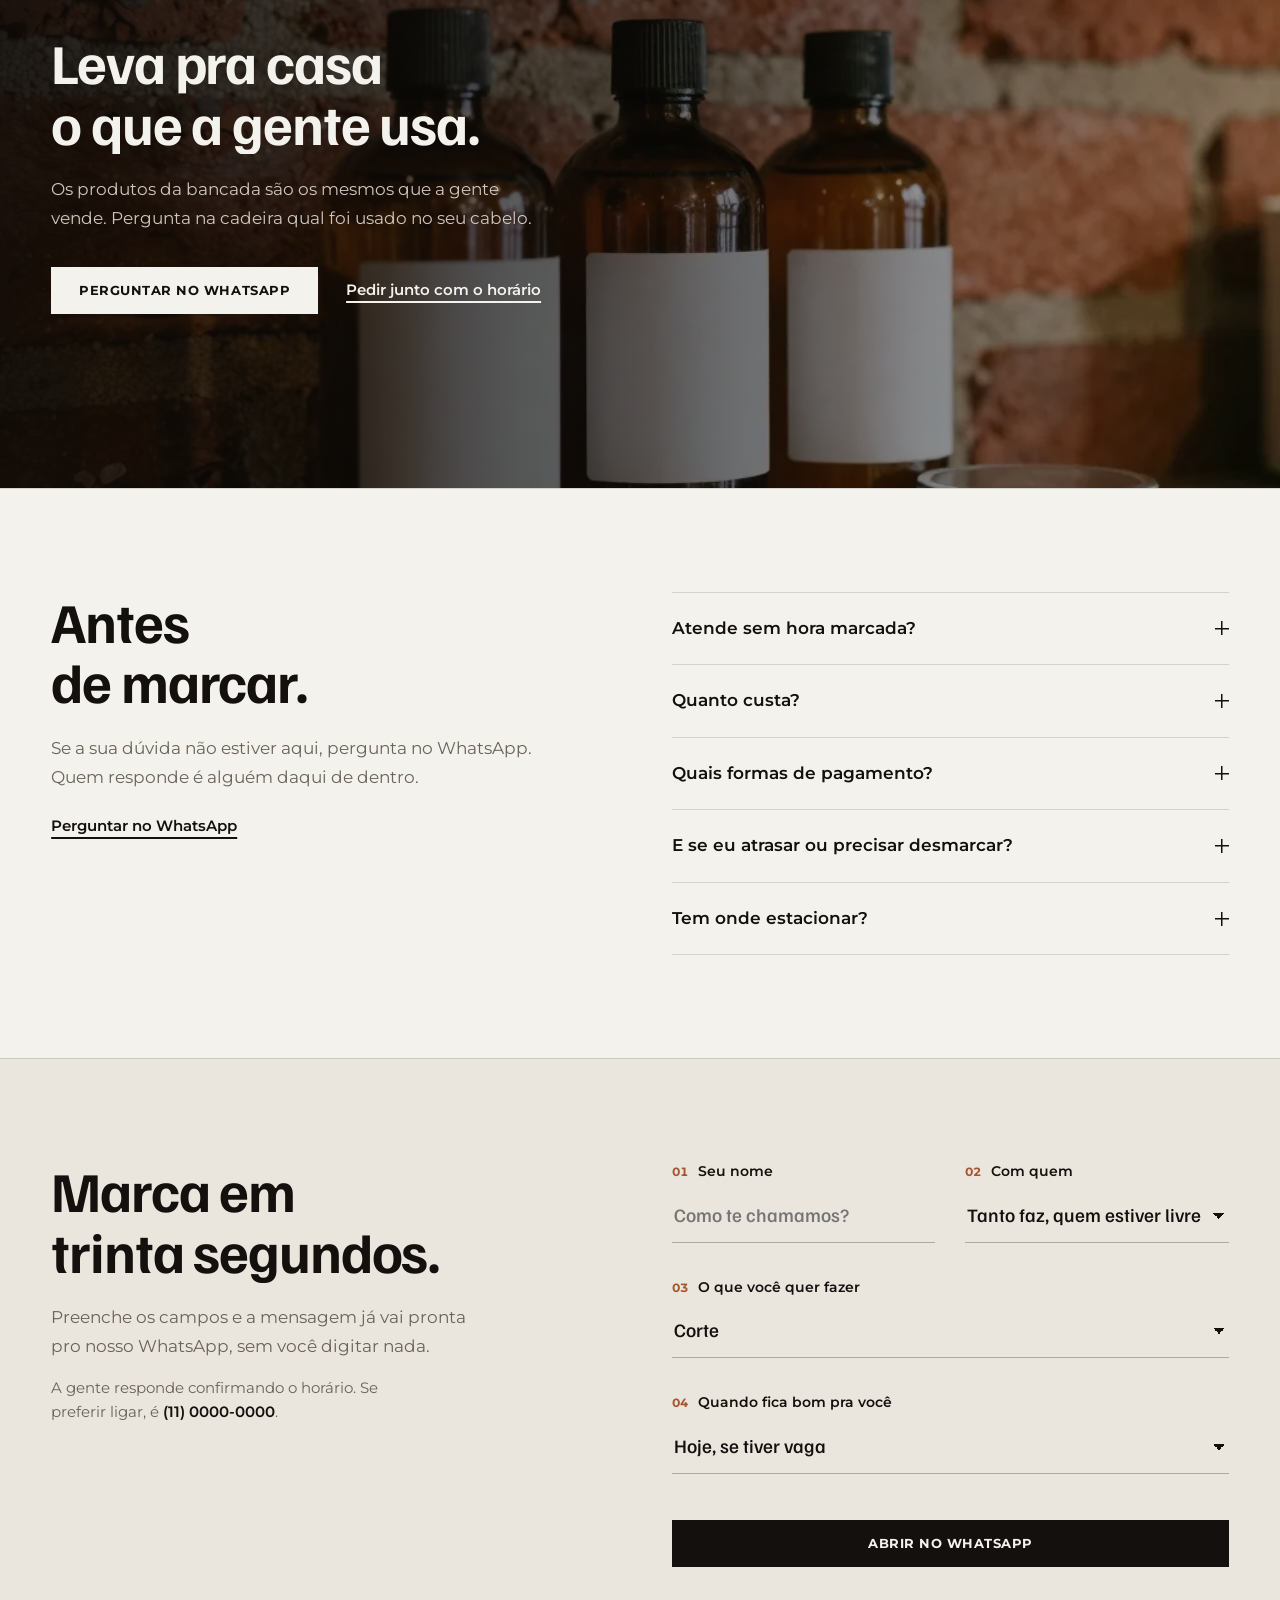
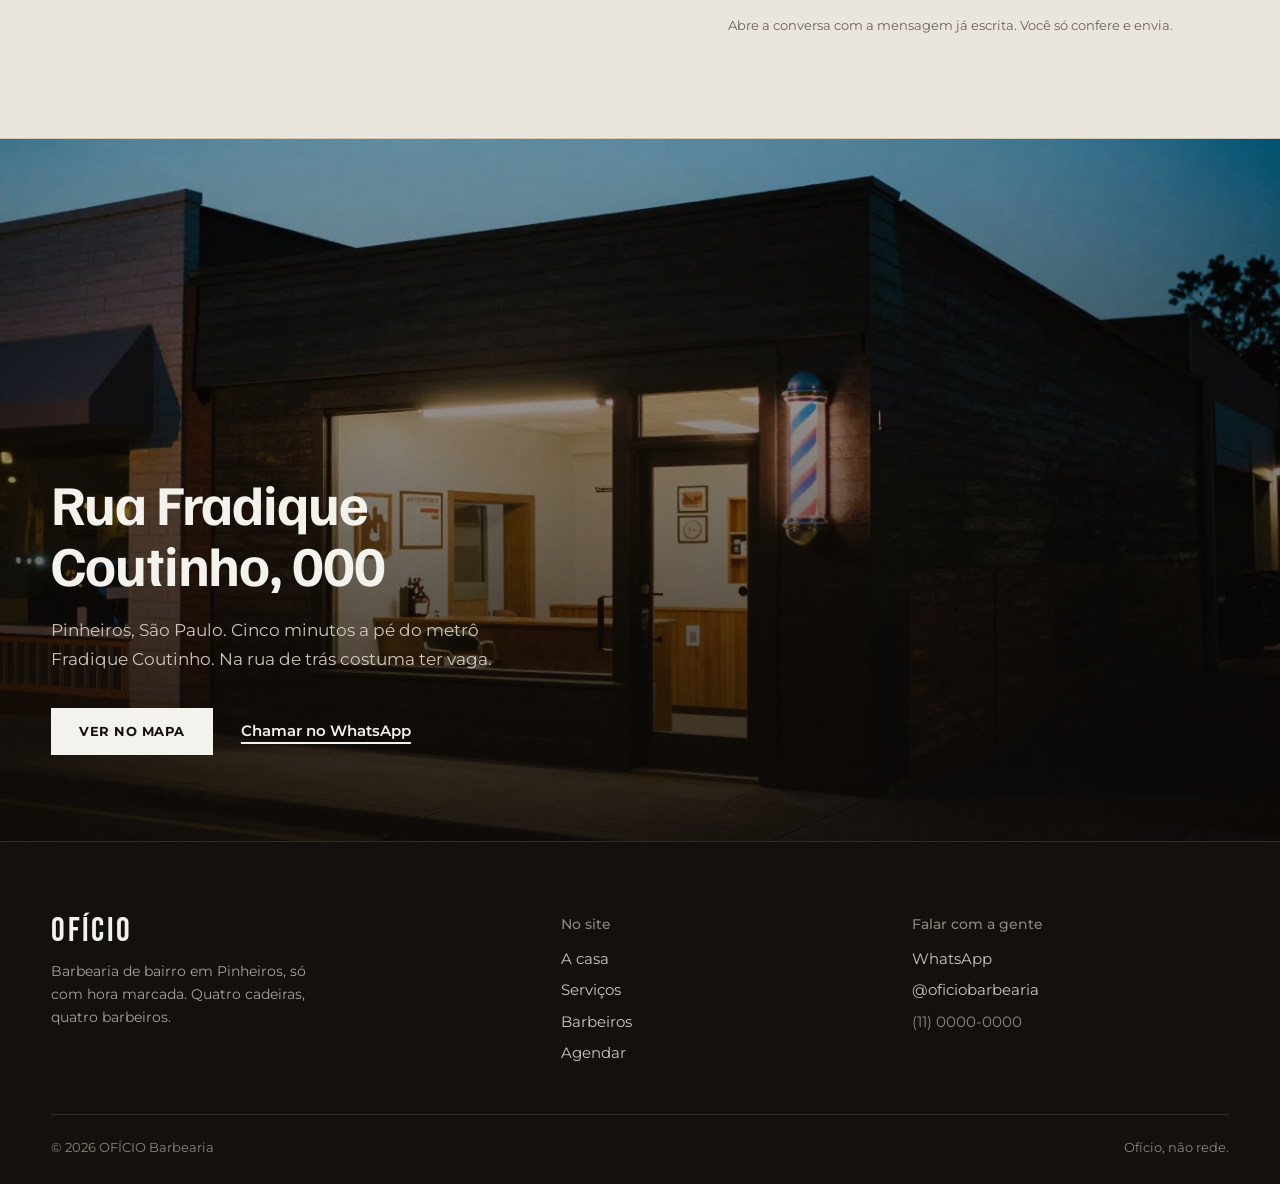
==== commit a55e86b2: "feat: video em loop no hero (MiniMax H3) com pausa e troca de formato - video gerado a partir da fot" ====
--- a/index.html
+++ b/index.html
@@ -22,7 +22,7 @@
   <link rel="preload" href="assets/fonts/montserrat-400.woff2" as="font" type="font/woff2" crossorigin>
 
   <link rel="preload" as="image" href="assets/img/hero-interior-1344.webp" imagesrcset="assets/img/hero-interior-800.webp 800w, assets/img/hero-interior-1344.webp 1344w" imagesizes="100vw" fetchpriority="high">
-  <link rel="stylesheet" href="assets/css/style.css?v=7">
+  <link rel="stylesheet" href="assets/css/style.css?v=8">
 
   <!-- marca que o JS está ativo: sem JS nada fica escondido esperando animação -->
   <script>document.documentElement.classList.add('js');</script>
@@ -69,6 +69,9 @@
     <section class="hero rvh" id="topo">
       <div class="hero-media">
         <img class="hero-img" src="assets/img/hero-interior-1344.webp" srcset="assets/img/hero-interior-800.webp 800w, assets/img/hero-interior-1344.webp 1344w" sizes="100vw" width="1344" height="768" alt="Salão da OFÍCIO com paredes de tijolo e cadeiras de barbeiro" fetchpriority="high">
+        <!-- vídeo em loop por cima da foto: o JS só dá o src depois do load (a foto segue sendo o LCP)
+             e ele só aparece quando começa a tocar. Sem JS, com menos movimento ou economia de dados, fica a foto. -->
+        <video class="hero-video" muted playsinline preload="none" aria-hidden="true" tabindex="-1"></video>
       </div>
       <div class="wrap hero-inner">
         <h1 class="h h-xl rvl" style="--d:.15s;">
@@ -96,6 +99,11 @@
         </div>
         </dl>
       </div>
+      <!-- movimento em loop passa de 5s: WCAG 2.2.2 pede um jeito de pausar -->
+      <button class="hero-pause" type="button" aria-label="Pausar vídeo de fundo" hidden>
+        <svg class="i-pause" viewBox="0 0 14 14" aria-hidden="true"><path d="M3 1.5h2.6v11H3zM8.4 1.5H11v11H8.4z" fill="currentColor"/></svg>
+        <svg class="i-play" viewBox="0 0 14 14" aria-hidden="true"><path d="M3.5 1.5l9 5.5-9 5.5z" fill="currentColor"/></svg>
+      </button>
     </section>
 
     <!-- A CASA: duas cópias impressas sobrepostas -->
@@ -392,6 +400,6 @@
   </footer>
 
   <script src="assets/js/vendor/lenis.min.js" defer></script>
-  <script src="assets/js/main.js?v=4" defer></script>
+  <script src="assets/js/main.js?v=5" defer></script>
 </body>
 </html>
--- a/assets/css/style.css
+++ b/assets/css/style.css
@@ -235,6 +235,27 @@
 .place { min-height: 78vh; min-height: 78svh; }
 .hero-media { position: absolute; inset: 0; z-index: -2; }
 .hero-media img { width: 100%; height: 100%; object-fit: cover; }
+/* vídeo empilhado em cima da foto, invisível até tocar: enquanto carrega (ou se não carregar) a foto aparece */
+.hero-video {
+  position: absolute; inset: 0; width: 100%; height: 100%; object-fit: cover;
+  opacity: 0; transition: opacity .8s var(--ease-out);
+}
+.hero-video.is-on { opacity: 1; }
+/* mesmo zoom de entrada da foto, senão a troca foto → vídeo daria um salto de escala */
+.js .rvh .hero-video { transform: scale(1.07); transition: transform 2.4s var(--ease-out), opacity .8s var(--ease-out); }
+.js .rvh.is-in .hero-video { transform: none; }
+/* pausa: discreto no canto, na faixa já escurecida do pé do hero */
+.hero-pause {
+  position: absolute; right: var(--gutter); bottom: 18px; z-index: 1;
+  width: 38px; height: 38px; display: grid; place-items: center; padding: 0;
+  color: #E6DFD6; background: rgba(12, 9, 7, .35); border: 1px solid rgba(244, 242, 237, .28);
+  cursor: pointer; transition: border-color .2s, color .2s;
+}
+.hero-pause:hover { border-color: #A8552A; color: #fff; }
+.hero-pause:focus-visible { outline: 2px solid #F4F2ED; outline-offset: 3px; }
+.hero-pause svg { width: 13px; height: 13px; }
+.hero-pause .i-play, .hero-pause.is-paused .i-pause { display: none; }
+.hero-pause.is-paused .i-play { display: block; }
 .hero::after, .place::after { content: ""; position: absolute; inset: 0; z-index: -1; }
 .hero::after { background: linear-gradient(180deg, rgba(12, 9, 7, .55) 0%, rgba(12, 9, 7, .25) 40%, rgba(12, 9, 7, .9) 100%); }
 .place::after { background: linear-gradient(180deg, rgba(12, 9, 7, .15) 0%, rgba(12, 9, 7, .88) 100%); }
